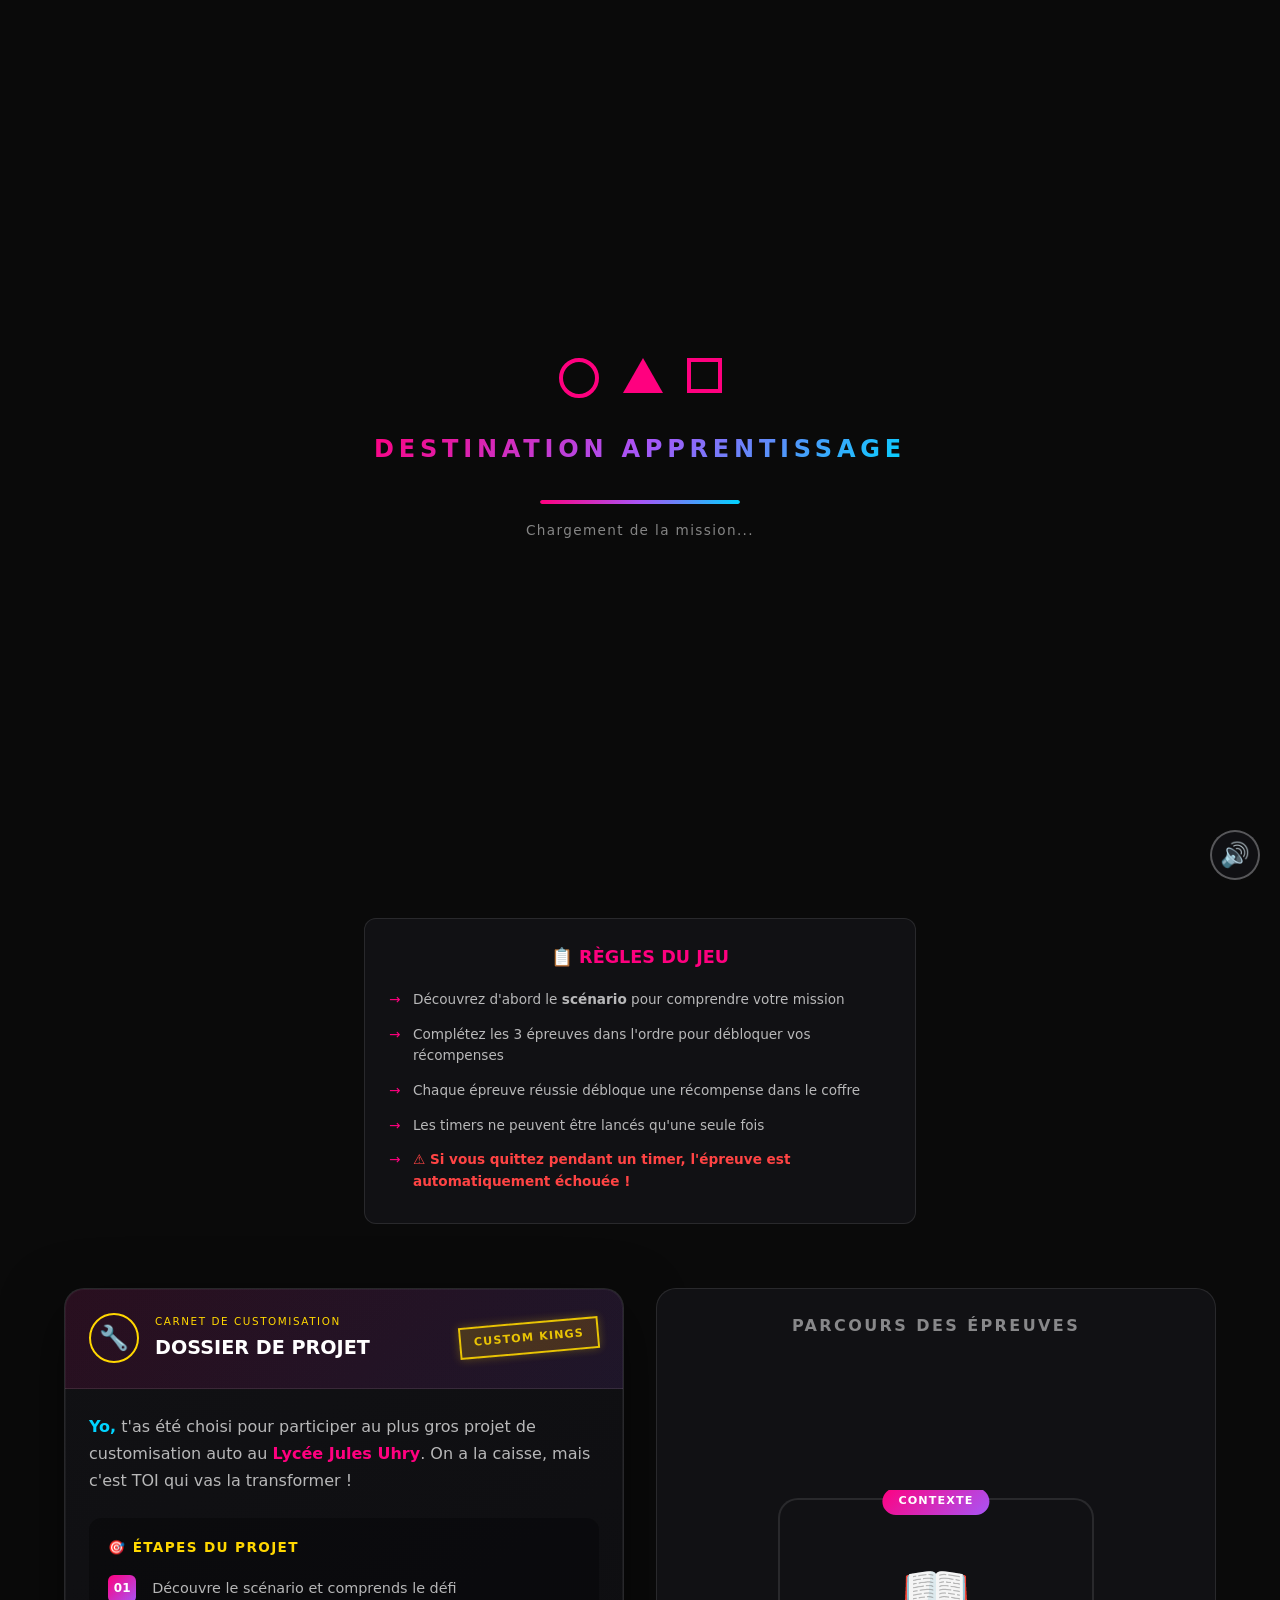
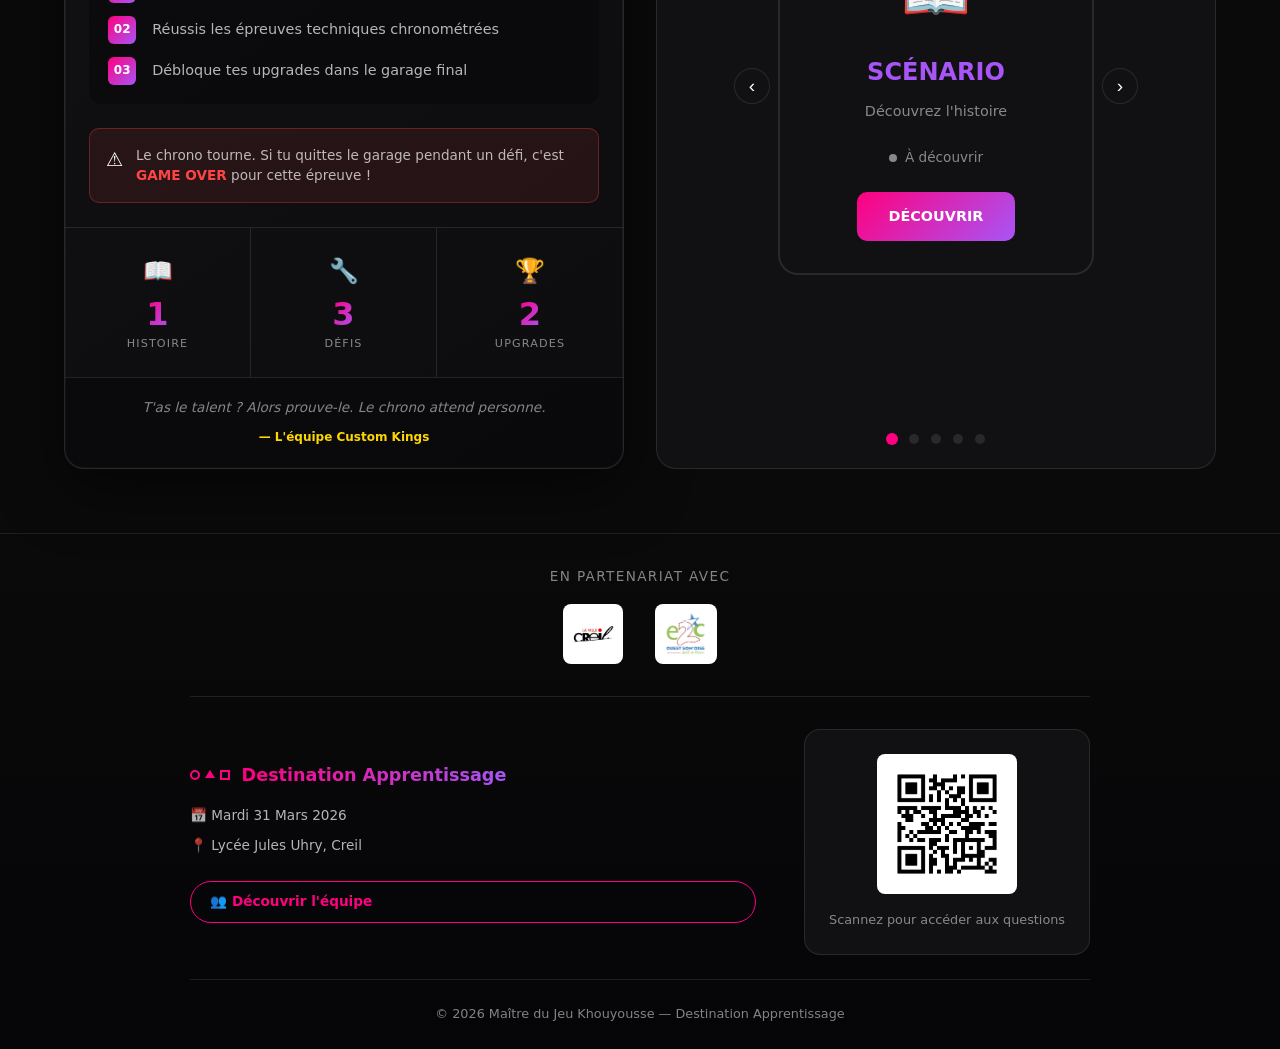
==== index.html @ dfd283aa "Add files via upload" ====
<!DOCTYPE html>
<html lang="fr">
<head>
  <meta charset="UTF-8">
  <meta name="viewport" content="width=device-width, initial-scale=1.0">
  <title>Destination Apprentissage - Accueil</title>
  <link rel="stylesheet" href="styles.css">
  <link rel="icon" type="image/jpeg" href="favicon.jpeg">
  
  <!-- Musique de fond -->
  <audio id="bg-music" loop>
    <source src="music.mp3" type="audio/mpeg">
  </audio>
</head>
<body>

  <!-- LOADER -->
  <div class="page-loader" id="page-loader">
    <div class="loader-content">
      <div class="loader-logo">
        <div class="loader-symbols">
          <span class="loader-symbol circle"></span>
          <span class="loader-symbol triangle"></span>
          <span class="loader-symbol square"></span>
        </div>
      </div>
      <div class="loader-text">DESTINATION APPRENTISSAGE</div>
      <div class="loader-bar">
        <div class="loader-progress"></div>
      </div>
      <div class="loader-status">Chargement de la mission...</div>
    </div>
  </div>

  <!-- Header -->
  <header class="header">
    <div class="header-left">
      <div class="squid-symbols">
        <span class="symbol circle"></span>
        <span class="symbol triangle"></span>
        <span class="symbol square"></span>
      </div>
      <span class="logo-text">Destination Apprentissage</span>
    </div>
    <div class="header-right">
      <a href="https://www.onisep.fr/metier/decouvrir-le-monde-professionnel/mecanique" target="_blank" class="btn-formation">
        <span class="btn-formation-text">Découvrir les formations</span>
      </a>
    </div>
  </header>

  <main class="main-container">
    <!-- Hero -->
    <section class="hero">
      <img src="affiche_boost.jpeg" alt="Destination Apprentissage" class="hero-affiche">
      <p class="hero-subtitle">Mardi 31 Mars 2026 — Lycée Jules Uhry Creil</p>
    </section>

    <section class="mission-section">
      <div class="mission-hero">
        <div class="mission-hero-bg">
          <img src="pimp.jpg" alt="Mission Impossible" class="mission-hero-img">
          <div class="mission-hero-overlay"></div>
        </div>
        <div class="mission-hero-content">
          <span class="mission-tag">SOUS-THÈME OFFICIEL</span>
          <h2 class="mission-main-title">CUSTOM<br><span>KINGS</span></h2>
          <p class="mission-tagline">"On a la caisse. La vraie question, c'est : est-ce que TOI, t'as le talent ?"</p>
          <div class="mission-divider">
            <span class="divider-line"></span>
            <span class="divider-icon">◆</span>
            <span class="divider-line"></span>
          </div>
        </div>
      </div>
    </section>

    <!-- Règles -->
    <section class="rules-section">
      <div class="card">
        <h2>📋 RÈGLES DU JEU</h2>
        <ul class="rules-list">
          <li>Découvrez d'abord le <strong>scénario</strong> pour comprendre votre mission</li>
          <li>Complétez les 3 épreuves dans l'ordre pour débloquer vos récompenses</li>
          <li>Chaque épreuve réussie débloque une récompense dans le coffre</li>
          <li>Les timers ne peuvent être lancés qu'une seule fois</li>
          <li><strong class="warning">⚠️ Si vous quittez pendant un timer, l'épreuve est automatiquement échouée !</strong></li>
        </ul>
      </div>
    </section>

    <!-- Section Briefing + Slider côte à côte -->
    <section class="main-game-section">
      <div class="main-game-layout">
        <!-- COLONNE GAUCHE : BRIEFING -->
        <div class="main-col-left">
          <div class="briefing-card-index">
            <div class="briefing-header">
              <div class="briefing-icon">
                <span class="icon-ring"></span>
                <span class="icon-center">🔧</span>
              </div>
              <div class="briefing-title">
                <span class="briefing-label">CARNET DE CUSTOMISATION</span>
                <h3>DOSSIER DE PROJET</h3>
              </div>
              <div class="briefing-stamp">CUSTOM KINGS</div>
            </div>
            
            <div class="briefing-body">
              <p class="briefing-intro">
                <strong>Yo,</strong> t'as été choisi pour participer au plus gros projet de customisation auto au <span class="highlight">Lycée Jules Uhry</span>. On a la caisse, mais c'est TOI qui vas la transformer !
              </p>
              
              <div class="briefing-objectives">
                <h4>🎯 ÉTAPES DU PROJET</h4>
                <ul>
                  <li><span class="obj-number">01</span> Découvre le scénario et comprends le défi</li>
                  <li><span class="obj-number">02</span> Réussis les épreuves techniques chronométrées</li>
                  <li><span class="obj-number">03</span> Débloque tes upgrades dans le garage final</li>
                </ul>
              </div>

              <div class="briefing-warning">
                <span class="warning-icon">⚠️</span>
                <p>Le chrono tourne. Si tu quittes le garage pendant un défi, c'est <strong>GAME OVER</strong> pour cette épreuve !</p>
              </div>
            </div>

            <div class="briefing-stats">
              <div class="stat-card">
                <span class="stat-icon">📖</span>
                <span class="stat-number">1</span>
                <span class="stat-text">HISTOIRE</span>
              </div>
              <div class="stat-card">
                <span class="stat-icon">🔧</span>
                <span class="stat-number">3</span>
                <span class="stat-text">DÉFIS</span>
              </div>
              <div class="stat-card">
                <span class="stat-icon">🏆</span>
                <span class="stat-number">2</span>
                <span class="stat-text">UPGRADES</span>
              </div>
            </div>

            <div class="briefing-footer">
              <p>T'as le talent ? Alors prouve-le. Le chrono attend personne.</p>
              <span class="footer-signature">— L'équipe Custom Kings</span>
            </div>
          </div>
        </div>

        <div class="main-col-right">
          <div class="slider-section-inline">
            <h2 class="section-title">PARCOURS DES ÉPREUVES</h2>
            
            <div class="slider-container">
              <button class="slider-btn prev" id="btn-prev">‹</button>
              
              <div class="slider-viewport">
                <div class="slider-track" id="slider-track">
                  <!-- Scénario (page explicative) -->
                  <div class="slide" data-index="0">
                    <div class="slide-card scenario-card" id="card-scenario">
                      <div class="slide-badge">CONTEXTE</div>
                      <div class="slide-icon">📖</div>
                      <h3 class="purple">SCÉNARIO</h3>
                      <p>Découvrez l'histoire</p>
                      <div class="slide-status" id="status-scenario">
                        <span class="status-dot"></span>
                        <span>À découvrir</span>
                      </div>
                      <a href="scenario.html" class="slide-btn" id="btn-scenario">DÉCOUVRIR</a>
                    </div>
                  </div>

                  <!-- Épreuve 1 : ÉNIGME 1 -->
                  <div class="slide" data-index="1">
                    <div class="slide-card" id="card-enigme1">
                      <div class="slide-badge">ÉPREUVE 1</div>
                      <div class="slide-icon">🔧</div>
                      <h3 class="purple">DIAGNOSTIC AUTO</h3>
                      <p>Identifiez les pièces</p>
                      <div class="slide-status" id="status-enigme1">
                        <span class="status-dot"></span>
                        <span>À faire</span>
                      </div>
                      <a href="enigme1.html" class="slide-btn" id="btn-enigme1">COMMENCER</a>
                    </div>
                  </div>

                  <!-- Épreuve 2 : QUIZ -->
                  <div class="slide" data-index="2">
                    <div class="slide-card locked" id="card-quiz">
                      <div class="slide-badge">ÉPREUVE 2</div>
                      <div class="slide-icon">🏎️</div>
                      <h3 class="cyan">QUIZ MÉCANIQUE</h3>
                      <p>Test de connaissances auto</p>
                      <div class="slide-status" id="status-quiz">
                        <span class="status-dot"></span>
                        <span>🔒 Verrouillé</span>
                      </div>
                      <a href="quiz.html" class="slide-btn disabled" id="btn-quiz">VERROUILLÉ</a>
                    </div>
                  </div>

                  <!-- Épreuve 3 : ÉNIGME FINALE -->
                  <div class="slide" data-index="3">
                    <div class="slide-card locked" id="card-enigma">
                      <div class="slide-badge">ÉPREUVE 3</div>
                      <div class="slide-icon">🎨</div>
                      <h3 class="pink">CUSTOM FINAL</h3>
                      <p>Énigme customisation</p>
                      <div class="slide-status" id="status-enigma">
                        <span class="status-dot"></span>
                        <span>🔒 Verrouillé</span>
                      </div>
                      <a href="enigme.html" class="slide-btn disabled" id="btn-enigma">VERROUILLÉ</a>
                    </div>
                  </div>

                  <!-- Coffre -->
                  <div class="slide" data-index="4">
                    <div class="slide-card coffre" id="card-coffre">
                      <div class="slide-badge gold">FINAL</div>
                      <div class="slide-icon">🏆</div>
                      <h3 class="gold">COFFRE</h3>
                      <p>Récupérez vos récompenses</p>
                      <div class="slide-status" id="status-coffre">
                        <span class="status-dot"></span>
                        <span>0/3 débloqué</span>
                      </div>
                      <a href="coffre.html" class="slide-btn gold">OUVRIR</a>
                    </div>
                  </div>
                </div>
              </div>
              
              <button class="slider-btn next" id="btn-next">›</button>
            </div>

            <!-- Dots navigation -->
            <div class="slider-dots" id="slider-dots">
              <span class="dot active" data-index="0"></span>
              <span class="dot" data-index="1"></span>
              <span class="dot" data-index="2"></span>
              <span class="dot" data-index="3"></span>
              <span class="dot" data-index="4"></span>
            </div>
          </div>
        </div>
      </div>
    </section>
  </main>

  <footer class="footer-enhanced">
    <div class="footer-content">
      <div class="footer-partners">
        <span class="partners-label">En partenariat avec</span>
        <div class="partners-logos">
          <img src="logo-creil.png" alt="Ville de Creil" class="partner-logo">
          <img src="logo-e2c.jpg" alt="E2C Ouest Som'Oise" class="partner-logo">
        </div>
      </div>

      <div class="footer-main">
        <div class="footer-info">
          <div class="footer-logo">
            <div class="squid-symbols">
              <span class="symbol circle"></span>
              <span class="symbol triangle"></span>
              <span class="symbol square"></span>
            </div>
            <span class="footer-title">Destination Apprentissage</span>
          </div>
          <p class="footer-date">📅 Mardi 31 Mars 2026</p>
          <p class="footer-location">📍 Lycée Jules Uhry, Creil</p>
          <a href="equipe.html" class="btn-equipe">👥 Découvrir l'équipe</a>
        </div>
        
        <div class="footer-qr">
          <div class="qr-box">
            <div class="qr-placeholder" id="qr-code">
              <img src="qrcode.png" alt="QR Code - Accéder au jeu" class="qr-img">
            </div>
            <p class="qr-label">Scannez pour accéder aux questions</p>
          </div>
        </div>
      </div>
      
      <div class="footer-bottom">
        <p>© 2026 Maître du Jeu Khouyousse — Destination Apprentissage</p>
      </div>
    </div>
  </footer>

  <script src="loader.js"></script>
  <script src="gameState.js"></script>
  <script src="index.js"></script>
  <script src="music.js"></script>
</body>
</html>
---- styles.css ----
/* ==========================================
   RESET & VARIABLES
   ========================================== */
* {
  margin: 0;
  padding: 0;
  box-sizing: border-box;
}

:root {
  --bg: #0a0a0a;
  --bg-card: #111114;
  --bg-card-hover: #1a1a1f;
  --pink: #ff007f;
  --purple: #a855f7;
  --cyan: #00d4ff;
  --green: #00ff88;
  --red: #ff4444;
  --gold: #ffd700;
  --white: #ffffff;
  --gray: rgba(255,255,255,0.5);
  --gray-light: rgba(255,255,255,0.7);
  --border: rgba(255,255,255,0.1);
}

body {
  font-family: 'Segoe UI', system-ui, -apple-system, sans-serif;
  background: var(--bg);
  color: var(--white);
  line-height: 1.6;
  min-height: 100vh;
}

/* HEADER */
.header {
  position: fixed;
  top: 0;
  left: 0;
  right: 0;
  z-index: 100;
  display: flex;
  justify-content: space-between;
  align-items: center;
  padding: 1rem 1.5rem;
  background: rgba(10,10,10,0.95);
  backdrop-filter: blur(10px);
  border-bottom: 1px solid var(--border);
}

.header-left { display: flex; align-items: center; gap: 0.75rem; flex-shrink: 0; }
.header-center { flex: 1; display: flex; justify-content: center; }
.header-right { flex-shrink: 0; }

.squid-symbols { display: flex; gap: 0.35rem; }
.symbol.circle { width: 12px; height: 12px; border: 2px solid var(--pink); border-radius: 50%; }
.symbol.triangle { width: 0; height: 0; border-left: 6px solid transparent; border-right: 6px solid transparent; border-bottom: 10px solid var(--pink); }
.symbol.square { width: 12px; height: 12px; border: 2px solid var(--pink); }

.logo-text {
  font-size: 0.95rem;
  font-weight: 700;
  background: linear-gradient(90deg, var(--pink), var(--purple));
  -webkit-background-clip: text;
  -webkit-text-fill-color: transparent;
}

.back-btn { color: var(--gray); text-decoration: none; font-size: 0.9rem; transition: color 0.2s; white-space: nowrap; flex-shrink: 0; }
.back-btn:hover { color: var(--white); }

.page-badge {
  padding: 0.3rem 1rem;
  background: rgba(255,0,127,0.15);
  border: 1px solid var(--pink);
  border-radius: 20px;
  font-size: 0.7rem;
  font-weight: 600;
  letter-spacing: 0.1em;
  color: var(--pink);
}
.page-badge.gold { background: rgba(255,215,0,0.15); border-color: var(--gold); color: var(--gold); }

/* MAIN */
.main-container { padding-top: 70px; }

/* HERO */
.hero { padding: 2rem 1.5rem; text-align: center; }
.hero-affiche { max-width: 700px; width: 100%; height: auto; border-radius: 12px; }
.hero-subtitle { margin-top: 1rem; color: var(--gray); font-size: 0.85rem; letter-spacing: 0.1em; text-transform: uppercase; }

/* RULES */
.rules-section { padding: 0 1.5rem 2rem; max-width: 600px; margin: 0 auto; }
.card { background: var(--bg-card); border: 1px solid var(--border); border-radius: 12px; padding: 1.5rem; text-align: center; }
.card h2 { color: var(--pink); font-size: 1.1rem; margin-bottom: 0.75rem; }
.rules-list { list-style: none; text-align: left; }
.rules-list li { color: var(--gray-light); font-size: 0.85rem; padding: 0.4rem 0; padding-left: 1.5rem; position: relative; }
.rules-list li::before { content: "→"; position: absolute; left: 0; color: var(--pink); }
.warning { color: var(--red) !important; }

/* SLIDER */
.slider-section { padding: 2rem 0; }
.section-title { text-align: center; font-size: 1rem; color: var(--gray); letter-spacing: 0.15em; margin-bottom: 1.5rem; }
.slider-container { display: flex; align-items: center; justify-content: center; max-width: 420px; margin: 0 auto; padding: 0 0.5rem; }
.slider-viewport { flex: 1; overflow: hidden; border-radius: 20px; }
.slider-track { display: flex; transition: transform 0.4s ease; }
.slide { min-width: 100%; padding: 0.5rem; }

.slide-card { background: var(--bg-card); border: 2px solid var(--border); border-radius: 20px; padding: 2rem 1.5rem; text-align: center; position: relative; transition: all 0.3s; }
.slide-card:hover { border-color: var(--pink); }
.slide-card.locked { opacity: 0.5; }
.slide-card.locked:hover { border-color: var(--border); }
.slide-card.coffre { border-color: rgba(255,215,0,0.3); }
.slide-card.coffre:hover { border-color: var(--gold); }

.slide-badge { position: absolute; top: -12px; left: 50%; transform: translateX(-50%); padding: 0.3rem 1rem; background: linear-gradient(135deg, var(--pink), var(--purple)); border-radius: 20px; font-size: 0.7rem; font-weight: 700; letter-spacing: 0.1em; }
.slide-badge.gold { background: linear-gradient(135deg, var(--gold), #ff9500); }
.slide-icon { font-size: 3.5rem; margin: 1rem 0; }
.slide-card h3 { font-size: 1.5rem; margin-bottom: 0.5rem; }
.slide-card h3.pink { color: var(--pink); }
.slide-card h3.cyan { color: var(--cyan); }
.slide-card h3.purple { color: var(--purple); }
.slide-card h3.gold { color: var(--gold); }
.slide-card p { color: var(--gray); font-size: 0.9rem; margin-bottom: 1.5rem; }
.slide-status { display: flex; align-items: center; justify-content: center; gap: 0.5rem; margin-bottom: 1.5rem; font-size: 0.85rem; color: var(--gray); }

.status-dot { width: 8px; height: 8px; border-radius: 50%; background: var(--gray); }
.status-dot.success { background: var(--green); }
.status-dot.fail { background: var(--red); }

.slide-btn { display: inline-block; padding: 0.8rem 2rem; background: linear-gradient(135deg, var(--pink), var(--purple)); border-radius: 10px; color: white; text-decoration: none; font-size: 0.9rem; font-weight: 600; transition: all 0.3s; }
.slide-btn:hover { transform: scale(1.05); box-shadow: 0 0 25px rgba(255,0,127,0.4); }
.slide-btn.disabled { background: var(--border); pointer-events: none; }
.slide-btn.success { background: var(--green); pointer-events: none; }
.slide-btn.fail { background: var(--red); pointer-events: none; }
.slide-btn.gold { background: linear-gradient(135deg, var(--gold), #ff9500); }

.slider-btn { width: 36px; height: 36px; background: var(--bg-card); border: 1px solid var(--border); border-radius: 50%; color: var(--white); font-size: 1.2rem; cursor: pointer; transition: all 0.3s; flex-shrink: 0; }
.slider-btn:hover { border-color: var(--pink); color: var(--pink); }
.slider-dots { display: flex; justify-content: center; gap: 0.75rem; margin-top: 1.5rem; }
.dot { width: 10px; height: 10px; border-radius: 50%; background: var(--border); cursor: pointer; transition: all 0.3s; }
.dot:hover { background: var(--gray); }
.dot.active { background: var(--pink); transform: scale(1.2); }

/* ==========================================
   MISSION SECTION - STYLE CINÉMATIQUE
   ========================================== */
.mission-section { 
  padding: 0; 
  max-width: 100%; 
  margin: 2rem 0; 
}

/* HERO BANNER */
.mission-hero {
  position: relative;
  width: 100%;
  height: 400px;
  overflow: hidden;
  display: flex;
  align-items: center;
  justify-content: center;
}

.mission-hero-bg {
  position: absolute;
  inset: 0;
  z-index: 0;
}

.mission-hero-img {
  width: 100%;
  height: 100%;
  object-fit: cover;
  object-position: center 20%;
  filter: brightness(0.4) saturate(1.2);
}

.mission-hero-overlay {
  position: absolute;
  inset: 0;
  background: linear-gradient(
    180deg,
    rgba(10, 10, 10, 0.3) 0%,
    rgba(10, 10, 10, 0.6) 50%,
    rgba(10, 10, 10, 1) 100%
  );
}

.mission-hero-content {
  position: relative;
  z-index: 1;
  text-align: center;
  padding: 2rem;
}

.mission-tag {
  display: inline-block;
  padding: 0.4rem 1.2rem;
  background: rgba(255, 0, 127, 0.2);
  border: 1px solid var(--pink);
  border-radius: 30px;
  font-size: 0.7rem;
  font-weight: 700;
  letter-spacing: 0.2em;
  color: var(--pink);
  margin-bottom: 1rem;
  text-transform: uppercase;
}

.mission-main-title {
  font-size: 3.5rem;
  font-weight: 900;
  line-height: 1;
  color: var(--white);
  text-transform: uppercase;
  letter-spacing: 0.1em;
  text-shadow: 0 0 40px rgba(255, 0, 127, 0.5);
  margin-bottom: 1rem;
}

.mission-main-title span {
  display: block;
  font-size: 4rem;
  background: linear-gradient(135deg, var(--pink), var(--purple), var(--cyan));
  -webkit-background-clip: text;
  -webkit-text-fill-color: transparent;
  filter: drop-shadow(0 0 30px rgba(255, 0, 127, 0.4));
}

.mission-tagline {
  font-size: 1.1rem;
  color: var(--gray-light);
  font-style: italic;
  letter-spacing: 0.05em;
}

.mission-divider {
  display: flex;
  align-items: center;
  justify-content: center;
  gap: 1rem;
  margin-top: 1.5rem;
}

.divider-line {
  width: 60px;
  height: 1px;
  background: linear-gradient(90deg, transparent, var(--pink), transparent);
}

.divider-icon {
  color: var(--pink);
  font-size: 0.8rem;
}

/* BRIEFING CARD */
.briefing-container {
  max-width: 700px;
  margin: -40px auto 0;
  padding: 0 1.5rem;
  position: relative;
  z-index: 2;
}

.briefing-card {
  background: linear-gradient(145deg, var(--bg-card), #0d0d10);
  border: 1px solid var(--border);
  border-radius: 20px;
  overflow: hidden;
  box-shadow: 
    0 20px 60px rgba(0, 0, 0, 0.5),
    0 0 0 1px rgba(255, 255, 255, 0.05) inset;
}

.briefing-header {
  display: flex;
  align-items: center;
  gap: 1rem;
  padding: 1.5rem;
  background: linear-gradient(135deg, rgba(255, 0, 127, 0.1), rgba(168, 85, 247, 0.1));
  border-bottom: 1px solid var(--border);
  position: relative;
}

.briefing-icon {
  position: relative;
  width: 50px;
  height: 50px;
  display: flex;
  align-items: center;
  justify-content: center;
}

.icon-ring {
  position: absolute;
  inset: 0;
  border: 2px solid var(--gold);
  border-radius: 50%;
  animation: pulse-ring 2s ease-out infinite;
}

@keyframes pulse-ring {
  0% { transform: scale(1); opacity: 1; }
  100% { transform: scale(1.3); opacity: 0; }
}

.icon-center {
  font-size: 1.5rem;
  position: relative;
  z-index: 1;
}

.briefing-title {
  flex: 1;
}

.briefing-label {
  display: block;
  font-size: 0.65rem;
  color: var(--gold);
  letter-spacing: 0.15em;
  margin-bottom: 0.2rem;
}

.briefing-title h3 {
  font-size: 1.2rem;
  font-weight: 700;
  color: var(--white);
  margin: 0;
}

.briefing-stamp {
  padding: 0.3rem 0.8rem;
  background: linear-gradient(135deg, rgba(255,215,0,0.2), rgba(255,165,0,0.2));
  border: 2px solid var(--gold);
  color: var(--gold);
  font-size: 0.7rem;
  font-weight: 800;
  letter-spacing: 0.1em;
  transform: rotate(-5deg);
  opacity: 0.9;
  box-shadow: 0 0 10px rgba(255,215,0,0.3);
}

.briefing-body {
  padding: 1.5rem;
}

.briefing-intro {
  font-size: 1rem;
  color: var(--gray-light);
  line-height: 1.7;
  margin-bottom: 1.5rem;
}

.briefing-intro strong {
  color: var(--cyan);
}

.highlight {
  color: var(--pink);
  font-weight: 600;
}

.briefing-objectives {
  background: rgba(0, 0, 0, 0.3);
  border-radius: 12px;
  padding: 1.2rem;
  margin-bottom: 1.5rem;
}

.briefing-objectives h4 {
  font-size: 0.85rem;
  color: var(--gold);
  margin-bottom: 1rem;
  letter-spacing: 0.1em;
}

.briefing-objectives ul {
  list-style: none;
  display: flex;
  flex-direction: column;
  gap: 0.8rem;
}

.briefing-objectives li {
  display: flex;
  align-items: center;
  gap: 1rem;
  color: var(--gray-light);
  font-size: 0.9rem;
}

.obj-number {
  display: flex;
  align-items: center;
  justify-content: center;
  width: 28px;
  height: 28px;
  background: linear-gradient(135deg, var(--pink), var(--purple));
  border-radius: 6px;
  font-size: 0.75rem;
  font-weight: 700;
  color: var(--white);
  flex-shrink: 0;
}

.briefing-warning {
  display: flex;
  align-items: flex-start;
  gap: 0.8rem;
  padding: 1rem;
  background: rgba(255, 68, 68, 0.1);
  border: 1px solid rgba(255, 68, 68, 0.3);
  border-radius: 10px;
}

.briefing-warning .warning-icon {
  font-size: 1.2rem;
  flex-shrink: 0;
}

.briefing-warning p {
  margin: 0;
  font-size: 0.85rem;
  color: var(--gray-light);
  line-height: 1.5;
}

.briefing-warning strong {
  color: var(--red);
}

/* STATS */
.briefing-stats {
  display: grid;
  grid-template-columns: repeat(3, 1fr);
  border-top: 1px solid var(--border);
}

.stat-card {
  display: flex;
  flex-direction: column;
  align-items: center;
  padding: 1.5rem 1rem;
  border-right: 1px solid var(--border);
  transition: background 0.3s;
}

.stat-card:last-child {
  border-right: none;
}

.stat-card:hover {
  background: rgba(255, 0, 127, 0.05);
}

.stat-icon {
  font-size: 1.5rem;
  margin-bottom: 0.5rem;
}

.stat-number {
  font-size: 2rem;
  font-weight: 800;
  background: linear-gradient(135deg, var(--pink), var(--purple));
  -webkit-background-clip: text;
  -webkit-text-fill-color: transparent;
  line-height: 1;
}

.stat-text {
  font-size: 0.7rem;
  color: var(--gray);
  letter-spacing: 0.1em;
  margin-top: 0.3rem;
}

/* FOOTER */
.briefing-footer {
  padding: 1.2rem 1.5rem;
  background: rgba(0, 0, 0, 0.3);
  text-align: center;
  border-top: 1px solid var(--border);
}

.briefing-footer p {
  font-size: 0.85rem;
  color: var(--gray);
  font-style: italic;
  margin: 0 0 0.3rem 0;
}

.footer-signature {
  font-size: 0.75rem;
  color: var(--gold);
  font-weight: 600;
}

/* RESPONSIVE */
@media (max-width: 768px) {
  .mission-hero {
    height: 320px;
  }
  
  .mission-main-title {
    font-size: 2.2rem;
  }
  
  .mission-main-title span {
    font-size: 2.8rem;
  }
  
  .briefing-container {
    padding: 0 1rem;
    margin-top: -30px;
  }
  
  .briefing-header {
    flex-wrap: wrap;
    gap: 0.8rem;
  }
  
  .briefing-stamp {
    position: absolute;
    top: 1rem;
    right: 1rem;
  }
  
  .briefing-stats {
    grid-template-columns: repeat(3, 1fr);
  }
  
  .stat-card {
    padding: 1rem 0.5rem;
  }
  
  .stat-number {
    font-size: 1.5rem;
  }
}

@media (max-width: 480px) {
  .mission-hero {
    height: 280px;
  }
  
  .mission-main-title {
    font-size: 1.8rem;
  }
  
  .mission-main-title span {
    font-size: 2.2rem;
  }
  
  .mission-tagline {
    font-size: 0.9rem;
  }
  
  .briefing-icon {
    display: none;
  }
  
  .stat-icon {
    font-size: 1.2rem;
  }
  
  .stat-number {
    font-size: 1.3rem;
  }
  
  .stat-text {
    font-size: 0.6rem;
  }
}


/* GAME PAGE */
.game-page { padding: 80px 1.5rem 2rem; min-height: 100vh; display: flex; align-items: center; justify-content: center; }
.game-container { width: 100%; max-width: 450px; }
.game-header { text-align: center; margin-bottom: 2rem; }
.game-icon-large { font-size: 3.5rem; margin-bottom: 0.5rem; }
.game-header h1 { font-size: 2rem; margin-bottom: 0.5rem; }
.game-header h1.pink { color: var(--pink); }
.game-header h1.cyan { color: var(--cyan); }
.game-header h1.purple { color: var(--purple); }
.game-header h1.gold { color: var(--gold); }
.game-header p { color: var(--gray); font-size: 0.95rem; }
.game-content { background: var(--bg-card); border: 1px solid var(--border); border-radius: 20px; padding: 2rem; }

/* TIMER */
.timer-container { text-align: center; margin-bottom: 1.5rem; }
.timer-display { display: flex; align-items: center; justify-content: center; gap: 0.25rem; }
.timer-num { font-size: 4rem; font-weight: 800; font-family: 'Courier New', monospace; background: linear-gradient(135deg, var(--pink), var(--purple)); -webkit-background-clip: text; -webkit-text-fill-color: transparent; }
.timer-sep { font-size: 3.5rem; color: var(--pink); animation: blink 1s infinite; }
@keyframes blink { 0%, 100% { opacity: 1; } 50% { opacity: 0.3; } }
.timer-label { display: block; font-size: 0.7rem; color: var(--gray); letter-spacing: 0.2em; margin-top: 0.5rem; }

/* BUTTONS */
.btn-primary { display: block; width: 100%; padding: 1rem; background: linear-gradient(135deg, var(--pink), var(--purple)); border: none; border-radius: 10px; color: white; font-size: 1rem; font-weight: 600; text-decoration: none; text-align: center; cursor: pointer; transition: all 0.3s; }
.btn-primary:hover { transform: scale(1.02); box-shadow: 0 0 30px rgba(255,0,127,0.4); }
.btn-primary:disabled { opacity: 0.6; cursor: not-allowed; transform: none; box-shadow: none; }
.btn-gold { background: linear-gradient(135deg, var(--gold), #ff9500); }
.btn-success { padding: 0.8rem 1.5rem; background: rgba(0,255,136,0.15); border: 1px solid var(--green); border-radius: 8px; color: var(--green); font-size: 0.9rem; font-weight: 600; cursor: pointer; transition: all 0.3s; }
.btn-success:hover { background: var(--green); color: var(--bg); }
.btn-fail { padding: 0.8rem 1.5rem; background: rgba(255,68,68,0.15); border: 1px solid var(--red); border-radius: 8px; color: var(--red); font-size: 0.9rem; font-weight: 600; cursor: pointer; transition: all 0.3s; }
.btn-fail:hover { background: var(--red); color: var(--bg); }
.btn-reset { margin-top: 2rem; padding: 0.6rem 1rem; background: transparent; border: 1px solid var(--border); border-radius: 6px; color: var(--gray); font-size: 0.8rem; cursor: pointer; transition: all 0.3s; width: 100%; }
.btn-reset:hover { border-color: var(--red); color: var(--red); }

/* WARNING */
.warning-box { background: rgba(255,150,0,0.1); border: 1px solid rgba(255,150,0,0.4); border-radius: 10px; padding: 1rem; margin-bottom: 1.5rem; display: flex; align-items: flex-start; gap: 0.75rem; }
.warning-box.active { background: rgba(255,68,68,0.15); border-color: var(--red); animation: pulse-warning 1s infinite; }
@keyframes pulse-warning { 0%, 100% { opacity: 1; } 50% { opacity: 0.7; } }
.warning-icon { font-size: 1.3rem; flex-shrink: 0; }
.warning-box p { color: rgba(255,200,100,0.9); font-size: 0.85rem; margin: 0; text-align: left; }
.warning-box.active p { color: var(--red); }

/* LOCKED */
.locked-container { text-align: center; }
.locked-box { padding: 2rem; }
.lock-icon { font-size: 3rem; display: block; margin-bottom: 1rem; }
.locked-box h3 { color: var(--gray-light); margin-bottom: 0.5rem; }
.locked-box p { color: var(--gray); margin-bottom: 1.5rem; }

/* VALIDATION */
.validation-container { margin-top: 1.5rem; padding-top: 1.5rem; border-top: 1px solid var(--border); animation: fadeIn 0.3s ease; }
@keyframes fadeIn { from { opacity: 0; transform: translateY(10px); } to { opacity: 1; transform: translateY(0); } }
.validation-box { text-align: center; }
.validation-box h3 { color: var(--pink); margin-bottom: 0.5rem; }
.validation-box p { color: var(--gray); margin-bottom: 1rem; }
.validation-btns { display: flex; gap: 1rem; justify-content: center; }

/* RESULT */
.result-container { animation: fadeIn 0.3s ease; }
.result-box { text-align: center; padding: 1rem 0; }
.result-icon { width: 70px; height: 70px; margin: 0 auto 1rem; border-radius: 50%; display: flex; align-items: center; justify-content: center; font-size: 2rem; font-weight: 700; }
.result-box.success .result-icon { background: rgba(0,255,136,0.15); color: var(--green); }
.result-box.fail .result-icon { background: rgba(255,68,68,0.15); color: var(--red); }
.result-box h3 { font-size: 1.3rem; margin-bottom: 0.5rem; }
.result-box.success h3 { color: var(--green); }
.result-box.fail h3 { color: var(--red); }
.result-box p { color: var(--gray); margin-bottom: 1.5rem; }
.result-score { font-size: 1.1rem; color: var(--gray-light); margin-bottom: 1rem !important; }

/* QUIZ */
.quiz-container { animation: fadeIn 0.3s ease; }
.quiz-progress { margin-bottom: 1.5rem; }
#progress-text { font-size: 0.8rem; color: var(--gray); }
.progress-bar { height: 4px; background: var(--border); border-radius: 2px; margin-top: 0.5rem; overflow: hidden; }
.progress-fill { height: 100%; background: linear-gradient(90deg, var(--pink), var(--cyan)); transition: width 0.3s; }
.quiz-question { font-size: 1.1rem; text-align: center; margin-bottom: 1.5rem; color: var(--white); }
.quiz-options { display: flex; flex-direction: column; gap: 0.6rem; }
.quiz-option { padding: 1rem; background: rgba(255,255,255,0.03); border: 1px solid var(--border); border-radius: 10px; color: var(--white); font-size: 0.95rem; text-align: left; cursor: pointer; transition: all 0.2s; }
.quiz-option:hover { border-color: var(--cyan); background: rgba(0,212,255,0.08); }
.quiz-option.correct { border-color: var(--green); background: rgba(0,255,136,0.15); }
.quiz-option.wrong { border-color: var(--red); background: rgba(255,68,68,0.15); }

/* COFFRE */
.coffre-progress { display: flex; align-items: center; justify-content: center; margin-bottom: 2rem; }
.progress-item { display: flex; flex-direction: column; align-items: center; gap: 0.4rem; }
.progress-item span { font-size: 0.75rem; color: var(--gray); }
.progress-circle { width: 40px; height: 40px; border-radius: 50%; display: flex; align-items: center; justify-content: center; font-weight: 700; background: rgba(255,255,255,0.05); border: 2px solid var(--gray); color: var(--gray); transition: all 0.3s; }
.progress-circle.success { background: rgba(0,255,136,0.15); border-color: var(--green); color: var(--green); }
.progress-circle.fail { background: rgba(255,68,68,0.15); border-color: var(--red); color: var(--red); }
.progress-line { width: 30px; height: 2px; background: var(--border); margin: 0 0.5rem; margin-bottom: 1.5rem; }
.rewards-list { display: flex; flex-direction: column; gap: 0.75rem; }
.reward-card { display: flex; align-items: center; gap: 1rem; padding: 1rem; background: rgba(255,255,255,0.02); border: 1px solid var(--border); border-radius: 12px; cursor: pointer; transition: all 0.3s; }
.reward-card:hover { background: rgba(255,255,255,0.05); border-color: var(--pink); }
.reward-card.unlocked { border-color: var(--green); }
.reward-card.unlocked:hover { border-color: var(--green); background: rgba(0,255,136,0.05); }
.reward-icon { font-size: 1.8rem; }
.reward-info { flex: 1; }
.reward-info h3 { font-size: 1rem; margin-bottom: 0.15rem; }
.reward-link { font-size: 0.75rem; color: var(--gray); }
.reward-status { font-size: 0.8rem; color: var(--gray); }
.reward-status.unlocked { color: var(--green); }
.reward-status.failed { color: var(--red); }

/* MODAL */
.modal { position: fixed; inset: 0; background: rgba(0,0,0,0.9); display: none; align-items: center; justify-content: center; z-index: 1000; padding: 1rem; }
.modal.visible { display: flex; }
.modal-content { background: var(--bg-card); border-radius: 20px; padding: 2.5rem 2rem; text-align: center; max-width: 380px; width: 100%; animation: scaleIn 0.3s ease; }
@keyframes scaleIn { from { transform: scale(0.9); opacity: 0; } to { transform: scale(1); opacity: 1; } }
.modal-content.success { border: 1px solid var(--green); }
.modal-content.fail { border: 1px solid var(--red); }
.modal-icon { width: 70px; height: 70px; margin: 0 auto 1rem; border-radius: 50%; display: flex; align-items: center; justify-content: center; font-size: 2rem; font-weight: 700; }
.modal-content.success .modal-icon { background: rgba(0,255,136,0.15); color: var(--green); }
.modal-content.fail .modal-icon { background: rgba(255,68,68,0.15); color: var(--red); }
.modal-content h3 { font-size: 1.3rem; margin-bottom: 0.75rem; }
.modal-content.success h3 { color: var(--green); }
.modal-content.fail h3 { color: var(--red); }
.modal-content p { color: var(--gray); line-height: 1.5; margin-bottom: 1.5rem; }

/* FOOTER */
.footer { text-align: center; padding: 1.5rem; border-top: 1px solid var(--border); color: var(--gray); font-size: 0.8rem; }

/* UTILITIES */
.hidden { display: none !important; }

/* RESPONSIVE TABLET */
@media (max-width: 768px) {
  .mission-content { grid-template-columns: 1fr; gap: 1.5rem; }
  .mission-posters { flex-direction: row; justify-content: center; }
  .poster-inner { max-height: 200px; }
  .mission-title { font-size: 1.5rem; }
  .mission-card { padding: 1.5rem; }
}

/* RESPONSIVE MOBILE */
@media (max-width: 480px) {
  .header { padding: 0.75rem 1rem; }
  .logo-text { display: none; }
  .timer-num { font-size: 3rem; }
  .timer-sep { font-size: 2.5rem; }
  .game-header h1 { font-size: 1.6rem; }
  .game-content { padding: 1.5rem; }
  .slider-btn { width: 32px; height: 32px; font-size: 1rem; }
  .slide-card { padding: 1.5rem 1rem; }
  .slide-icon { font-size: 2.5rem; }
  .slide-card h3 { font-size: 1.2rem; }
  .slide-btn { padding: 0.6rem 1.5rem; font-size: 0.8rem; }
  .mission-section { padding: 2rem 1rem; }
  .mission-title-box { padding: 1rem 1.5rem; }
  .mission-title { font-size: 1.3rem; }
  .mission-posters { flex-direction: column; align-items: center; }
  .poster-card { width: 100%; max-width: 200px; }
  .poster-inner { max-height: 180px; }
  .progress-line { width: 20px; }
  .progress-circle { width: 35px; height: 35px; font-size: 0.9rem; }
  .validation-btns { flex-direction: column; }
  .btn-success, .btn-fail { width: 100%; }
}

/* =================================================================
   CORRECTIF MOBILE (A COLLER À LA FIN DE STYLES.CSS)
   ================================================================= */

@media screen and (max-width: 768px) {

  /* --- STRUCTURE GLOBALE --- */
  body, html {
    overflow-x: hidden; /* Empêche le scroll horizontal indésirable */
    width: 100%;
  }

  .main-container, .game-container, .game-page {
    width: 100%;
    padding: 10px;
    box-sizing: border-box;
    margin: 0;
  }

  /* --- HEADER MOBILE --- */
  .header {
    padding: 0.75rem 1rem;
    gap: 0.5rem;
  }
  
  .header-left {
    flex-shrink: 0;
  }

  .header-center {
    flex: 1;
    display: flex;
    justify-content: center;
  }
  
  .header-right {
    flex-shrink: 0;
  }
  
  .back-btn {
    font-size: 0.85rem;
  }
  
  .page-badge {
    padding: 0.25rem 0.6rem;
    font-size: 0.6rem;
  }

  /* --- INDEX : HERO & MISSION --- */
  .hero-affiche {
    width: 100%;
    height: auto;
    object-fit: cover;
  }

  .mission-content {
    display: flex;
    flex-direction: column !important; /* Les éléments passent l'un sous l'autre */
  }

  .mission-posters {
    flex-direction: column !important;
    width: 100%;
    align-items: center;
  }

  .poster-card {
    width: 100%;
    max-width: 320px; /* Taille max sur mobile */
    margin-bottom: 20px;
  }
  
  .poster-img {
    width: 100%;
    height: auto;
  }

  .mission-description {
    padding: 0 !important;
    width: 100%;
  }

  /* --- SLIDER (CARROUSEL) --- */
  .slider-section {
    width: 100%;
    overflow: hidden;
  }

  .slider-container {
    padding: 0;
    width: 100%;
  }

  .slider-viewport {
    width: 90%; /* Le slider prend 90% de la largeur */
    margin: 0 auto;
  }

  .slide-card {
    width: 100% !important; /* La carte remplit le viewport */
    min-height: auto; /* Hauteur adaptative */
    padding: 20px 10px;
    margin: 0;
    box-sizing: border-box;
  }
  
  .slider-btn {
    z-index: 10; /* S'assure que les flèches sont au-dessus */
  }

  /* --- PAGES JEUX (QUIZ, ENIGME...) --- */
  .game-header h1 {
    font-size: 2rem; /* Titre plus petit */
    word-wrap: break-word; /* Coupe les mots si trop longs */
  }

  .game-icon-large {
    font-size: 3rem;
  }
  
  /* Quiz : Boutons l'un sous l'autre */
  .quiz-options {
    display: flex;
    flex-direction: column;
    gap: 10px;
  }
  
  .quiz-option {
    width: 100%;
    box-sizing: border-box;
  }

  /* Enigme : Timer adaptable */
  .timer-display {
    font-size: 15vw; /* S'adapte à la largeur de l'écran */
  }
  
  .validation-btns {
    display: flex;
    flex-direction: column;
    width: 100%;
    gap: 10px;
  }
  
  .validation-btns button {
    width: 100%;
    margin: 0;
  }

  /* --- COFFRE --- */
  .rewards-list {
    display: flex;
    flex-direction: column !important;
  }

  .reward-card {
    width: 100% !important;
    box-sizing: border-box;
    margin-bottom: 10px;
  }

  /* Progression Coffre (Boules 1-2-3) */
  .coffre-progress {
    justify-content: center;
    flex-wrap: wrap;
    gap: 10px;
  }
  
  .progress-line {
    width: 20px; /* Ligne plus courte entre les boules */
  }

  /* --- MODALES POPUP --- */
  .modal-content {
    width: 90% !important;
    margin: 20% auto;
    padding: 20px;
  }
}

/* ==========================================
   LAYOUTS CÔTE À CÔTE
   ========================================== */

/* Layout pour les pages de jeu (énigme, quiz, scénario) */
.game-container-wide {
  max-width: 1100px;
}

.game-layout-split {
  display: grid;
  grid-template-columns: 1fr 1fr;
  gap: 2rem;
  align-items: stretch;
}

.game-col-left,
.game-col-right {
  min-width: 0;
  display: flex;
  flex-direction: column;
}

/* Hauteur égale pour les deux colonnes */
.height-match {
  flex: 1;
  display: flex;
  flex-direction: column;
}

.mission-briefing-box.height-match {
  height: 100%;
}

.mission-briefing-box.height-match .briefing-box-content {
  flex: 1;
  display: flex;
  flex-direction: column;
  justify-content: space-between;
}

.game-content-inner.height-match {
  height: 100%;
  background: var(--bg-card);
  border: 1px solid var(--border);
  border-radius: 16px;
  padding: 1.5rem;
  display: flex;
  flex-direction: column;
  justify-content: center;
}

/* Section timer centrée verticalement */
.timer-section-centered {
  flex: 1;
  display: flex;
  flex-direction: column;
  justify-content: center;
  align-items: center;
  text-align: center;
}

.timer-section-centered .warning-box {
  width: 100%;
  margin-bottom: 1.5rem;
}

.timer-section-centered .timer-container {
  margin-bottom: 1.5rem;
}

.timer-section-centered .btn-primary {
  width: 100%;
}

.timer-section-centered .validation-container {
  width: 100%;
  margin-top: 1.5rem;
}

/* Quiz start box centré */
.quiz-start-box {
  flex: 1;
  display: flex;
  flex-direction: column;
  justify-content: center;
  align-items: center;
  text-align: center;
  padding: 2rem 1rem;
}

.quiz-start-box .start-icon {
  font-size: 3rem;
  margin-bottom: 1rem;
}

.quiz-start-box h3 {
  font-size: 1.2rem;
  color: var(--cyan);
  margin-bottom: 0.5rem;
}

.quiz-start-box p {
  color: var(--gray);
  font-size: 0.9rem;
  margin-bottom: 1.5rem;
}

.quiz-start-box .btn-primary {
  width: 100%;
  max-width: 300px;
}

/* Quiz content centré */
.quiz-container {
  flex: 1;
  display: flex;
  flex-direction: column;
  justify-content: center;
}

/* RÉSULTAT PLEIN ÉCRAN */
.result-container-full {
  display: flex;
  justify-content: center;
  align-items: center;
  min-height: 300px;
  padding: 2rem;
}

.result-container-full .result-box {
  background: var(--bg-card);
  border: 2px solid var(--border);
  border-radius: 20px;
  padding: 3rem 2rem;
  text-align: center;
  max-width: 500px;
  width: 100%;
}

.result-container-full .result-box.success {
  border-color: var(--green);
  box-shadow: 0 0 40px rgba(0, 255, 136, 0.2);
}

.result-container-full .result-box.fail {
  border-color: var(--red);
  box-shadow: 0 0 40px rgba(255, 68, 68, 0.2);
}

.result-container-full .result-icon {
  width: 80px;
  height: 80px;
  border-radius: 50%;
  display: flex;
  align-items: center;
  justify-content: center;
  font-size: 2.5rem;
  margin: 0 auto 1.5rem;
  background: rgba(255, 255, 255, 0.1);
}

.result-container-full .result-box.success .result-icon {
  background: rgba(0, 255, 136, 0.2);
  color: var(--green);
}

.result-container-full .result-box.fail .result-icon {
  background: rgba(255, 68, 68, 0.2);
  color: var(--red);
}

.result-container-full .result-box h3 {
  font-size: 1.8rem;
  margin-bottom: 1rem;
}

.result-container-full .result-box.success h3 {
  color: var(--green);
}

.result-container-full .result-box.fail h3 {
  color: var(--red);
}

.result-container-full .result-box p {
  color: var(--gray-light);
  font-size: 1rem;
  margin-bottom: 1rem;
}

.result-container-full .result-score {
  font-size: 1.2rem;
  font-weight: 700;
  color: var(--white);
  margin-bottom: 1.5rem;
}

.result-container-full .btn-primary {
  margin-top: 1rem;
}

/* Layout pour l'index (briefing + slider) */
.main-game-section {
  padding: 2rem 1.5rem;
  max-width: 1200px;
  margin: 0 auto;
}

.main-game-layout {
  display: grid;
  grid-template-columns: 1fr 1fr;
  gap: 2rem;
  align-items: stretch;
}

.main-col-left,
.main-col-right {
  min-width: 0;
  display: flex;
  flex-direction: column;
}

/* Briefing card dans l'index */
.briefing-card-index {
  background: linear-gradient(145deg, var(--bg-card), #0d0d10);
  border: 1px solid var(--border);
  border-radius: 20px;
  overflow: hidden;
  box-shadow: 
    0 20px 60px rgba(0, 0, 0, 0.5),
    0 0 0 1px rgba(255, 255, 255, 0.05) inset;
  flex: 1;
  display: flex;
  flex-direction: column;
}

.briefing-card-index .briefing-body {
  flex: 1;
}

/* Slider inline */
.slider-section-inline {
  background: var(--bg-card);
  border: 1px solid var(--border);
  border-radius: 20px;
  padding: 1.5rem;
  flex: 1;
  display: flex;
  flex-direction: column;
}

.slider-section-inline .section-title {
  margin-bottom: 1rem;
}

.slider-section-inline .slider-container {
  flex: 1;
  display: flex;
  align-items: center;
}

.slider-section-inline .slider-dots {
  margin-top: 1rem;
}

/* RESPONSIVE pour layouts côte à côte */
@media (max-width: 900px) {
  .game-layout-split,
  .main-game-layout {
    grid-template-columns: 1fr;
    gap: 1.5rem;
  }
  
  .game-container-wide {
    max-width: 500px;
  }
  
  .main-game-section {
    padding: 1.5rem 1rem;
  }
  
  .height-match {
    height: auto;
  }
  
  .result-container-full {
    min-height: 250px;
    padding: 1.5rem;
  }
  
  .result-container-full .result-box {
    padding: 2rem 1.5rem;
  }
}

@media (max-width: 480px) {
  .game-content-inner.height-match {
    padding: 1rem;
  }
  
  .briefing-card-index {
    border-radius: 16px;
  }
  
  .slider-section-inline {
    padding: 1rem;
    border-radius: 16px;
  }
  
  .result-container-full .result-icon {
    width: 60px;
    height: 60px;
    font-size: 2rem;
  }
  
  .result-container-full .result-box h3 {
    font-size: 1.4rem;
  }
}

/* ==========================================
   PAGE LOADER
   ========================================== */
.page-loader {
  position: fixed;
  inset: 0;
  background: var(--bg);
  z-index: 9999;
  display: flex;
  align-items: center;
  justify-content: center;
  transition: opacity 0.5s ease, visibility 0.5s ease;
}

.page-loader.hidden {
  opacity: 0;
  visibility: hidden;
}

.loader-content {
  text-align: center;
  padding: 2rem;
}

.loader-logo {
  margin-bottom: 2rem;
}

.loader-symbols {
  display: flex;
  justify-content: center;
  gap: 1.5rem;
}

.loader-symbol {
  animation: pulse-symbol 1.5s ease-in-out infinite;
}

.loader-symbol.circle {
  width: 40px;
  height: 40px;
  border: 4px solid var(--pink);
  border-radius: 50%;
  animation-delay: 0s;
}

.loader-symbol.triangle {
  width: 0;
  height: 0;
  border-left: 20px solid transparent;
  border-right: 20px solid transparent;
  border-bottom: 35px solid var(--pink);
  animation-delay: 0.2s;
}

.loader-symbol.square {
  width: 35px;
  height: 35px;
  border: 4px solid var(--pink);
  animation-delay: 0.4s;
}

@keyframes pulse-symbol {
  0%, 100% { transform: scale(1); opacity: 1; }
  50% { transform: scale(1.2); opacity: 0.7; }
}

.loader-text {
  font-size: 1.5rem;
  font-weight: 800;
  letter-spacing: 0.2em;
  background: linear-gradient(135deg, var(--pink), var(--purple), var(--cyan));
  -webkit-background-clip: text;
  -webkit-text-fill-color: transparent;
  margin-bottom: 2rem;
}

.loader-bar {
  width: 200px;
  height: 4px;
  background: var(--border);
  border-radius: 2px;
  overflow: hidden;
  margin: 0 auto 1rem;
}

.loader-progress {
  height: 100%;
  width: 0%;
  background: linear-gradient(90deg, var(--pink), var(--purple), var(--cyan));
  border-radius: 2px;
  animation: load-progress 1.5s ease-out forwards;
}

@keyframes load-progress {
  0% { width: 0%; }
  100% { width: 100%; }
}

.loader-status {
  font-size: 0.85rem;
  color: var(--gray);
  letter-spacing: 0.1em;
}

/* ==========================================
   BOUTON FORMATION (HEADER)
   ========================================== */
.btn-formation {
  display: inline-block;
  padding: 0.5rem 1rem;
  background: linear-gradient(135deg, rgba(255, 0, 127, 0.15), rgba(168, 85, 247, 0.15));
  border: 1px solid var(--pink);
  border-radius: 25px;
  color: var(--white);
  text-decoration: none;
  font-size: 0.8rem;
  font-weight: 600;
  transition: all 0.3s ease;
  white-space: nowrap;
}

.btn-formation:hover {
  background: linear-gradient(135deg, var(--pink), var(--purple));
  transform: translateY(-2px);
  box-shadow: 0 5px 20px rgba(255, 0, 127, 0.3);
}

@media (max-width: 768px) {
  .btn-formation {
    padding: 0.4rem 0.8rem;
    font-size: 0.7rem;
  }
}

@media (max-width: 480px) {
  .btn-formation {
    padding: 0.35rem 0.6rem;
    font-size: 0.65rem;
  }
}

/* ==========================================
   FOOTER AMÉLIORÉ
   ========================================== */
.footer-enhanced {
  background: linear-gradient(180deg, var(--bg), #050508);
  border-top: 1px solid var(--border);
  padding: 2rem 1.5rem 1.5rem;
  margin-top: 2rem;
}

.footer-content {
  max-width: 900px;
  margin: 0 auto;
}

.footer-main {
  display: grid;
  grid-template-columns: 1fr auto;
  gap: 3rem;
  align-items: center;
  margin-bottom: 1.5rem;
}

.footer-info {
  display: flex;
  flex-direction: column;
  gap: 0.5rem;
}

.footer-logo {
  display: flex;
  align-items: center;
  gap: 0.75rem;
  margin-bottom: 0.5rem;
}

.footer-logo .squid-symbols {
  display: flex;
  gap: 0.3rem;
}

.footer-logo .symbol.circle { width: 10px; height: 10px; border-width: 2px; }
.footer-logo .symbol.triangle { border-left-width: 5px; border-right-width: 5px; border-bottom-width: 8px; }
.footer-logo .symbol.square { width: 10px; height: 10px; border-width: 2px; }

.footer-title {
  font-size: 1.1rem;
  font-weight: 700;
  background: linear-gradient(90deg, var(--pink), var(--purple));
  -webkit-background-clip: text;
  -webkit-text-fill-color: transparent;
}

.footer-date,
.footer-location {
  color: var(--gray-light);
  font-size: 0.85rem;
}

/* QR Code */
.footer-qr {
  text-align: center;
}

.qr-box {
  background: var(--bg-card);
  border: 1px solid var(--border);
  border-radius: 16px;
  padding: 1.5rem;
}

.qr-placeholder {
  width: 140px;
  height: 140px;
  background: var(--white);
  border-radius: 8px;
  display: flex;
  align-items: center;
  justify-content: center;
  margin: 0 auto 1rem;
  padding: 8px;
  overflow: hidden;
}

.qr-img {
  width: 100%;
  height: 100%;
  object-fit: contain;
  display: block;
}

.qr-icon {
  font-size: 2rem;
  margin-bottom: 0.3rem;
}

.qr-text {
  font-size: 0.7rem;
  font-weight: 700;
  letter-spacing: 0.1em;
}

.qr-label {
  font-size: 0.8rem;
  color: var(--gray);
}

/* Footer bottom */
.footer-bottom {
  text-align: center;
  padding-top: 1.5rem;
  border-top: 1px solid var(--border);
}

.footer-bottom p {
  font-size: 0.8rem;
  color: var(--gray);
}

@media (max-width: 768px) {
  .footer-main {
    grid-template-columns: 1fr;
    gap: 2rem;
    text-align: center;
  }
  
  .footer-logo {
    justify-content: center;
  }
}

/* Partenaires Footer */
.footer-partners {
  text-align: center;
  padding-bottom: 2rem;
  margin-bottom: 2rem;
  border-bottom: 1px solid var(--border);
}

.partners-label {
  display: block;
  font-size: 0.85rem;
  color: var(--gray);
  margin-bottom: 1rem;
  text-transform: uppercase;
  letter-spacing: 0.1em;
}

.partners-logos {
  display: flex;
  justify-content: center;
  align-items: center;
  gap: 2rem;
  flex-wrap: wrap;
}

.partner-logo {
  height: 60px;
  width: auto;
  object-fit: contain;
  background: white;
  padding: 0.5rem;
  border-radius: 8px;
}

/* Bouton équipe */
.btn-equipe {
  display: inline-block;
  margin-top: 1rem;
  padding: 0.6rem 1.2rem;
  background: transparent;
  border: 1px solid var(--pink);
  border-radius: 25px;
  color: var(--pink);
  text-decoration: none;
  font-size: 0.85rem;
  font-weight: 600;
  transition: all 0.3s ease;
}

.btn-equipe:hover {
  background: var(--pink);
  color: var(--white);
}

@media (max-width: 768px) {
  .footer-partners {
    padding-bottom: 1.5rem;
    margin-bottom: 1.5rem;
  }
  
  .partners-logos {
    gap: 1.5rem;
  }
  
  .partner-logo {
    height: 50px;
  }
}

/* ==========================================
   PAGE ÉQUIPE
   ========================================== */
.equipe-page {
  padding: 100px 1.5rem 2rem;
  min-height: 100vh;
}

.equipe-container {
  max-width: 900px;
  margin: 0 auto;
}

.equipe-header {
  text-align: center;
  margin-bottom: 3rem;
}

.equipe-icon {
  font-size: 3rem;
  margin-bottom: 1rem;
}

.equipe-header h1 {
  font-size: 2rem;
  background: linear-gradient(135deg, var(--pink), var(--purple));
  -webkit-background-clip: text;
  -webkit-text-fill-color: transparent;
  margin-bottom: 0.5rem;
}

.equipe-header p {
  color: var(--gray);
  font-size: 1rem;
}

/* Sections équipe */
.equipe-section {
  margin-bottom: 3rem;
}

.section-title-equipe {
  display: flex;
  align-items: center;
  gap: 0.75rem;
  font-size: 1.3rem;
  color: var(--white);
  margin-bottom: 1.5rem;
  padding-bottom: 0.75rem;
  border-bottom: 1px solid var(--border);
}

.title-icon {
  font-size: 1.5rem;
}

/* Grille des membres */
.membres-grid {
  display: grid;
  grid-template-columns: repeat(auto-fill, minmax(280px, 1fr));
  gap: 1.5rem;
}

.membre-card {
  background: var(--bg-card);
  border: 1px solid var(--border);
  border-radius: 16px;
  padding: 1.5rem;
  display: flex;
  gap: 1rem;
  transition: all 0.3s ease;
}

.membre-card:hover {
  border-color: var(--pink);
  transform: translateY(-3px);
}

.membre-avatar {
  width: 60px;
  height: 60px;
  background: linear-gradient(135deg, var(--pink), var(--purple));
  border-radius: 50%;
  display: flex;
  align-items: center;
  justify-content: center;
  font-size: 1.5rem;
  flex-shrink: 0;
}

.membre-info {
  flex: 1;
}

.membre-info h3 {
  font-size: 1rem;
  color: var(--white);
  margin-bottom: 0.25rem;
}

.membre-role {
  display: inline-block;
  font-size: 0.75rem;
  color: var(--pink);
  background: rgba(255, 0, 127, 0.15);
  padding: 0.2rem 0.6rem;
  border-radius: 10px;
  margin-bottom: 0.5rem;
}

.membre-desc {
  font-size: 0.85rem;
  color: var(--gray);
  line-height: 1.4;
}

.membre-avatar-img {
  background: #fff;
  padding: 6px;
  overflow: hidden;
}

.avatar-logo {
  width: 100%;
  height: 100%;
  object-fit: contain;
  border-radius: 50%;
}

.btn-portfolio {
  display: inline-flex;
  align-items: center;
  gap: 0.4rem;
  margin-top: 0.6rem;
  padding: 0.4rem 0.9rem;
  background: linear-gradient(135deg, var(--cyan), var(--purple));
  color: var(--white);
  font-size: 0.8rem;
  font-weight: 600;
  border-radius: 8px;
  text-decoration: none;
  transition: all 0.3s ease;
}

.btn-portfolio:hover {
  transform: translateY(-2px);
  box-shadow: 0 4px 15px rgba(0, 212, 255, 0.3);
}

.btn-portfolio-icon {
  font-size: 0.9rem;
}

/* Partenaires page équipe */
.partenaires-grid {
  display: grid;
  grid-template-columns: repeat(auto-fit, minmax(200px, 1fr));
  gap: 1.5rem;
}

.partenaire-card {
  background: var(--bg-card);
  border: 1px solid var(--border);
  border-radius: 16px;
  padding: 1.5rem;
  text-align: center;
  transition: all 0.3s ease;
}

.partenaire-card:hover {
  border-color: var(--cyan);
}

.partenaire-logo {
  height: 80px;
  width: auto;
  object-fit: contain;
  background: white;
  padding: 0.5rem;
  border-radius: 8px;
  margin-bottom: 1rem;
}

.partenaire-card h3 {
  font-size: 0.95rem;
  color: var(--white);
}

/* Remerciements */
.equipe-thanks {
  margin-top: 3rem;
}

.thanks-box {
  background: linear-gradient(135deg, rgba(255, 0, 127, 0.1), rgba(168, 85, 247, 0.1));
  border: 1px solid var(--pink);
  border-radius: 20px;
  padding: 2rem;
  text-align: center;
}

.thanks-icon {
  font-size: 2.5rem;
  display: block;
  margin-bottom: 1rem;
}

.thanks-box h3 {
  font-size: 1.3rem;
  color: var(--white);
  margin-bottom: 0.5rem;
}

.thanks-box p {
  color: var(--gray-light);
  font-size: 0.95rem;
}

@media (max-width: 480px) {
  .equipe-header h1 {
    font-size: 1.6rem;
  }
  
  .membre-card {
    flex-direction: column;
    text-align: center;
  }
  
  .membre-avatar {
    margin: 0 auto;
  }
}

/* ==========================================
   ANCIEN FOOTER (pour les autres pages)
   ========================================== */
.footer {
  padding: 1.5rem;
  text-align: center;
  border-top: 1px solid var(--border);
  margin-top: 2rem;
}

.footer p {
  font-size: 0.8rem;
  color: var(--gray);
}

/* ==========================================
   MISSION BRIEFING BOX - PAGES ÉPREUVES
   ========================================== */
.mission-briefing-box {
  background: linear-gradient(145deg, var(--bg-card), #0d0d10);
  border: 1px solid var(--border);
  border-radius: 16px;
  overflow: hidden;
  margin-bottom: 1.5rem;
}

.mission-briefing-box.quiz-theme .briefing-box-header {
  background: linear-gradient(135deg, rgba(0, 212, 255, 0.15), rgba(0, 150, 200, 0.1));
}

.mission-briefing-box.quiz-theme .briefing-box-tag {
  background: var(--cyan);
}

.mission-briefing-box.scenario-theme .briefing-box-header {
  background: linear-gradient(135deg, rgba(168, 85, 247, 0.15), rgba(120, 60, 200, 0.1));
}

.mission-briefing-box.scenario-theme .briefing-box-tag {
  background: var(--purple);
}

.briefing-box-header {
  display: flex;
  align-items: center;
  gap: 0.8rem;
  padding: 1rem 1.2rem;
  background: linear-gradient(135deg, rgba(255, 0, 127, 0.15), rgba(168, 85, 247, 0.1));
  border-bottom: 1px solid var(--border);
}

.briefing-box-icon {
  font-size: 1.5rem;
}

.briefing-box-header h3 {
  flex: 1;
  font-size: 0.95rem;
  font-weight: 700;
  color: var(--white);
  letter-spacing: 0.05em;
  margin: 0;
}

.briefing-box-tag {
  padding: 0.25rem 0.6rem;
  background: var(--pink);
  border-radius: 4px;
  font-size: 0.65rem;
  font-weight: 700;
  color: var(--white);
  letter-spacing: 0.05em;
}

.briefing-box-content {
  padding: 1.2rem;
  display: flex;
  flex-direction: column;
  gap: 1.2rem;
}

.mission-context,
.mission-objective,
.mission-rules,
.mission-reward {
  background: rgba(0, 0, 0, 0.2);
  border-radius: 10px;
  padding: 1rem;
}

.mission-context h4,
.mission-objective h4,
.mission-rules h4,
.mission-reward h4 {
  font-size: 0.8rem;
  font-weight: 700;
  margin-bottom: 0.6rem;
  letter-spacing: 0.05em;
}

.mission-context h4 { color: var(--cyan); }
.mission-objective h4 { color: var(--pink); }
.mission-rules h4 { color: var(--gold); }
.mission-reward h4 { color: var(--green); }

.mission-context p,
.mission-objective p {
  font-size: 0.85rem;
  color: var(--gray-light);
  line-height: 1.6;
  margin: 0;
}

.mission-context strong,
.mission-objective strong {
  color: var(--white);
}

.mission-rules ul {
  list-style: none;
  display: flex;
  flex-direction: column;
  gap: 0.5rem;
  margin: 0;
  padding: 0;
}

.mission-rules li {
  display: flex;
  align-items: center;
  gap: 0.7rem;
  font-size: 0.85rem;
  color: var(--gray-light);
}

.rule-icon {
  font-size: 1rem;
  width: 24px;
  text-align: center;
  flex-shrink: 0;
}

.reward-preview {
  display: flex;
  align-items: center;
  gap: 1rem;
}

.reward-icon-box {
  display: flex;
  align-items: center;
  justify-content: center;
  width: 50px;
  height: 50px;
  background: linear-gradient(135deg, rgba(0, 255, 136, 0.2), rgba(0, 200, 100, 0.1));
  border: 1px solid rgba(0, 255, 136, 0.3);
  border-radius: 10px;
  font-size: 1.5rem;
  flex-shrink: 0;
}

.reward-details {
  display: flex;
  flex-direction: column;
  gap: 0.2rem;
}

.reward-details strong {
  font-size: 0.9rem;
  color: var(--white);
}

.reward-details span {
  font-size: 0.8rem;
  color: var(--gray);
}

/* Divider horizontal */
.divider-line-horizontal {
  height: 1px;
  background: linear-gradient(90deg, transparent, var(--border), transparent);
  margin: 0.5rem 0 1.5rem;
}

/* Bouton dans le briefing */
.mission-briefing-box .btn-primary {
  margin: 0 1.2rem 1.2rem;
  width: calc(100% - 2.4rem);
}

/* RESPONSIVE BRIEFING BOX */
@media (max-width: 480px) {
  .briefing-box-header {
    padding: 0.8rem 1rem;
  }
  
  .briefing-box-header h3 {
    font-size: 0.85rem;
  }
  
  .briefing-box-content {
    padding: 1rem;
    gap: 1rem;
  }
  
  .mission-context,
  .mission-objective,
  .mission-rules,
  .mission-reward {
    padding: 0.8rem;
  }
  
  .mission-context p,
  .mission-objective p,
  .mission-rules li {
    font-size: 0.8rem;
  }
  
  .reward-preview {
    flex-direction: column;
    text-align: center;
    gap: 0.5rem;
  }
  
  .reward-icon-box {
    width: 45px;
    height: 45px;
    font-size: 1.3rem;
  }
}

/* ==========================================
   PAGE SCÉNARIO - STYLE NARRATIF
   ========================================== */
.scenario-page {
  padding-top: 70px;
  min-height: 100vh;
}

.scenario-container {
  max-width: 900px;
  margin: 0 auto;
}

/* Hero Scénario */
.scenario-hero {
  position: relative;
  width: 100%;
  height: 350px;
  overflow: hidden;
  display: flex;
  align-items: center;
  justify-content: center;
}

.scenario-hero-bg {
  position: absolute;
  inset: 0;
  z-index: 0;
}

.scenario-hero-img {
  width: 100%;
  height: 100%;
  object-fit: cover;
  object-position: center 20%;
  filter: brightness(0.35) saturate(1.3);
}

.scenario-hero-overlay {
  position: absolute;
  inset: 0;
  background: linear-gradient(
    180deg,
    rgba(10, 10, 10, 0.2) 0%,
    rgba(10, 10, 10, 0.5) 50%,
    rgba(10, 10, 10, 1) 100%
  );
}

.scenario-hero-content {
  position: relative;
  z-index: 1;
  text-align: center;
  padding: 2rem;
}

.scenario-tag {
  display: inline-block;
  padding: 0.4rem 1.2rem;
  background: rgba(255, 0, 127, 0.2);
  border: 1px solid var(--pink);
  border-radius: 30px;
  font-size: 0.7rem;
  font-weight: 700;
  letter-spacing: 0.2em;
  color: var(--pink);
  margin-bottom: 1rem;
  text-transform: uppercase;
}

.scenario-title {
  font-size: 2.5rem;
  font-weight: 900;
  line-height: 1.1;
  color: var(--white);
  text-transform: uppercase;
  letter-spacing: 0.05em;
  text-shadow: 0 0 40px rgba(255, 0, 127, 0.5);
  margin-bottom: 1rem;
}

.scenario-title span {
  display: block;
  font-size: 3rem;
  background: linear-gradient(135deg, var(--pink), var(--purple), var(--cyan));
  -webkit-background-clip: text;
  -webkit-text-fill-color: transparent;
  filter: drop-shadow(0 0 30px rgba(255, 0, 127, 0.4));
}

.scenario-tagline {
  font-size: 1rem;
  color: var(--gray-light);
  font-style: italic;
  letter-spacing: 0.05em;
}

/* Contenu narratif */
.scenario-narrative {
  padding: 0 1.5rem;
  margin-top: -20px;
  position: relative;
  z-index: 2;
}

.narrative-chapter {
  background: linear-gradient(145deg, var(--bg-card), #0d0d10);
  border: 1px solid var(--border);
  border-radius: 16px;
  margin-bottom: 1.5rem;
  overflow: hidden;
}

.chapter-header {
  display: flex;
  align-items: center;
  gap: 1rem;
  padding: 1rem 1.5rem;
  background: linear-gradient(135deg, rgba(255, 0, 127, 0.1), rgba(168, 85, 247, 0.05));
  border-bottom: 1px solid var(--border);
}

.chapter-number {
  display: flex;
  align-items: center;
  justify-content: center;
  width: 40px;
  height: 40px;
  background: linear-gradient(135deg, var(--pink), var(--purple));
  border-radius: 10px;
  font-size: 1rem;
  font-weight: 800;
  color: var(--white);
  flex-shrink: 0;
}

.chapter-header h2 {
  font-size: 1.1rem;
  font-weight: 700;
  color: var(--white);
  letter-spacing: 0.1em;
  margin: 0;
}

.chapter-content {
  padding: 1.5rem;
}

.chapter-content p {
  color: var(--gray-light);
  font-size: 0.95rem;
  line-height: 1.7;
  margin-bottom: 1rem;
}

.chapter-content p:last-child {
  margin-bottom: 0;
}

/* Timestamp */
.timestamp {
  display: inline-flex;
  align-items: center;
  gap: 0.5rem;
  padding: 0.4rem 0.8rem;
  background: rgba(0, 212, 255, 0.1);
  border: 1px solid rgba(0, 212, 255, 0.3);
  border-radius: 20px;
  margin-bottom: 1rem;
}

.time-icon {
  font-size: 0.9rem;
}

.time-text {
  font-size: 0.75rem;
  font-weight: 600;
  color: var(--cyan);
  letter-spacing: 0.05em;
}

/* Highlights */
.highlight-pink {
  color: var(--pink);
  font-weight: 600;
}

.highlight-cyan {
  color: var(--cyan);
  font-weight: 600;
}

.highlight-gold {
  color: var(--gold);
  font-weight: 600;
}

/* Alert box */
.alert-box {
  display: flex;
  align-items: flex-start;
  gap: 1rem;
  padding: 1rem;
  background: rgba(255, 68, 68, 0.1);
  border: 1px solid rgba(255, 68, 68, 0.4);
  border-radius: 12px;
  margin-top: 1rem;
}

.alert-icon {
  font-size: 1.5rem;
  flex-shrink: 0;
}

.alert-content strong {
  display: block;
  color: var(--red);
  font-size: 0.85rem;
  letter-spacing: 0.1em;
  margin-bottom: 0.3rem;
}

.alert-content p {
  color: var(--gray-light);
  font-size: 0.85rem;
  margin: 0;
}

/* Damage list */
.damage-list {
  display: flex;
  flex-direction: column;
  gap: 0.75rem;
  margin-bottom: 1.5rem;
}

.damage-item {
  display: flex;
  align-items: center;
  gap: 1rem;
  padding: 0.8rem 1rem;
  background: rgba(0, 0, 0, 0.3);
  border-radius: 10px;
  border-left: 3px solid var(--red);
}

.damage-icon {
  font-size: 1.5rem;
  flex-shrink: 0;
}

.damage-info strong {
  display: block;
  color: var(--white);
  font-size: 0.9rem;
  margin-bottom: 0.2rem;
}

.damage-info p {
  color: var(--gray);
  font-size: 0.8rem;
  margin: 0;
}

/* Deadline box */
.deadline-box {
  display: flex;
  align-items: center;
  gap: 1rem;
  padding: 1rem;
  background: linear-gradient(135deg, rgba(255, 215, 0, 0.1), rgba(255, 150, 0, 0.05));
  border: 1px solid rgba(255, 215, 0, 0.4);
  border-radius: 12px;
}

.deadline-icon {
  font-size: 1.5rem;
  flex-shrink: 0;
}

.deadline-content strong {
  display: block;
  color: var(--gold);
  font-size: 0.85rem;
  letter-spacing: 0.1em;
  margin-bottom: 0.3rem;
}

.deadline-content p {
  color: var(--gray-light);
  font-size: 0.85rem;
  margin: 0;
}

/* Mission chapter */
.mission-chapter .chapter-header {
  background: linear-gradient(135deg, rgba(0, 255, 136, 0.1), rgba(0, 200, 100, 0.05));
}

.mission-chapter .chapter-number {
  background: linear-gradient(135deg, var(--green), #00cc66);
}

.mission-intro {
  font-size: 1rem !important;
  margin-bottom: 1.5rem !important;
}

.mission-objectives {
  display: flex;
  flex-direction: column;
  gap: 0.75rem;
}

.objective {
  display: flex;
  align-items: center;
  gap: 1rem;
  padding: 0.8rem 1rem;
  background: rgba(0, 0, 0, 0.3);
  border-radius: 10px;
  border-left: 3px solid var(--green);
}

.obj-num {
  display: flex;
  align-items: center;
  justify-content: center;
  width: 32px;
  height: 32px;
  background: linear-gradient(135deg, var(--green), #00cc66);
  border-radius: 8px;
  font-size: 0.75rem;
  font-weight: 700;
  color: var(--bg);
  flex-shrink: 0;
}

.obj-text {
  color: var(--gray-light);
  font-size: 0.9rem;
}

.obj-text strong {
  color: var(--white);
}

/* Saboteur chapter */
.saboteur-chapter .chapter-header {
  background: linear-gradient(135deg, rgba(255, 68, 68, 0.15), rgba(200, 50, 50, 0.05));
}

.saboteur-chapter .chapter-number {
  background: linear-gradient(135deg, #333, #222);
  border: 2px solid var(--red);
  font-size: 1.2rem;
}

.saboteur-message {
  background: rgba(0, 0, 0, 0.4);
  border: 1px solid rgba(255, 68, 68, 0.3);
  border-radius: 12px;
  padding: 1.5rem;
  text-align: center;
}

.message-quote {
  font-size: 1.1rem;
  font-style: italic;
  color: var(--gray-light);
  line-height: 1.8;
  margin-bottom: 1rem;
}

.message-quote strong {
  color: var(--red);
}

.message-signature {
  display: block;
  font-size: 0.85rem;
  color: var(--gray);
  font-style: normal;
}

/* CTA */
.scenario-cta {
  padding: 2rem 1.5rem 3rem;
}

.cta-content {
  background: linear-gradient(145deg, var(--bg-card), #0d0d10);
  border: 2px solid var(--pink);
  border-radius: 20px;
  padding: 2rem;
  text-align: center;
  box-shadow: 0 0 40px rgba(255, 0, 127, 0.2);
}

.cta-content h3 {
  font-size: 1.3rem;
  color: var(--white);
  margin-bottom: 0.75rem;
  letter-spacing: 0.05em;
}

.cta-content p {
  color: var(--gray-light);
  font-size: 0.9rem;
  margin-bottom: 1.5rem;
  line-height: 1.6;
}

.btn-start-mission {
  display: inline-flex;
  align-items: center;
  justify-content: center;
  gap: 0.5rem;
  padding: 1rem 2rem;
  font-size: 1rem;
}

.btn-icon {
  font-size: 1.2rem;
}

/* Responsive Scénario */
@media (max-width: 768px) {
  .scenario-hero {
    height: 280px;
  }
  
  .scenario-title {
    font-size: 2rem;
  }
  
  .scenario-title span {
    font-size: 2.5rem;
  }
}

@media (max-width: 480px) {
  .scenario-hero {
    height: 240px;
  }
  
  .scenario-title {
    font-size: 1.6rem;
  }
  
  .scenario-title span {
    font-size: 2rem;
  }
  
  .chapter-header {
    padding: 0.8rem 1rem;
  }
  
  .chapter-number {
    width: 35px;
    height: 35px;
    font-size: 0.9rem;
  }
  
  .chapter-header h2 {
    font-size: 0.95rem;
  }
  
  .chapter-content {
    padding: 1rem;
  }
  
  .damage-item,
  .objective {
    flex-direction: column;
    align-items: flex-start;
    gap: 0.5rem;
  }
}

/* ==========================================
   SCÉNARIO - ÉLÉMENTS SUPPLÉMENTAIRES
   ========================================== */

/* Intro chapter */
.intro-chapter {
  background: transparent;
  border: none;
  margin-bottom: 0;
}

.intro-text {
  font-size: 1.1rem;
  color: var(--gray-light);
  margin-bottom: 0.5rem !important;
  letter-spacing: 0.02em;
}

/* Warning mission */
.warning-mission {
  display: flex;
  align-items: flex-start;
  gap: 0.8rem;
  padding: 1rem;
  background: rgba(255, 68, 68, 0.1);
  border: 1px solid rgba(255, 68, 68, 0.3);
  border-radius: 10px;
  margin-top: 1.5rem;
}

.warning-mission .warning-icon {
  font-size: 1.2rem;
  flex-shrink: 0;
}

.warning-mission p {
  margin: 0 !important;
  font-size: 0.85rem;
  color: var(--gray-light);
  line-height: 1.5;
}

.highlight-red {
  color: var(--red);
  font-weight: 600;
}

/* Rewards chapter */
.rewards-chapter .chapter-header {
  background: linear-gradient(135deg, rgba(255, 215, 0, 0.1), rgba(255, 150, 0, 0.05));
}

.rewards-chapter .chapter-number {
  background: linear-gradient(135deg, var(--gold), #ff9500);
  color: var(--bg);
}

.rewards-preview-list {
  display: flex;
  flex-direction: column;
  gap: 0.75rem;
}

.reward-preview-item {
  display: flex;
  align-items: center;
  gap: 1rem;
  padding: 0.8rem 1rem;
  background: rgba(0, 0, 0, 0.3);
  border-radius: 10px;
  border-left: 3px solid var(--gold);
}

.reward-preview-icon {
  font-size: 1.5rem;
  flex-shrink: 0;
}

.reward-preview-info strong {
  display: block;
  color: var(--white);
  font-size: 0.9rem;
  margin-bottom: 0.2rem;
}

.reward-preview-info span {
  color: var(--gray);
  font-size: 0.75rem;
}

/* Finale section */
.scenario-finale {
  padding: 2rem 1.5rem;
  margin-top: -1rem;
}

.finale-content {
  background: linear-gradient(145deg, rgba(20, 20, 25, 0.9), rgba(10, 10, 15, 0.95));
  border: 1px solid var(--border);
  border-radius: 20px;
  padding: 2.5rem 2rem;
  text-align: center;
  position: relative;
  overflow: hidden;
}

.finale-content::before {
  content: '';
  position: absolute;
  top: 0;
  left: 0;
  right: 0;
  height: 3px;
  background: linear-gradient(90deg, var(--pink), var(--purple));
}

.finale-decoration {
  display: flex;
  align-items: center;
  justify-content: center;
  gap: 1rem;
  margin-bottom: 1.5rem;
}

.deco-line {
  width: 50px;
  height: 2px;
  background: linear-gradient(90deg, transparent, var(--pink), transparent);
}

.deco-icon {
  font-size: 1.5rem;
  animation: pulse-glow 2s ease-in-out infinite;
}

@keyframes pulse-glow {
  0%, 100% { transform: scale(1); filter: brightness(1); }
  50% { transform: scale(1.1); filter: brightness(1.3); }
}

.finale-quote {
  font-size: 1.4rem;
  color: var(--white);
  line-height: 1.6;
  margin-bottom: 1rem;
  font-style: italic;
}

.finale-quote strong {
  color: var(--pink);
  font-style: normal;
}

.finale-subtext {
  font-size: 1rem;
  color: var(--cyan);
  font-weight: 600;
  letter-spacing: 0.1em;
  margin-bottom: 0;
}

/* CTA amélioré */
.cta-buttons-dual {
  display: flex;
  flex-direction: column;
  gap: 1rem;
  align-items: center;
  margin-bottom: 1rem;
}

.btn-accept {
  display: inline-flex;
  align-items: center;
  justify-content: center;
  gap: 0.75rem;
  padding: 1.2rem 2.5rem;
  font-size: 1.1rem;
  background: linear-gradient(135deg, var(--green), #00cc66);
  border: none;
  border-radius: 12px;
  color: var(--bg);
  font-weight: 700;
  text-decoration: none;
  cursor: pointer;
  transition: all 0.3s;
  box-shadow: 0 0 30px rgba(0, 255, 136, 0.3);
  width: 100%;
  max-width: 320px;
}

.btn-accept:hover {
  transform: scale(1.05);
  box-shadow: 0 0 50px rgba(0, 255, 136, 0.5);
}

.btn-accept .btn-icon {
  font-size: 1.3rem;
}

.btn-refuse {
  display: inline-flex;
  align-items: center;
  justify-content: center;
  gap: 0.75rem;
  padding: 1rem 2rem;
  font-size: 0.95rem;
  background: transparent;
  border: 2px solid var(--red);
  border-radius: 12px;
  color: var(--red);
  font-weight: 600;
  cursor: pointer;
  transition: all 0.3s;
  width: 100%;
  max-width: 320px;
}

.btn-refuse:hover {
  background: rgba(255, 68, 68, 0.15);
  transform: scale(1.02);
}

.btn-refuse .btn-icon {
  font-size: 1.1rem;
}

.cta-warning {
  font-size: 0.8rem !important;
  color: var(--gray) !important;
  margin-bottom: 0 !important;
  font-style: italic;
}

/* Modal buttons pour refus */
.modal-buttons {
  display: flex;
  flex-direction: column;
  gap: 0.75rem;
  margin-top: 1rem;
}

.btn-confirm-refuse {
  padding: 0.9rem 1.5rem;
  background: var(--red);
  border: none;
  border-radius: 8px;
  color: var(--white);
  font-size: 0.9rem;
  font-weight: 600;
  cursor: pointer;
  transition: all 0.3s;
}

.btn-confirm-refuse:hover {
  background: #ff2222;
  transform: scale(1.02);
}

.btn-cancel-refuse {
  padding: 0.9rem 1.5rem;
  background: transparent;
  border: 1px solid var(--green);
  border-radius: 8px;
  color: var(--green);
  font-size: 0.9rem;
  font-weight: 600;
  cursor: pointer;
  transition: all 0.3s;
}

.btn-cancel-refuse:hover {
  background: rgba(0, 255, 136, 0.15);
}

/* Responsive finale */
@media (max-width: 480px) {
  .finale-quote {
    font-size: 1.1rem;
  }
  
  .finale-subtext {
    font-size: 0.9rem;
  }
  
  .btn-accept {
    padding: 1rem 1.5rem;
    font-size: 1rem;
  }
}


/* ==========================================
   NEXT ZONE BOX - Coffre
   ========================================== */
.next-zone-box {
  margin-top: 2rem;
  animation: fadeIn 0.5s ease;
}

.next-zone-content {
  background: linear-gradient(145deg, rgba(0, 255, 136, 0.1), rgba(0, 200, 100, 0.05));
  border: 2px solid var(--green);
  border-radius: 20px;
  padding: 2rem;
  text-align: center;
  box-shadow: 0 0 40px rgba(0, 255, 136, 0.2);
}

.next-zone-icon {
  font-size: 3rem;
  display: block;
  margin-bottom: 1rem;
}

.next-zone-content h3 {
  font-size: 1.5rem;
  color: var(--green);
  margin-bottom: 0.5rem;
  letter-spacing: 0.1em;
}

.next-zone-content > p {
  color: var(--gray-light);
  font-size: 1rem;
  margin-bottom: 1.5rem;
}

.next-zone-direction {
  display: flex;
  align-items: center;
  justify-content: center;
  gap: 1rem;
  background: rgba(0, 0, 0, 0.3);
  padding: 1.2rem;
  border-radius: 12px;
  margin-bottom: 1rem;
}

.direction-icon {
  font-size: 2rem;
  animation: bounce-right 1s ease-in-out infinite;
}

@keyframes bounce-right {
  0%, 100% { transform: translateX(0); }
  50% { transform: translateX(10px); }
}

.direction-info {
  text-align: left;
}

.direction-info strong {
  display: block;
  font-size: 0.8rem;
  color: var(--gray);
  letter-spacing: 0.1em;
  margin-bottom: 0.3rem;
}

.direction-info p {
  margin: 0;
  font-size: 1.1rem;
  color: var(--white);
}

.zone-name {
  color: var(--cyan);
  font-weight: 700;
  text-transform: uppercase;
}

.next-zone-instruction {
  font-size: 0.9rem !important;
  color: var(--gray) !important;
  font-style: italic;
  margin-bottom: 0 !important;
}



/* ==========================================
   COFFRE - ZONE SUIVANTE ÉTATS
   ========================================== */

/* État succès total (3/3) */
.next-zone-box.success-zone .next-zone-content {
  background: linear-gradient(145deg, rgba(0, 255, 136, 0.1), rgba(0, 200, 100, 0.05));
  border-color: var(--green);
  box-shadow: 0 0 40px rgba(0, 255, 136, 0.2);
}

.next-zone-box.success-zone .next-zone-icon {
  color: var(--green);
}

.next-zone-box.success-zone h3 {
  color: var(--green);
}

/* État partiel (1-2/3) */
.next-zone-box.partial-zone .next-zone-content {
  background: linear-gradient(145deg, rgba(255, 215, 0, 0.1), rgba(255, 150, 0, 0.05));
  border-color: var(--gold);
  box-shadow: 0 0 40px rgba(255, 215, 0, 0.2);
}

.next-zone-box.partial-zone .next-zone-icon::before {
  content: "⚠️";
}

.next-zone-box.partial-zone h3 {
  color: var(--gold);
}

/* État échec (0/3) */
.next-zone-box.fail-zone .next-zone-content {
  background: linear-gradient(145deg, rgba(255, 68, 68, 0.1), rgba(200, 50, 50, 0.05));
  border-color: var(--red);
  box-shadow: 0 0 40px rgba(255, 68, 68, 0.2);
}

.next-zone-box.fail-zone .next-zone-icon::before {
  content: "😔";
}

.next-zone-box.fail-zone h3 {
  color: var(--red);
}
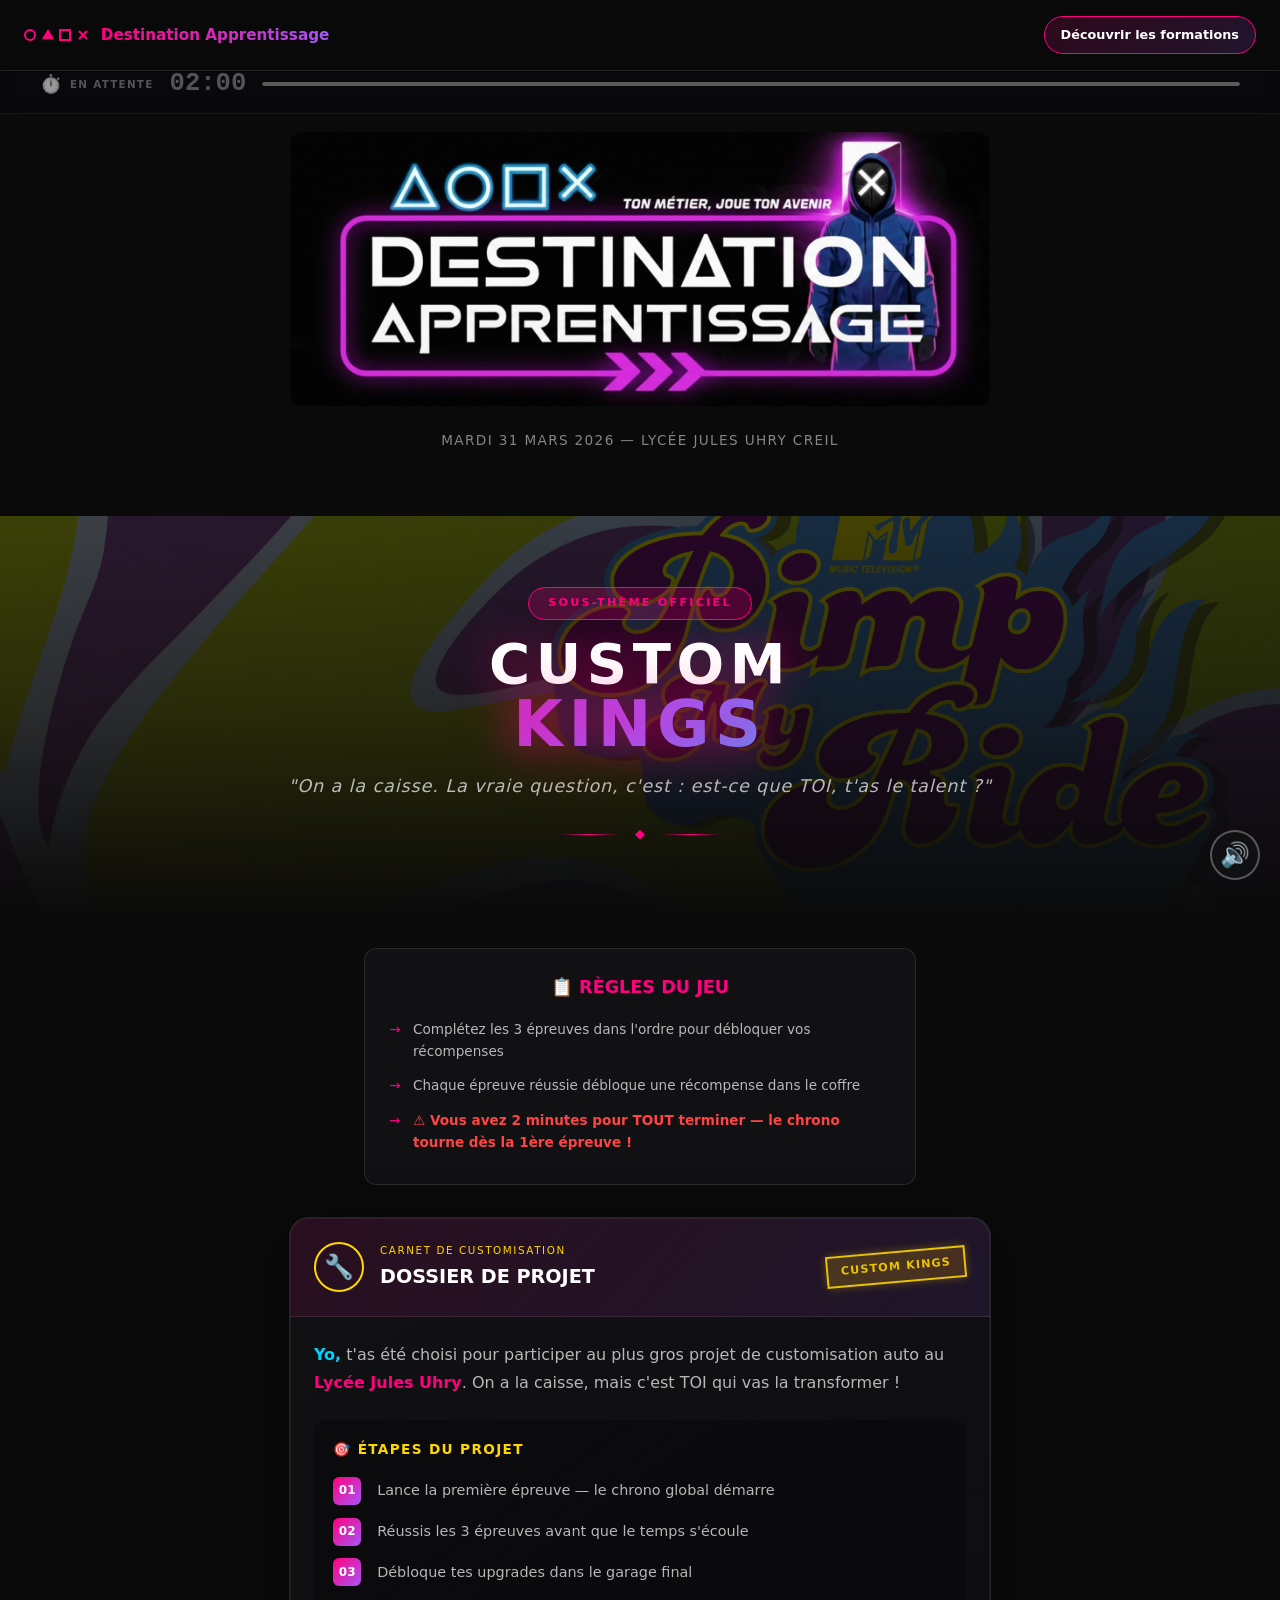
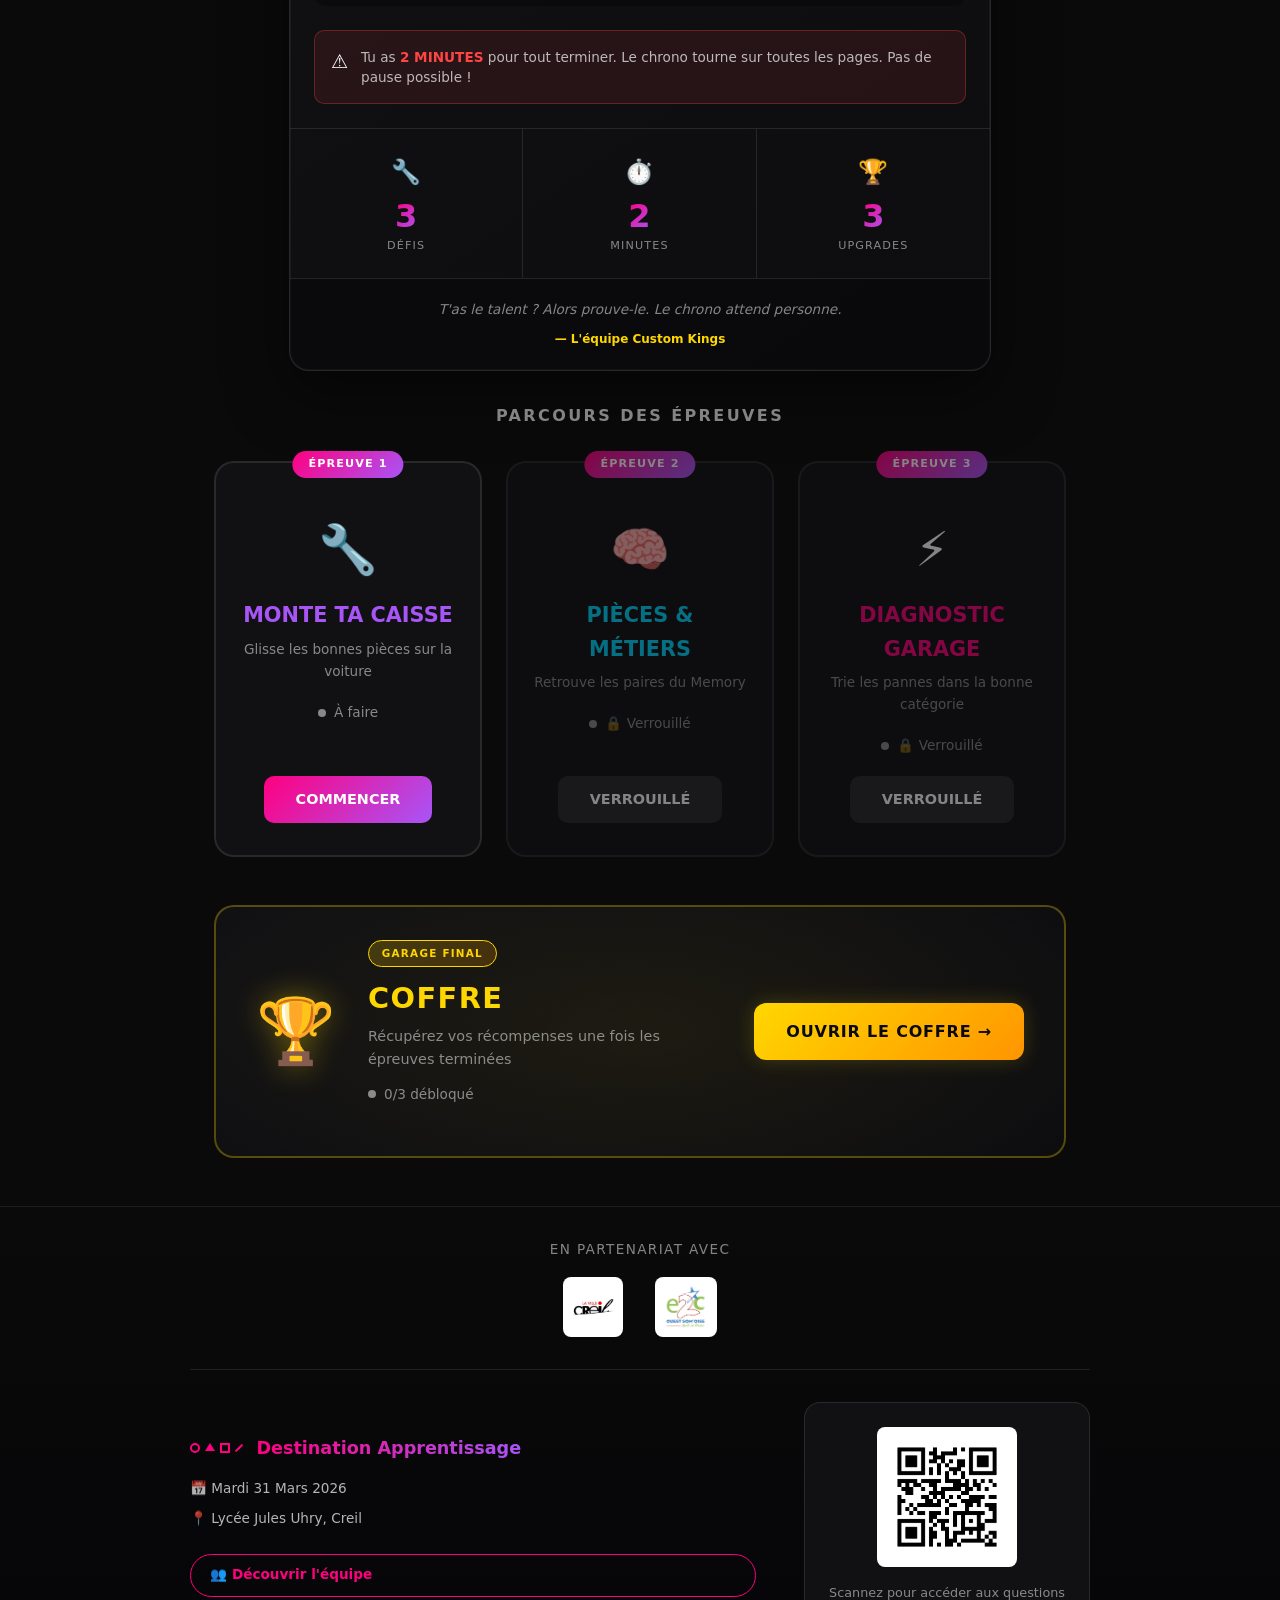
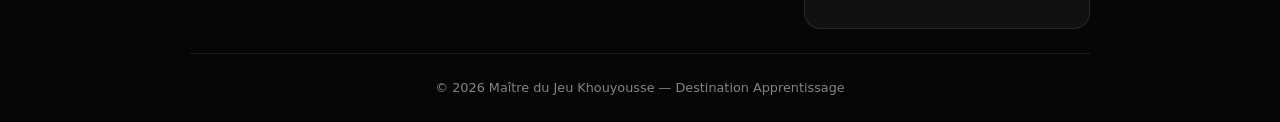
==== commit c12d6537: "Add files via upload" ====
--- a/index.html
+++ b/index.html
@@ -6,15 +6,12 @@
   <title>Destination Apprentissage - Accueil</title>
   <link rel="stylesheet" href="styles.css">
   <link rel="icon" type="image/jpeg" href="favicon.jpeg">
-  
-  <!-- Musique de fond -->
   <audio id="bg-music" loop>
     <source src="music.mp3" type="audio/mpeg">
   </audio>
 </head>
 <body>
 
-  <!-- LOADER -->
   <div class="page-loader" id="page-loader">
     <div class="loader-content">
       <div class="loader-logo">
@@ -22,23 +19,22 @@
           <span class="loader-symbol circle"></span>
           <span class="loader-symbol triangle"></span>
           <span class="loader-symbol square"></span>
+          <span class="loader-symbol cross"></span>
         </div>
       </div>
       <div class="loader-text">DESTINATION APPRENTISSAGE</div>
-      <div class="loader-bar">
-        <div class="loader-progress"></div>
-      </div>
+      <div class="loader-bar"><div class="loader-progress"></div></div>
       <div class="loader-status">Chargement de la mission...</div>
     </div>
   </div>
 
-  <!-- Header -->
   <header class="header">
     <div class="header-left">
       <div class="squid-symbols">
         <span class="symbol circle"></span>
         <span class="symbol triangle"></span>
         <span class="symbol square"></span>
+        <span class="symbol cross"></span>
       </div>
       <span class="logo-text">Destination Apprentissage</span>
     </div>
@@ -49,8 +45,9 @@
     </div>
   </header>
 
+  <!-- Timer global injecté ici par globalTimer.js -->
+
   <main class="main-container">
-    <!-- Hero -->
     <section class="hero">
       <img src="affiche_boost.jpeg" alt="Destination Apprentissage" class="hero-affiche">
       <p class="hero-subtitle">Mardi 31 Mars 2026 — Lycée Jules Uhry Creil</p>
@@ -59,7 +56,7 @@
     <section class="mission-section">
       <div class="mission-hero">
         <div class="mission-hero-bg">
-          <img src="pimp.jpg" alt="Mission Impossible" class="mission-hero-img">
+          <img src="pimp.jpg" alt="Custom Kings" class="mission-hero-img">
           <div class="mission-hero-overlay"></div>
         </div>
         <div class="mission-hero-content">
@@ -75,181 +72,123 @@
       </div>
     </section>
 
-    <!-- Règles -->
     <section class="rules-section">
       <div class="card">
         <h2>📋 RÈGLES DU JEU</h2>
         <ul class="rules-list">
-          <li>Découvrez d'abord le <strong>scénario</strong> pour comprendre votre mission</li>
           <li>Complétez les 3 épreuves dans l'ordre pour débloquer vos récompenses</li>
           <li>Chaque épreuve réussie débloque une récompense dans le coffre</li>
-          <li>Les timers ne peuvent être lancés qu'une seule fois</li>
-          <li><strong class="warning">⚠️ Si vous quittez pendant un timer, l'épreuve est automatiquement échouée !</strong></li>
+          <li><strong class="warning">⚠️ Vous avez 2 minutes pour TOUT terminer — le chrono tourne dès la 1ère épreuve !</strong></li>
         </ul>
       </div>
     </section>
 
-    <!-- Section Briefing + Slider côte à côte -->
-    <section class="main-game-section">
-      <div class="main-game-layout">
-        <!-- COLONNE GAUCHE : BRIEFING -->
-        <div class="main-col-left">
-          <div class="briefing-card-index">
-            <div class="briefing-header">
-              <div class="briefing-icon">
-                <span class="icon-ring"></span>
-                <span class="icon-center">🔧</span>
-              </div>
-              <div class="briefing-title">
-                <span class="briefing-label">CARNET DE CUSTOMISATION</span>
-                <h3>DOSSIER DE PROJET</h3>
-              </div>
-              <div class="briefing-stamp">CUSTOM KINGS</div>
+    <section class="briefing-section-centered">
+      <div class="briefing-card-index">
+        <div class="briefing-header">
+          <div class="briefing-icon">
+            <span class="icon-ring"></span>
+            <span class="icon-center">🔧</span>
+          </div>
+          <div class="briefing-title">
+            <span class="briefing-label">CARNET DE CUSTOMISATION</span>
+            <h3>DOSSIER DE PROJET</h3>
+          </div>
+          <div class="briefing-stamp">CUSTOM KINGS</div>
+        </div>
+        <div class="briefing-body">
+          <p class="briefing-intro">
+            <strong>Yo,</strong> t'as été choisi pour participer au plus gros projet de customisation auto au <span class="highlight">Lycée Jules Uhry</span>. On a la caisse, mais c'est TOI qui vas la transformer !
+          </p>
+          <div class="briefing-objectives">
+            <h4>🎯 ÉTAPES DU PROJET</h4>
+            <ul>
+              <li><span class="obj-number">01</span> Lance la première épreuve — le chrono global démarre</li>
+              <li><span class="obj-number">02</span> Réussis les 3 épreuves avant que le temps s'écoule</li>
+              <li><span class="obj-number">03</span> Débloque tes upgrades dans le garage final</li>
+            </ul>
+          </div>
+          <div class="briefing-warning">
+            <span class="warning-icon">⚠️</span>
+            <p>Tu as <strong>2 MINUTES</strong> pour tout terminer. Le chrono tourne sur toutes les pages. Pas de pause possible !</p>
+          </div>
+        </div>
+        <div class="briefing-stats">
+          <div class="stat-card">
+            <span class="stat-icon">🔧</span>
+            <span class="stat-number">3</span>
+            <span class="stat-text">DÉFIS</span>
+          </div>
+          <div class="stat-card">
+            <span class="stat-icon">⏱️</span>
+            <span class="stat-number">2</span>
+            <span class="stat-text">MINUTES</span>
+          </div>
+          <div class="stat-card">
+            <span class="stat-icon">🏆</span>
+            <span class="stat-number">3</span>
+            <span class="stat-text">UPGRADES</span>
+          </div>
+        </div>
+        <div class="briefing-footer">
+          <p>T'as le talent ? Alors prouve-le. Le chrono attend personne.</p>
+          <span class="footer-signature">— L'équipe Custom Kings</span>
+        </div>
+      </div>
+    </section>
+
+    <!-- ÉPREUVES EN LIGNE -->
+    <section class="epreuves-section">
+      <h2 class="epreuves-title">PARCOURS DES ÉPREUVES</h2>
+      <div class="epreuves-row">
+        <div class="epreuve-card" id="card-enigme1">
+          <div class="epreuve-badge">ÉPREUVE 1</div>
+          <div class="epreuve-icon">🔧</div>
+          <h3 class="purple">MONTE TA CAISSE</h3>
+          <p>Glisse les bonnes pièces sur la voiture</p>
+          <div class="epreuve-status" id="status-enigme1">
+            <span class="status-dot"></span><span>À faire</span>
+          </div>
+          <a href="enigme1.html" class="epreuve-btn" id="btn-enigme1">COMMENCER</a>
+        </div>
+        <div class="epreuve-card locked" id="card-quiz">
+          <div class="epreuve-badge">ÉPREUVE 2</div>
+          <div class="epreuve-icon">🧠</div>
+          <h3 class="cyan">PIÈCES & MÉTIERS</h3>
+          <p>Retrouve les paires du Memory</p>
+          <div class="epreuve-status" id="status-quiz">
+            <span class="status-dot"></span><span>🔒 Verrouillé</span>
+          </div>
+          <a href="quiz.html" class="epreuve-btn disabled" id="btn-quiz">VERROUILLÉ</a>
+        </div>
+        <div class="epreuve-card locked" id="card-enigma">
+          <div class="epreuve-badge">ÉPREUVE 3</div>
+          <div class="epreuve-icon">⚡</div>
+          <h3 class="pink">DIAGNOSTIC GARAGE</h3>
+          <p>Trie les pannes dans la bonne catégorie</p>
+          <div class="epreuve-status" id="status-enigma">
+            <span class="status-dot"></span><span>🔒 Verrouillé</span>
+          </div>
+          <a href="enigme.html" class="epreuve-btn disabled" id="btn-enigma">VERROUILLÉ</a>
+        </div>
+      </div>
+    </section>
+
+    <!-- COFFRE SECTION -->
+    <section class="coffre-section-index">
+      <div class="coffre-banner">
+        <div class="coffre-banner-glow"></div>
+        <div class="coffre-banner-inner">
+          <div class="coffre-banner-icon">🏆</div>
+          <div class="coffre-banner-info">
+            <span class="coffre-banner-tag">GARAGE FINAL</span>
+            <h2>COFFRE</h2>
+            <p>Récupérez vos récompenses une fois les épreuves terminées</p>
+            <div class="epreuve-status" id="status-coffre">
+              <span class="status-dot"></span><span>0/3 débloqué</span>
             </div>
-            
-            <div class="briefing-body">
-              <p class="briefing-intro">
-                <strong>Yo,</strong> t'as été choisi pour participer au plus gros projet de customisation auto au <span class="highlight">Lycée Jules Uhry</span>. On a la caisse, mais c'est TOI qui vas la transformer !
-              </p>
-              
-              <div class="briefing-objectives">
-                <h4>🎯 ÉTAPES DU PROJET</h4>
-                <ul>
-                  <li><span class="obj-number">01</span> Découvre le scénario et comprends le défi</li>
-                  <li><span class="obj-number">02</span> Réussis les épreuves techniques chronométrées</li>
-                  <li><span class="obj-number">03</span> Débloque tes upgrades dans le garage final</li>
-                </ul>
-              </div>
-
-              <div class="briefing-warning">
-                <span class="warning-icon">⚠️</span>
-                <p>Le chrono tourne. Si tu quittes le garage pendant un défi, c'est <strong>GAME OVER</strong> pour cette épreuve !</p>
-              </div>
-            </div>
-
-            <div class="briefing-stats">
-              <div class="stat-card">
-                <span class="stat-icon">📖</span>
-                <span class="stat-number">1</span>
-                <span class="stat-text">HISTOIRE</span>
-              </div>
-              <div class="stat-card">
-                <span class="stat-icon">🔧</span>
-                <span class="stat-number">3</span>
-                <span class="stat-text">DÉFIS</span>
-              </div>
-              <div class="stat-card">
-                <span class="stat-icon">🏆</span>
-                <span class="stat-number">2</span>
-                <span class="stat-text">UPGRADES</span>
-              </div>
-            </div>
-
-            <div class="briefing-footer">
-              <p>T'as le talent ? Alors prouve-le. Le chrono attend personne.</p>
-              <span class="footer-signature">— L'équipe Custom Kings</span>
-            </div>
-          </div>
-        </div>
-
-        <div class="main-col-right">
-          <div class="slider-section-inline">
-            <h2 class="section-title">PARCOURS DES ÉPREUVES</h2>
-            
-            <div class="slider-container">
-              <button class="slider-btn prev" id="btn-prev">‹</button>
-              
-              <div class="slider-viewport">
-                <div class="slider-track" id="slider-track">
-                  <!-- Scénario (page explicative) -->
-                  <div class="slide" data-index="0">
-                    <div class="slide-card scenario-card" id="card-scenario">
-                      <div class="slide-badge">CONTEXTE</div>
-                      <div class="slide-icon">📖</div>
-                      <h3 class="purple">SCÉNARIO</h3>
-                      <p>Découvrez l'histoire</p>
-                      <div class="slide-status" id="status-scenario">
-                        <span class="status-dot"></span>
-                        <span>À découvrir</span>
-                      </div>
-                      <a href="scenario.html" class="slide-btn" id="btn-scenario">DÉCOUVRIR</a>
-                    </div>
-                  </div>
-
-                  <!-- Épreuve 1 : ÉNIGME 1 -->
-                  <div class="slide" data-index="1">
-                    <div class="slide-card" id="card-enigme1">
-                      <div class="slide-badge">ÉPREUVE 1</div>
-                      <div class="slide-icon">🔧</div>
-                      <h3 class="purple">DIAGNOSTIC AUTO</h3>
-                      <p>Identifiez les pièces</p>
-                      <div class="slide-status" id="status-enigme1">
-                        <span class="status-dot"></span>
-                        <span>À faire</span>
-                      </div>
-                      <a href="enigme1.html" class="slide-btn" id="btn-enigme1">COMMENCER</a>
-                    </div>
-                  </div>
-
-                  <!-- Épreuve 2 : QUIZ -->
-                  <div class="slide" data-index="2">
-                    <div class="slide-card locked" id="card-quiz">
-                      <div class="slide-badge">ÉPREUVE 2</div>
-                      <div class="slide-icon">🏎️</div>
-                      <h3 class="cyan">QUIZ MÉCANIQUE</h3>
-                      <p>Test de connaissances auto</p>
-                      <div class="slide-status" id="status-quiz">
-                        <span class="status-dot"></span>
-                        <span>🔒 Verrouillé</span>
-                      </div>
-                      <a href="quiz.html" class="slide-btn disabled" id="btn-quiz">VERROUILLÉ</a>
-                    </div>
-                  </div>
-
-                  <!-- Épreuve 3 : ÉNIGME FINALE -->
-                  <div class="slide" data-index="3">
-                    <div class="slide-card locked" id="card-enigma">
-                      <div class="slide-badge">ÉPREUVE 3</div>
-                      <div class="slide-icon">🎨</div>
-                      <h3 class="pink">CUSTOM FINAL</h3>
-                      <p>Énigme customisation</p>
-                      <div class="slide-status" id="status-enigma">
-                        <span class="status-dot"></span>
-                        <span>🔒 Verrouillé</span>
-                      </div>
-                      <a href="enigme.html" class="slide-btn disabled" id="btn-enigma">VERROUILLÉ</a>
-                    </div>
-                  </div>
-
-                  <!-- Coffre -->
-                  <div class="slide" data-index="4">
-                    <div class="slide-card coffre" id="card-coffre">
-                      <div class="slide-badge gold">FINAL</div>
-                      <div class="slide-icon">🏆</div>
-                      <h3 class="gold">COFFRE</h3>
-                      <p>Récupérez vos récompenses</p>
-                      <div class="slide-status" id="status-coffre">
-                        <span class="status-dot"></span>
-                        <span>0/3 débloqué</span>
-                      </div>
-                      <a href="coffre.html" class="slide-btn gold">OUVRIR</a>
-                    </div>
-                  </div>
-                </div>
-              </div>
-              
-              <button class="slider-btn next" id="btn-next">›</button>
-            </div>
-
-            <!-- Dots navigation -->
-            <div class="slider-dots" id="slider-dots">
-              <span class="dot active" data-index="0"></span>
-              <span class="dot" data-index="1"></span>
-              <span class="dot" data-index="2"></span>
-              <span class="dot" data-index="3"></span>
-              <span class="dot" data-index="4"></span>
-            </div>
-          </div>
+          </div>
+          <a href="coffre.html" class="coffre-banner-btn">OUVRIR LE COFFRE →</a>
         </div>
       </div>
     </section>
@@ -264,7 +203,6 @@
           <img src="logo-e2c.jpg" alt="E2C Ouest Som'Oise" class="partner-logo">
         </div>
       </div>
-
       <div class="footer-main">
         <div class="footer-info">
           <div class="footer-logo">
@@ -272,6 +210,7 @@
               <span class="symbol circle"></span>
               <span class="symbol triangle"></span>
               <span class="symbol square"></span>
+        <span class="symbol cross"></span>
             </div>
             <span class="footer-title">Destination Apprentissage</span>
           </div>
@@ -279,17 +218,15 @@
           <p class="footer-location">📍 Lycée Jules Uhry, Creil</p>
           <a href="equipe.html" class="btn-equipe">👥 Découvrir l'équipe</a>
         </div>
-        
         <div class="footer-qr">
           <div class="qr-box">
             <div class="qr-placeholder" id="qr-code">
-              <img src="qrcode.png" alt="QR Code - Accéder au jeu" class="qr-img">
+              <img src="qrcode.png" alt="QR Code" class="qr-img">
             </div>
             <p class="qr-label">Scannez pour accéder aux questions</p>
           </div>
         </div>
       </div>
-      
       <div class="footer-bottom">
         <p>© 2026 Maître du Jeu Khouyousse — Destination Apprentissage</p>
       </div>
@@ -298,6 +235,7 @@
 
   <script src="loader.js"></script>
   <script src="gameState.js"></script>
+  <script src="globalTimer.js"></script>
   <script src="index.js"></script>
   <script src="music.js"></script>
 </body>
--- a/styles.css
+++ b/styles.css
@@ -55,6 +55,10 @@
 .symbol.circle { width: 12px; height: 12px; border: 2px solid var(--pink); border-radius: 50%; }
 .symbol.triangle { width: 0; height: 0; border-left: 6px solid transparent; border-right: 6px solid transparent; border-bottom: 10px solid var(--pink); }
 .symbol.square { width: 12px; height: 12px; border: 2px solid var(--pink); }
+.symbol.cross { width: 12px; height: 12px; position: relative; }
+.symbol.cross::before, .symbol.cross::after { content: ''; position: absolute; background: var(--pink); border-radius: 1px; width: 2px; height: 100%; top: 50%; left: 50%; }
+.symbol.cross::before { transform: translate(-50%, -50%) rotate(45deg); }
+.symbol.cross::after { transform: translate(-50%, -50%) rotate(-45deg); }
 
 .logo-text {
   font-size: 0.95rem;
@@ -1294,6 +1298,35 @@
   animation-delay: 0.4s;
 }
 
+.loader-symbol.cross {
+  width: 35px;
+  height: 35px;
+  position: relative;
+  animation-delay: 0.6s;
+}
+
+.loader-symbol.cross::before,
+.loader-symbol.cross::after {
+  content: '';
+  position: absolute;
+  background: var(--pink);
+  border-radius: 2px;
+  top: 50%;
+  left: 50%;
+}
+
+.loader-symbol.cross::before {
+  width: 4px;
+  height: 100%;
+  transform: translate(-50%, -50%) rotate(45deg);
+}
+
+.loader-symbol.cross::after {
+  width: 4px;
+  height: 100%;
+  transform: translate(-50%, -50%) rotate(-45deg);
+}
+
 @keyframes pulse-symbol {
   0%, 100% { transform: scale(1); opacity: 1; }
   50% { transform: scale(1.2); opacity: 0.7; }
@@ -1418,6 +1451,9 @@
 .footer-logo .symbol.circle { width: 10px; height: 10px; border-width: 2px; }
 .footer-logo .symbol.triangle { border-left-width: 5px; border-right-width: 5px; border-bottom-width: 8px; }
 .footer-logo .symbol.square { width: 10px; height: 10px; border-width: 2px; }
+.footer-logo .symbol.cross { width: 10px; height: 10px; }
+.footer-logo .symbol.cross::before { width: 2px; }
+.footer-logo .symbol.cross::after { height: 2px; }
 
 .footer-title {
   font-size: 1.1rem;
@@ -2949,3 +2985,1021 @@
   color: var(--red);
 }
 
+
+/* ==========================================
+   GLOBAL TIMER BAR
+   ========================================== */
+.global-timer-bar {
+  position: fixed;
+  top: 56px;
+  left: 0;
+  right: 0;
+  z-index: 99;
+  background: rgba(10, 10, 15, 0.95);
+  backdrop-filter: blur(10px);
+  border-bottom: 1px solid var(--border);
+  padding: 0.5rem 1.5rem;
+  transition: all 0.3s;
+}
+
+.global-timer-inner {
+  max-width: 1200px;
+  margin: 0 auto;
+  display: flex;
+  align-items: center;
+  gap: 1rem;
+}
+
+.global-timer-left {
+  display: flex;
+  align-items: center;
+  gap: 0.5rem;
+  flex-shrink: 0;
+}
+
+.global-timer-icon {
+  font-size: 1.1rem;
+}
+
+.global-timer-label {
+  font-size: 0.65rem;
+  font-weight: 700;
+  letter-spacing: 0.12em;
+  color: var(--gray);
+  text-transform: uppercase;
+}
+
+.global-timer-display {
+  font-size: 1.6rem;
+  font-weight: 800;
+  font-family: 'Courier New', monospace;
+  background: linear-gradient(135deg, var(--pink), var(--purple));
+  -webkit-background-clip: text;
+  -webkit-text-fill-color: transparent;
+  flex-shrink: 0;
+  min-width: 70px;
+  text-align: center;
+}
+
+.global-timer-progress {
+  flex: 1;
+  height: 4px;
+  background: rgba(255, 255, 255, 0.1);
+  border-radius: 2px;
+  overflow: hidden;
+}
+
+.global-timer-fill {
+  height: 100%;
+  background: linear-gradient(90deg, var(--pink), var(--purple), var(--cyan));
+  border-radius: 2px;
+  transition: width 0.5s linear;
+}
+
+/* Timer en attente */
+.global-timer-bar.waiting {
+  opacity: 0.6;
+}
+
+.global-timer-bar.waiting .global-timer-display {
+  background: var(--gray);
+  -webkit-background-clip: text;
+  -webkit-text-fill-color: transparent;
+}
+
+.global-timer-bar.waiting .global-timer-fill {
+  background: var(--gray);
+}
+
+/* Timer warning (<60s) */
+.global-timer-bar.warning-state {
+  border-bottom-color: rgba(255, 215, 0, 0.4);
+}
+
+.global-timer-bar.warning-state .global-timer-display {
+  background: linear-gradient(135deg, var(--gold), #ff9500);
+  -webkit-background-clip: text;
+  -webkit-text-fill-color: transparent;
+}
+
+.global-timer-bar.warning-state .global-timer-fill {
+  background: linear-gradient(90deg, var(--gold), #ff9500);
+}
+
+/* Timer danger (<30s) */
+.global-timer-bar.danger {
+  border-bottom-color: rgba(255, 68, 68, 0.5);
+  animation: timer-pulse 1s ease-in-out infinite;
+}
+
+@keyframes timer-pulse {
+  0%, 100% { background: rgba(10, 10, 15, 0.95); }
+  50% { background: rgba(255, 68, 68, 0.1); }
+}
+
+.global-timer-bar.danger .global-timer-display {
+  background: var(--red);
+  -webkit-background-clip: text;
+  -webkit-text-fill-color: transparent;
+  animation: timer-blink 0.5s ease-in-out infinite;
+}
+
+@keyframes timer-blink {
+  0%, 100% { opacity: 1; }
+  50% { opacity: 0.5; }
+}
+
+.global-timer-bar.danger .global-timer-fill {
+  background: var(--red);
+}
+
+.global-timer-bar.danger .global-timer-label {
+  color: var(--red);
+}
+
+/* Timer expiré */
+.global-timer-bar.expired {
+  border-bottom-color: var(--red);
+  animation: none;
+  background: rgba(255, 68, 68, 0.08);
+}
+
+.global-timer-bar.expired .global-timer-display {
+  background: var(--red);
+  -webkit-background-clip: text;
+  -webkit-text-fill-color: transparent;
+  animation: none;
+  opacity: 0.7;
+}
+
+.global-timer-bar.expired .global-timer-label {
+  color: var(--red);
+}
+
+/* Timer terminé (toutes épreuves complétées) */
+.global-timer-bar.completed {
+  border-bottom-color: rgba(0, 255, 136, 0.3);
+  animation: none;
+}
+
+.global-timer-bar.completed .global-timer-display {
+  background: var(--green);
+  -webkit-background-clip: text;
+  -webkit-text-fill-color: transparent;
+  animation: none;
+}
+
+.global-timer-bar.completed .global-timer-label {
+  color: var(--green);
+}
+
+.global-timer-bar.completed .global-timer-fill {
+  background: var(--green);
+}
+
+/* Ajuster le padding-top de toutes les pages pour le timer bar */
+.main-container {
+  padding-top: 100px;
+}
+
+.game-page {
+  padding-top: 110px;
+}
+
+/* Responsive timer bar */
+@media (max-width: 600px) {
+  .global-timer-bar {
+    padding: 0.4rem 1rem;
+    top: 50px;
+  }
+
+  .global-timer-label {
+    display: none;
+  }
+
+  .global-timer-display {
+    font-size: 1.3rem;
+  }
+
+  .global-timer-inner {
+    gap: 0.75rem;
+  }
+
+  .main-container {
+    padding-top: 90px;
+  }
+
+  .game-page {
+    padding-top: 100px;
+  }
+}
+
+/* ==========================================
+   BRIEFING CENTRÉ (index)
+   ========================================== */
+.briefing-section-centered {
+  max-width: 750px;
+  margin: 0 auto 2rem;
+  padding: 0 1.5rem;
+}
+
+.briefing-section-centered .briefing-card-index {
+  width: 100%;
+}
+
+/* ==========================================
+   ÉPREUVES EN GRILLE (index)
+   ========================================== */
+.epreuves-section {
+  max-width: 900px;
+  margin: 0 auto 3rem;
+  padding: 0 1.5rem;
+}
+
+.epreuves-title {
+  text-align: center;
+  font-size: 1rem;
+  color: var(--gray);
+  letter-spacing: 0.15em;
+  margin-bottom: 2rem;
+  text-transform: uppercase;
+}
+
+.epreuves-grid,
+.epreuves-row {
+  display: grid;
+  grid-template-columns: repeat(3, 1fr);
+  gap: 1.5rem;
+}
+
+.epreuve-card {
+  background: var(--bg-card);
+  border: 2px solid var(--border);
+  border-radius: 20px;
+  padding: 2rem 1.5rem;
+  text-align: center;
+  position: relative;
+  transition: all 0.3s;
+  display: flex;
+  flex-direction: column;
+  align-items: center;
+}
+
+.epreuve-card:hover {
+  border-color: var(--pink);
+  transform: translateY(-4px);
+  box-shadow: 0 10px 30px rgba(255, 0, 127, 0.15);
+}
+
+.epreuve-card.locked { opacity: 0.5; }
+.epreuve-card.locked:hover { border-color: var(--border); transform: none; box-shadow: none; }
+
+.epreuve-card.epreuve-coffre { border-color: rgba(255, 215, 0, 0.3); }
+.epreuve-card.epreuve-coffre:hover { border-color: var(--gold); box-shadow: 0 10px 30px rgba(255, 215, 0, 0.15); }
+
+.epreuve-badge {
+  position: absolute;
+  top: -12px;
+  left: 50%;
+  transform: translateX(-50%);
+  padding: 0.3rem 1rem;
+  background: linear-gradient(135deg, var(--pink), var(--purple));
+  border-radius: 20px;
+  font-size: 0.7rem;
+  font-weight: 700;
+  letter-spacing: 0.1em;
+  white-space: nowrap;
+}
+
+.epreuve-badge.gold { background: linear-gradient(135deg, var(--gold), #ff9500); }
+
+.epreuve-icon { font-size: 3rem; margin: 1rem 0 0.75rem; }
+
+.epreuve-card h3 { font-size: 1.3rem; margin-bottom: 0.4rem; }
+.epreuve-card h3.pink { color: var(--pink); }
+.epreuve-card h3.cyan { color: var(--cyan); }
+.epreuve-card h3.purple { color: var(--purple); }
+.epreuve-card h3.gold { color: var(--gold); }
+
+.epreuve-card p { color: var(--gray); font-size: 0.85rem; margin-bottom: 1.2rem; }
+
+.epreuve-status {
+  display: flex;
+  align-items: center;
+  justify-content: center;
+  gap: 0.5rem;
+  margin-bottom: 1.2rem;
+  font-size: 0.85rem;
+  color: var(--gray);
+}
+
+.epreuve-btn {
+  display: inline-block;
+  padding: 0.75rem 2rem;
+  background: linear-gradient(135deg, var(--pink), var(--purple));
+  border-radius: 10px;
+  color: white;
+  text-decoration: none;
+  font-size: 0.9rem;
+  font-weight: 600;
+  transition: all 0.3s;
+  margin-top: auto;
+}
+
+.epreuve-btn:hover { transform: scale(1.05); box-shadow: 0 0 25px rgba(255, 0, 127, 0.4); }
+.epreuve-btn.disabled { background: var(--border); pointer-events: none; }
+.epreuve-btn.success { background: var(--green); pointer-events: none; }
+.epreuve-btn.fail { background: var(--red); pointer-events: none; }
+.epreuve-btn.gold { background: linear-gradient(135deg, var(--gold), #ff9500); }
+
+/* ==========================================
+   VALIDATION SECTION (enigme1, enigme)
+   ========================================== */
+.game-validate-section {
+  flex: 1;
+  display: flex;
+  flex-direction: column;
+  justify-content: center;
+  align-items: center;
+  text-align: center;
+  padding: 2rem 1rem;
+}
+
+.game-validate-section .validate-icon {
+  font-size: 3.5rem;
+  margin-bottom: 1.5rem;
+}
+
+.game-validate-section h3 {
+  font-size: 1.3rem;
+  color: var(--white);
+  margin-bottom: 0.75rem;
+}
+
+.game-validate-section p {
+  color: var(--gray);
+  font-size: 0.9rem;
+  margin-bottom: 2rem;
+  line-height: 1.6;
+  max-width: 300px;
+}
+
+.validate-btns {
+  display: flex;
+  flex-direction: column;
+  gap: 1rem;
+  width: 100%;
+  max-width: 280px;
+}
+
+.btn-validate-large {
+  padding: 1rem 1.5rem;
+  font-size: 1rem;
+  font-weight: 700;
+  border-radius: 12px;
+  cursor: pointer;
+  transition: all 0.3s;
+  width: 100%;
+}
+
+.btn-validate-large.btn-success {
+  background: rgba(0, 255, 136, 0.12);
+  border: 2px solid var(--green);
+  color: var(--green);
+}
+
+.btn-validate-large.btn-success:hover {
+  background: var(--green);
+  color: var(--bg);
+  transform: scale(1.03);
+  box-shadow: 0 0 30px rgba(0, 255, 136, 0.3);
+}
+
+.btn-validate-large.btn-fail {
+  background: rgba(255, 68, 68, 0.08);
+  border: 2px solid rgba(255, 68, 68, 0.5);
+  color: var(--red);
+}
+
+.btn-validate-large.btn-fail:hover {
+  background: rgba(255, 68, 68, 0.2);
+  border-color: var(--red);
+  transform: scale(1.02);
+}
+
+/* Responsive */
+@media (max-width: 800px) {
+  .epreuves-grid,
+  .epreuves-row {
+    grid-template-columns: 1fr;
+    gap: 1.5rem;
+  }
+
+  .epreuve-card { padding: 1.5rem 1rem; }
+  .epreuve-icon { font-size: 2.5rem; }
+  .epreuve-card h3 { font-size: 1.1rem; }
+  .briefing-section-centered { padding: 0 1rem; }
+
+  .game-validate-section { padding: 1.5rem 0.5rem; }
+  .game-validate-section .validate-icon { font-size: 2.5rem; margin-bottom: 1rem; }
+  .game-validate-section h3 { font-size: 1.1rem; }
+
+  .coffre-banner-inner {
+    flex-direction: column;
+    text-align: center;
+    gap: 1.5rem;
+  }
+
+  .coffre-banner-icon { font-size: 3rem; }
+  .coffre-banner-btn { width: 100%; text-align: center; }
+}
+
+/* ==========================================
+   COFFRE BANNER SECTION (index)
+   ========================================== */
+.coffre-section-index {
+  max-width: 900px;
+  margin: 0 auto 3rem;
+  padding: 0 1.5rem;
+}
+
+.coffre-banner {
+  position: relative;
+  background: linear-gradient(145deg, var(--bg-card), #0d0d10);
+  border: 2px solid rgba(255, 215, 0, 0.3);
+  border-radius: 20px;
+  overflow: hidden;
+  transition: all 0.3s;
+}
+
+.coffre-banner:hover {
+  border-color: var(--gold);
+  box-shadow: 0 10px 40px rgba(255, 215, 0, 0.15);
+}
+
+.coffre-banner-glow {
+  position: absolute;
+  top: -50%;
+  left: -20%;
+  width: 140%;
+  height: 200%;
+  background: radial-gradient(ellipse at center, rgba(255, 215, 0, 0.06) 0%, transparent 60%);
+  pointer-events: none;
+}
+
+.coffre-banner-inner {
+  position: relative;
+  display: flex;
+  align-items: center;
+  gap: 2rem;
+  padding: 2rem 2.5rem;
+}
+
+.coffre-banner-icon {
+  font-size: 4rem;
+  flex-shrink: 0;
+  filter: drop-shadow(0 0 15px rgba(255, 215, 0, 0.4));
+  animation: coffre-float 3s ease-in-out infinite;
+}
+
+@keyframes coffre-float {
+  0%, 100% { transform: translateY(0); }
+  50% { transform: translateY(-6px); }
+}
+
+.coffre-banner-info {
+  flex: 1;
+}
+
+.coffre-banner-tag {
+  display: inline-block;
+  padding: 0.25rem 0.8rem;
+  background: linear-gradient(135deg, rgba(255, 215, 0, 0.2), rgba(255, 150, 0, 0.2));
+  border: 1px solid var(--gold);
+  border-radius: 20px;
+  font-size: 0.65rem;
+  font-weight: 700;
+  letter-spacing: 0.12em;
+  color: var(--gold);
+  margin-bottom: 0.5rem;
+}
+
+.coffre-banner-info h2 {
+  font-size: 1.8rem;
+  font-weight: 800;
+  color: var(--gold);
+  margin-bottom: 0.3rem;
+  letter-spacing: 0.05em;
+}
+
+.coffre-banner-info p {
+  color: var(--gray);
+  font-size: 0.9rem;
+  margin-bottom: 0.75rem;
+}
+
+.coffre-banner-info .epreuve-status {
+  justify-content: flex-start;
+}
+
+.coffre-banner-btn {
+  display: inline-block;
+  padding: 1rem 2rem;
+  background: linear-gradient(135deg, var(--gold), #ff9500);
+  border-radius: 12px;
+  color: var(--bg);
+  text-decoration: none;
+  font-size: 1rem;
+  font-weight: 700;
+  letter-spacing: 0.05em;
+  transition: all 0.3s;
+  white-space: nowrap;
+  flex-shrink: 0;
+  box-shadow: 0 0 20px rgba(255, 215, 0, 0.2);
+}
+
+.coffre-banner-btn:hover {
+  transform: scale(1.05);
+  box-shadow: 0 0 35px rgba(255, 215, 0, 0.4);
+}
+
+
+/* ==========================================
+   JEU 1 — DRAG & DROP "MONTE TA CAISSE"
+   ========================================== */
+.dd-game-area {
+  padding: 0;
+}
+
+.dd-score-bar {
+  display: flex;
+  justify-content: space-between;
+  align-items: center;
+  padding: 1rem 1.5rem;
+  background: rgba(0, 0, 0, 0.3);
+  border-radius: 12px;
+  margin-bottom: 1.5rem;
+  font-size: 0.9rem;
+}
+
+.dd-score {
+  color: var(--cyan);
+  font-weight: 600;
+}
+
+.dd-errors {
+  color: var(--red);
+  font-weight: 600;
+}
+
+/* Voiture silhouette */
+.dd-car-container {
+  margin-bottom: 2rem;
+}
+
+.dd-car-silhouette {
+  display: grid;
+  grid-template-columns: repeat(3, 1fr);
+  gap: 0.8rem;
+  max-width: 500px;
+  margin: 0 auto;
+  padding: 2rem 1rem;
+  background: rgba(168, 85, 247, 0.05);
+  border: 2px dashed rgba(168, 85, 247, 0.3);
+  border-radius: 20px;
+  position: relative;
+}
+
+.dd-car-silhouette::before {
+  content: '🚗';
+  position: absolute;
+  top: -18px;
+  left: 50%;
+  transform: translateX(-50%);
+  font-size: 1.5rem;
+  background: var(--bg-card);
+  padding: 0 0.5rem;
+}
+
+.dd-drop-zone {
+  min-height: 80px;
+  border: 2px dashed rgba(255, 255, 255, 0.15);
+  border-radius: 12px;
+  display: flex;
+  align-items: center;
+  justify-content: center;
+  transition: all 0.3s;
+  background: rgba(0, 0, 0, 0.2);
+  padding: 0.6rem;
+}
+
+.drop-label {
+  font-size: 0.72rem;
+  color: var(--gray);
+  text-align: center;
+  font-style: italic;
+  line-height: 1.3;
+}
+
+.dd-drop-zone.drag-over {
+  border-color: var(--cyan);
+  background: rgba(0, 212, 255, 0.1);
+  transform: scale(1.05);
+  box-shadow: 0 0 20px rgba(0, 212, 255, 0.2);
+}
+
+.dd-drop-zone.filled.correct {
+  border-color: var(--green);
+  background: rgba(0, 255, 136, 0.12);
+  border-style: solid;
+}
+
+.dd-drop-zone.filled.correct .drop-label {
+  color: var(--green);
+  font-weight: 700;
+  font-size: 0.85rem;
+  font-style: normal;
+}
+
+/* Pièces tray */
+.dd-parts-tray {
+  display: flex;
+  flex-wrap: wrap;
+  gap: 0.6rem;
+  justify-content: center;
+  margin-bottom: 1.5rem;
+}
+
+.dd-part {
+  padding: 0.7rem 1.2rem;
+  background: var(--bg-card);
+  border: 2px solid var(--border);
+  border-radius: 12px;
+  color: var(--white);
+  font-size: 0.9rem;
+  font-weight: 600;
+  cursor: grab;
+  transition: all 0.2s;
+  user-select: none;
+  -webkit-user-select: none;
+  touch-action: none;
+}
+
+.dd-part:hover {
+  border-color: var(--pink);
+  transform: translateY(-2px);
+}
+
+.dd-part.dragging {
+  opacity: 0.4;
+  transform: scale(0.95);
+}
+
+.dd-part.placed {
+  opacity: 0.3;
+  pointer-events: none;
+  transform: scale(0.9);
+}
+
+.dd-part.correct-placed {
+  border-color: var(--green);
+  opacity: 0.3;
+}
+
+.dd-part.intrus-removed {
+  border-color: var(--red);
+  background: rgba(255, 68, 68, 0.1);
+  animation: intrus-out 0.5s ease forwards;
+}
+
+@keyframes intrus-out {
+  to { opacity: 0; transform: scale(0.5) rotate(10deg); }
+}
+
+.dd-part.error-flash {
+  border-color: var(--red) !important;
+  background: rgba(255, 68, 68, 0.15);
+}
+
+.dd-touch-clone {
+  opacity: 0.9;
+  transform: scale(1.1);
+  box-shadow: 0 10px 30px rgba(0, 0, 0, 0.5);
+}
+
+.shake {
+  animation: shake-anim 0.4s ease;
+}
+
+@keyframes shake-anim {
+  0%, 100% { transform: translateX(0); }
+  25% { transform: translateX(-8px); }
+  50% { transform: translateX(8px); }
+  75% { transform: translateX(-4px); }
+}
+
+.dd-hint {
+  text-align: center;
+  color: var(--gray);
+  font-size: 0.85rem;
+}
+
+/* ==========================================
+   JEU 2 — MEMORY "PIÈCES & MÉTIERS"
+   ========================================== */
+.memory-game-area {
+  padding: 0;
+}
+
+.memory-score-bar {
+  display: flex;
+  justify-content: center;
+  align-items: center;
+  gap: 2rem;
+  padding: 1rem 1.5rem;
+  background: rgba(0, 0, 0, 0.3);
+  border-radius: 12px;
+  margin-bottom: 1.5rem;
+}
+
+.memory-stat {
+  font-size: 0.9rem;
+  font-weight: 600;
+  color: var(--cyan);
+}
+
+.memory-grid {
+  display: grid;
+  grid-template-columns: repeat(4, 1fr);
+  gap: 0.7rem;
+  max-width: 550px;
+  margin: 0 auto 1.5rem;
+}
+
+.memory-card {
+  aspect-ratio: 3/4;
+  perspective: 600px;
+  cursor: pointer;
+}
+
+.memory-card-inner {
+  width: 100%;
+  height: 100%;
+  position: relative;
+  transition: transform 0.5s;
+  transform-style: preserve-3d;
+}
+
+.memory-card.flipped .memory-card-inner,
+.memory-card.matched .memory-card-inner {
+  transform: rotateY(180deg);
+}
+
+.memory-card-front,
+.memory-card-back {
+  position: absolute;
+  inset: 0;
+  backface-visibility: hidden;
+  border-radius: 12px;
+  display: flex;
+  align-items: center;
+  justify-content: center;
+  font-weight: 700;
+  border: 2px solid var(--border);
+}
+
+.memory-card-front {
+  background: linear-gradient(135deg, var(--bg-card), #1a1a20);
+  color: var(--pink);
+  font-size: 1.8rem;
+}
+
+.memory-card:hover .memory-card-front {
+  border-color: var(--pink);
+}
+
+.memory-card-back {
+  background: linear-gradient(145deg, #1a1a25, var(--bg-card));
+  transform: rotateY(180deg);
+  font-size: 0.75rem;
+  color: var(--white);
+  text-align: center;
+  padding: 0.4rem;
+  border-color: var(--cyan);
+  line-height: 1.3;
+}
+
+.memory-card.matched .memory-card-back {
+  border-color: var(--green);
+  background: rgba(0, 255, 136, 0.08);
+  box-shadow: 0 0 15px rgba(0, 255, 136, 0.2);
+}
+
+.memory-card.matched {
+  pointer-events: none;
+}
+
+.memory-card.no-match .memory-card-inner {
+  animation: shake-anim 0.3s ease;
+}
+
+.memory-hint {
+  text-align: center;
+  color: var(--gray);
+  font-size: 0.85rem;
+}
+
+@media (max-width: 480px) {
+  .memory-grid {
+    grid-template-columns: repeat(3, 1fr);
+    gap: 0.5rem;
+  }
+
+  .memory-card-back {
+    font-size: 0.65rem;
+    padding: 0.3rem;
+  }
+
+  .memory-score-bar {
+    gap: 1rem;
+    flex-wrap: wrap;
+    justify-content: center;
+  }
+
+  .memory-stat {
+    font-size: 0.8rem;
+  }
+}
+
+/* ==========================================
+   JEU 3 — TRI RAPIDE "DIAGNOSTIC GARAGE"
+   ========================================== */
+.tri-game-area {
+  padding: 0;
+}
+
+.tri-score-bar {
+  display: flex;
+  justify-content: center;
+  align-items: center;
+  gap: 1.5rem;
+  padding: 1rem 1.5rem;
+  background: rgba(0, 0, 0, 0.3);
+  border-radius: 12px;
+  margin-bottom: 2rem;
+  flex-wrap: wrap;
+}
+
+.tri-stat {
+  font-size: 0.9rem;
+  font-weight: 600;
+  color: var(--gray-light);
+}
+
+/* Carte courante */
+.tri-card-zone {
+  display: flex;
+  justify-content: center;
+  margin-bottom: 2rem;
+}
+
+.tri-current-card {
+  background: linear-gradient(145deg, var(--bg-card), #0d0d12);
+  border: 2px solid var(--border);
+  border-radius: 20px;
+  padding: 2.5rem 3rem;
+  text-align: center;
+  min-width: 260px;
+  max-width: 350px;
+  transition: all 0.3s;
+  box-shadow: 0 10px 40px rgba(0, 0, 0, 0.3);
+}
+
+.tri-card-emoji {
+  display: block;
+  font-size: 3.5rem;
+  margin-bottom: 1rem;
+}
+
+.tri-card-text {
+  display: block;
+  font-size: 1.2rem;
+  font-weight: 700;
+  color: var(--white);
+}
+
+.tri-current-card.tri-slide-in {
+  animation: tri-enter 0.3s ease;
+}
+
+@keyframes tri-enter {
+  from { opacity: 0; transform: translateY(20px) scale(0.95); }
+  to { opacity: 1; transform: translateY(0) scale(1); }
+}
+
+.tri-current-card.tri-correct {
+  border-color: var(--green);
+  box-shadow: 0 0 30px rgba(0, 255, 136, 0.3);
+}
+
+.tri-current-card.tri-wrong {
+  border-color: var(--red);
+  box-shadow: 0 0 30px rgba(255, 68, 68, 0.3);
+  animation: shake-anim 0.4s ease;
+}
+
+/* Boutons catégories */
+.tri-buttons {
+  display: grid;
+  grid-template-columns: repeat(3, 1fr);
+  gap: 1rem;
+  max-width: 600px;
+  margin: 0 auto 1.5rem;
+}
+
+.tri-btn {
+  display: flex;
+  flex-direction: column;
+  align-items: center;
+  gap: 0.5rem;
+  padding: 1.2rem 1rem;
+  border-radius: 16px;
+  border: 2px solid var(--border);
+  background: var(--bg-card);
+  color: var(--white);
+  font-size: 0.95rem;
+  font-weight: 700;
+  cursor: pointer;
+  transition: all 0.2s;
+}
+
+.tri-btn-icon {
+  font-size: 2rem;
+}
+
+.tri-btn-meca { border-color: rgba(168, 85, 247, 0.3); }
+.tri-btn-meca:hover { border-color: var(--purple); background: rgba(168, 85, 247, 0.1); transform: translateY(-3px); }
+
+.tri-btn-carro { border-color: rgba(255, 0, 127, 0.3); }
+.tri-btn-carro:hover { border-color: var(--pink); background: rgba(255, 0, 127, 0.1); transform: translateY(-3px); }
+
+.tri-btn-elec { border-color: rgba(0, 212, 255, 0.3); }
+.tri-btn-elec:hover { border-color: var(--cyan); background: rgba(0, 212, 255, 0.1); transform: translateY(-3px); }
+
+.tri-btn.btn-flash-ok {
+  border-color: var(--green) !important;
+  background: rgba(0, 255, 136, 0.2) !important;
+  transform: scale(1.05);
+  box-shadow: 0 0 20px rgba(0, 255, 136, 0.3);
+}
+
+.tri-btn.btn-flash-ko {
+  border-color: var(--red) !important;
+  background: rgba(255, 68, 68, 0.2) !important;
+  animation: shake-anim 0.3s ease;
+}
+
+.tri-btn.btn-flash-hint {
+  border-color: var(--green) !important;
+  background: rgba(0, 255, 136, 0.15) !important;
+  animation: hint-pulse 0.6s ease;
+}
+
+@keyframes hint-pulse {
+  0%, 100% { transform: scale(1); }
+  50% { transform: scale(1.08); }
+}
+
+.tri-hint {
+  text-align: center;
+  color: var(--gray);
+  font-size: 0.85rem;
+}
+
+@media (max-width: 480px) {
+  .tri-current-card {
+    padding: 2rem 1.5rem;
+    min-width: 200px;
+  }
+
+  .tri-card-emoji { font-size: 2.5rem; }
+  .tri-card-text { font-size: 1rem; }
+
+  .tri-buttons {
+    gap: 0.6rem;
+  }
+
+  .tri-btn {
+    padding: 1rem 0.5rem;
+    font-size: 0.8rem;
+  }
+
+  .tri-btn-icon { font-size: 1.5rem; }
+
+  .tri-score-bar {
+    gap: 0.8rem;
+  }
+
+  .tri-stat { font-size: 0.8rem; }
+}
+
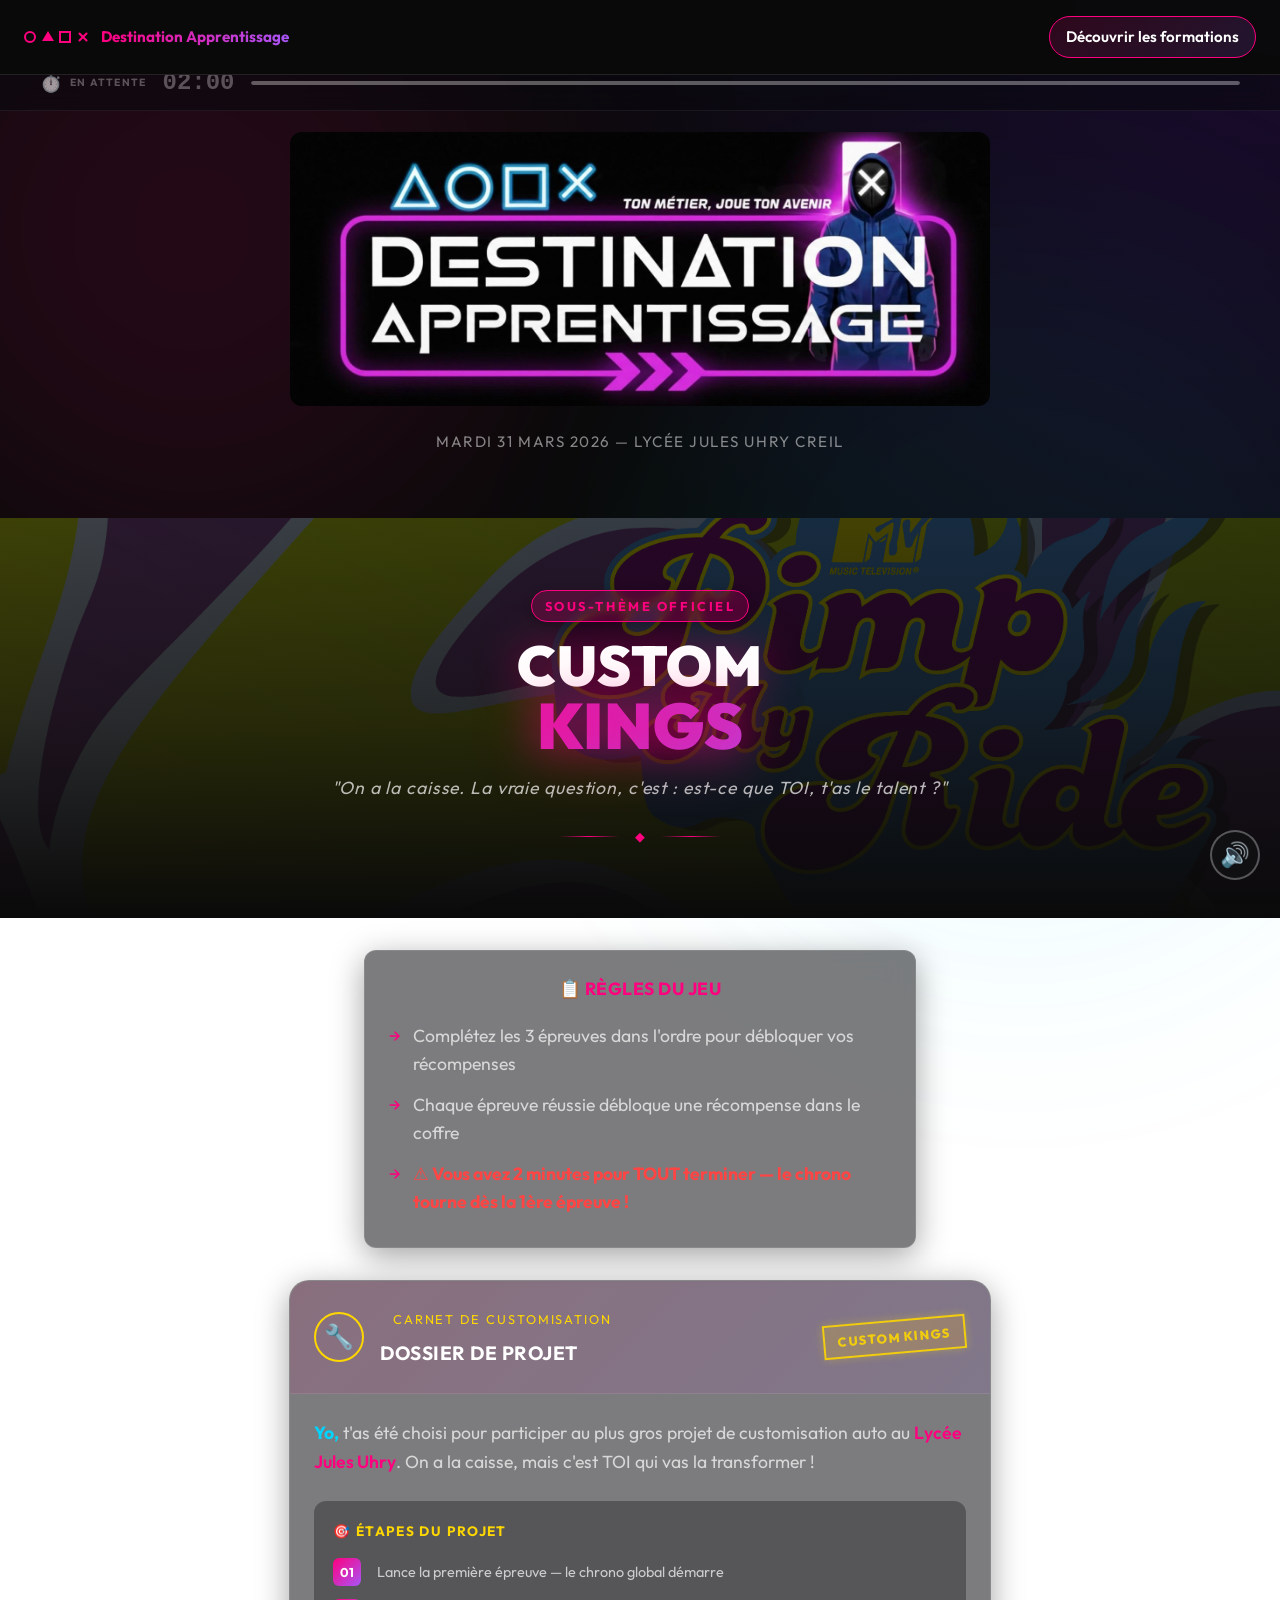
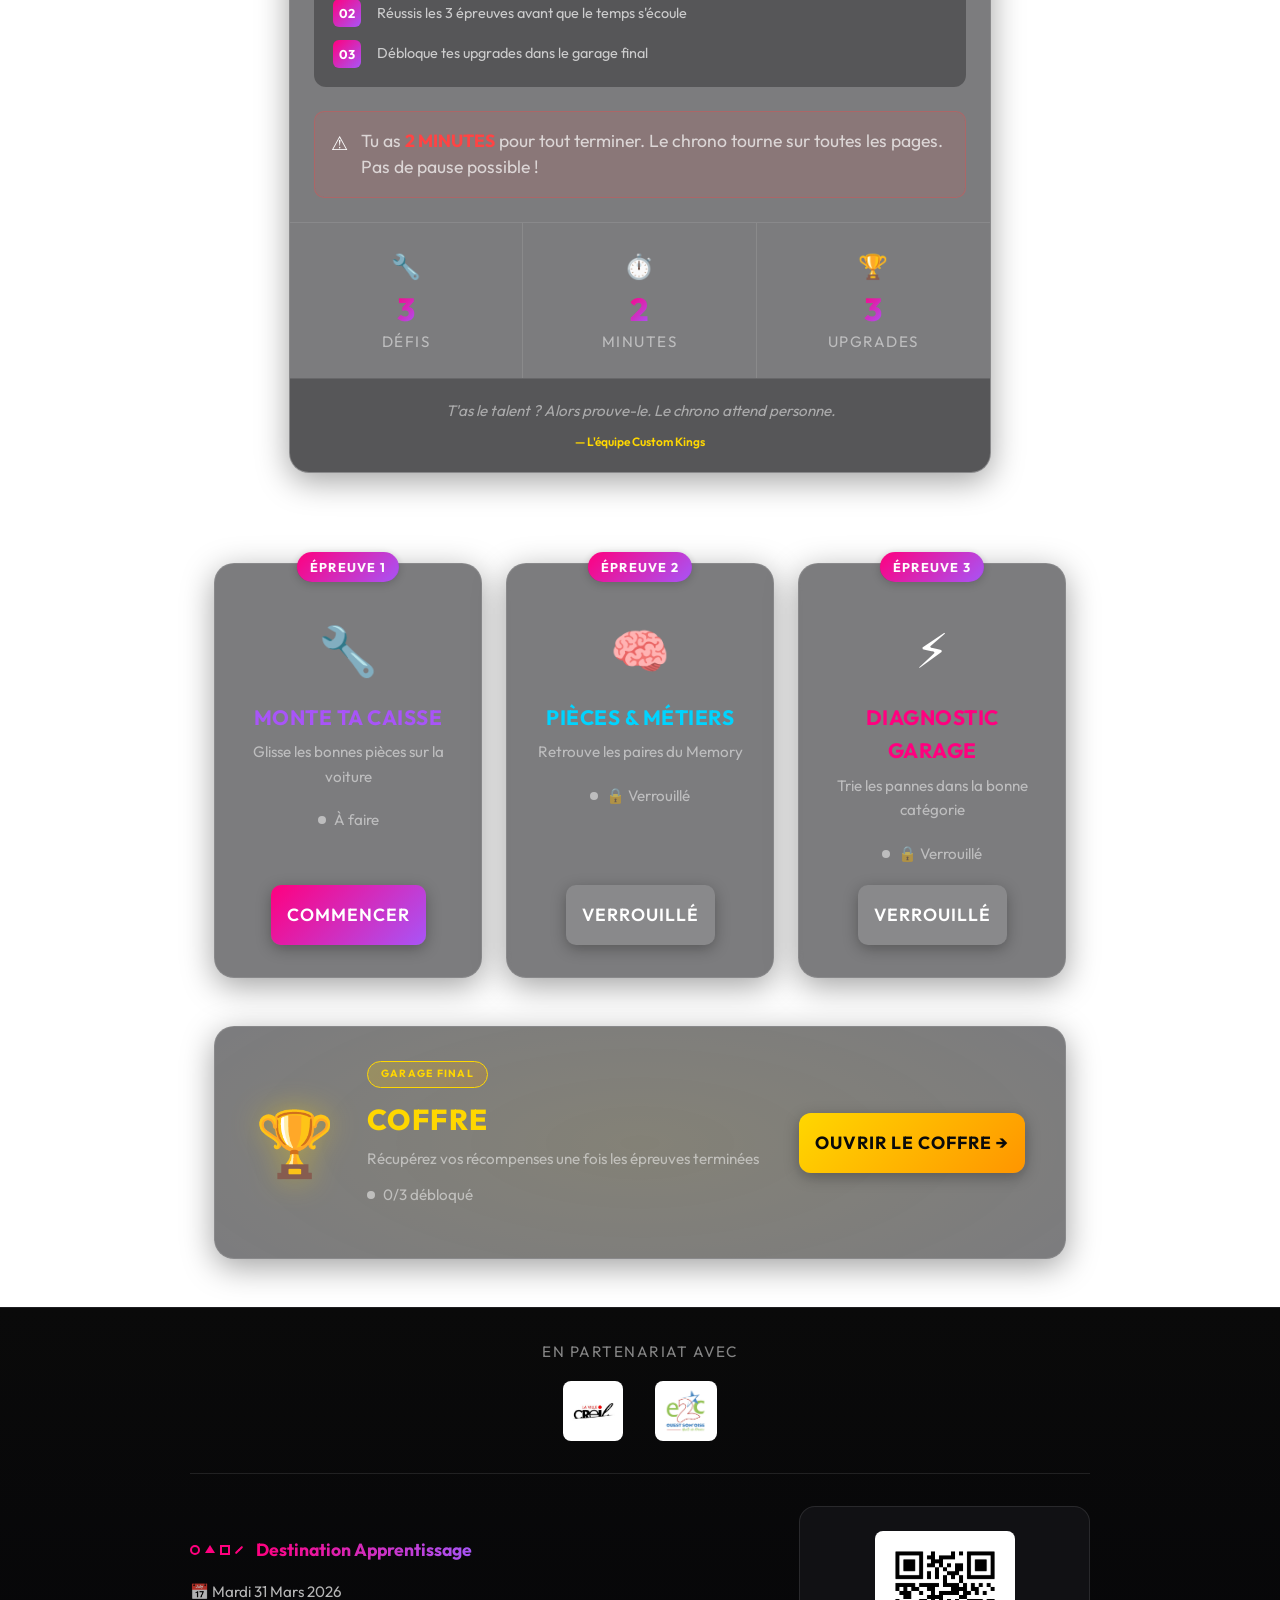
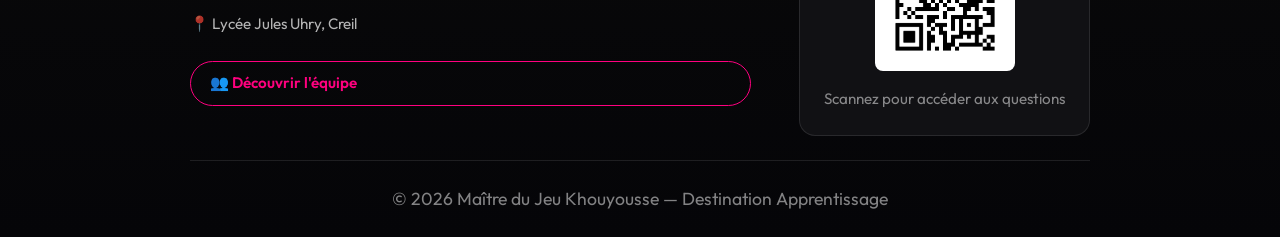
==== commit 8648a9b6: "Add files via upload" ====
--- a/index.html
+++ b/index.html
@@ -4,10 +4,10 @@
   <meta charset="UTF-8">
   <meta name="viewport" content="width=device-width, initial-scale=1.0">
   <title>Destination Apprentissage - Accueil</title>
-  <link rel="stylesheet" href="styles.css">
-  <link rel="icon" type="image/jpeg" href="favicon.jpeg">
+  <link rel="stylesheet" href="css/styles.css">
+  <link rel="icon" type="image/jpeg" href="img/favicon.jpeg">
   <audio id="bg-music" loop>
-    <source src="music.mp3" type="audio/mpeg">
+    <source src="audio/music.mp3" type="audio/mpeg">
   </audio>
 </head>
 <body>
@@ -45,18 +45,16 @@
     </div>
   </header>
 
-  <!-- Timer global injecté ici par globalTimer.js -->
-
   <main class="main-container">
     <section class="hero">
-      <img src="affiche_boost.jpeg" alt="Destination Apprentissage" class="hero-affiche">
+      <img src="img/affiche_boost.jpeg" alt="Destination Apprentissage" class="hero-affiche">
       <p class="hero-subtitle">Mardi 31 Mars 2026 — Lycée Jules Uhry Creil</p>
     </section>
 
     <section class="mission-section">
       <div class="mission-hero">
         <div class="mission-hero-bg">
-          <img src="pimp.jpg" alt="Custom Kings" class="mission-hero-img">
+          <img src="img/pimp.jpg" alt="Custom Kings" class="mission-hero-img">
           <div class="mission-hero-overlay"></div>
         </div>
         <div class="mission-hero-content">
@@ -137,7 +135,6 @@
       </div>
     </section>
 
-    <!-- ÉPREUVES EN LIGNE -->
     <section class="epreuves-section">
       <h2 class="epreuves-title">PARCOURS DES ÉPREUVES</h2>
       <div class="epreuves-row">
@@ -174,7 +171,6 @@
       </div>
     </section>
 
-    <!-- COFFRE SECTION -->
     <section class="coffre-section-index">
       <div class="coffre-banner">
         <div class="coffre-banner-glow"></div>
@@ -199,8 +195,8 @@
       <div class="footer-partners">
         <span class="partners-label">En partenariat avec</span>
         <div class="partners-logos">
-          <img src="logo-creil.png" alt="Ville de Creil" class="partner-logo">
-          <img src="logo-e2c.jpg" alt="E2C Ouest Som'Oise" class="partner-logo">
+          <img src="img/logo-creil.png" alt="Ville de Creil" class="partner-logo">
+          <img src="img/logo-e2c.jpg" alt="E2C Ouest Som'Oise" class="partner-logo">
         </div>
       </div>
       <div class="footer-main">
@@ -210,7 +206,7 @@
               <span class="symbol circle"></span>
               <span class="symbol triangle"></span>
               <span class="symbol square"></span>
-        <span class="symbol cross"></span>
+              <span class="symbol cross"></span>
             </div>
             <span class="footer-title">Destination Apprentissage</span>
           </div>
@@ -221,7 +217,7 @@
         <div class="footer-qr">
           <div class="qr-box">
             <div class="qr-placeholder" id="qr-code">
-              <img src="qrcode.png" alt="QR Code" class="qr-img">
+              <img src="img/qrcode.png" alt="QR Code" class="qr-img">
             </div>
             <p class="qr-label">Scannez pour accéder aux questions</p>
           </div>
@@ -233,10 +229,18 @@
     </div>
   </footer>
 
-  <script src="loader.js"></script>
-  <script src="gameState.js"></script>
-  <script src="globalTimer.js"></script>
-  <script src="index.js"></script>
-  <script src="music.js"></script>
+  <script src="js/loader.js"></script>
+  <script src="js/gameState.js"></script>
+  <script src="js/globalTimer.js"></script>
+  <script src="js/index.js"></script>
+  <script src="js/music.js"></script>
+  <script>
+    VanillaTilt.init(document.querySelectorAll(".epreuve-card, .coffre-banner"), {
+      max: 12,           // Inclinaison max
+      speed: 400,        // Vitesse de l'effet
+      glare: true,       // Active le reflet lumineux
+      "max-glare": 0.2   // Intensité du reflet
+    });
+  </script>
 </body>
-</html>
+</html>
--- a/css/styles.css
+++ b/css/styles.css
@@ -0,0 +1,4268 @@
+/* ==========================================
+   RESET & VARIABLES
+   ========================================== */
+
+@import url('https://fonts.googleapis.com/css2?family=Outfit:wght@300;400;600;700;800;900&display=swap');
+* {
+  margin: 0;
+  padding: 0;
+  box-sizing: border-box;
+}
+
+:root {
+  --bg: #0a0a0a;
+  --bg-card: #111114;
+  --bg-card-hover: #1a1a1f;
+  --pink: #ff007f;
+  --purple: #a855f7;
+  --cyan: #00d4ff;
+  --green: #00ff88;
+  --red: #ff4444;
+  --gold: #ffd700;
+  --white: #ffffff;
+  --gray: rgba(255,255,255,0.5);
+  --gray-light: rgba(255,255,255,0.7);
+  --border: rgba(255,255,255,0.1);
+}
+
+body {
+  font-family: 'Segoe UI', system-ui, -apple-system, sans-serif;
+  background: var(--bg);
+  color: var(--white);
+  line-height: 1.6;
+  min-height: 100vh;
+}
+
+/* HEADER */
+.header {
+  position: fixed;
+  top: 0;
+  left: 0;
+  right: 0;
+  z-index: 100;
+  display: flex;
+  justify-content: space-between;
+  align-items: center;
+  padding: 1rem 1.5rem;
+  background: rgba(10,10,10,0.95);
+  backdrop-filter: blur(10px);
+  border-bottom: 1px solid var(--border);
+}
+
+.header-left { display: flex; align-items: center; gap: 0.75rem; flex-shrink: 0; }
+.header-center { flex: 1; display: flex; justify-content: center; }
+.header-right { flex-shrink: 0; }
+
+.squid-symbols { display: flex; gap: 0.35rem; }
+.symbol.circle { width: 12px; height: 12px; border: 2px solid var(--pink); border-radius: 50%; }
+.symbol.triangle { width: 0; height: 0; border-left: 6px solid transparent; border-right: 6px solid transparent; border-bottom: 10px solid var(--pink); }
+.symbol.square { width: 12px; height: 12px; border: 2px solid var(--pink); }
+.symbol.cross { width: 12px; height: 12px; position: relative; }
+.symbol.cross::before, .symbol.cross::after { content: ''; position: absolute; background: var(--pink); border-radius: 1px; width: 2px; height: 100%; top: 50%; left: 50%; }
+.symbol.cross::before { transform: translate(-50%, -50%) rotate(45deg); }
+.symbol.cross::after { transform: translate(-50%, -50%) rotate(-45deg); }
+
+.logo-text {
+  font-size: 0.95rem;
+  font-weight: 700;
+  background: linear-gradient(90deg, var(--pink), var(--purple));
+  -webkit-background-clip: text;
+  -webkit-text-fill-color: transparent;
+}
+
+.back-btn { color: var(--gray); text-decoration: none; font-size: 0.9rem; transition: color 0.2s; white-space: nowrap; flex-shrink: 0; }
+.back-btn:hover { color: var(--white); }
+
+.page-badge {
+  padding: 0.3rem 1rem;
+  background: rgba(255,0,127,0.15);
+  border: 1px solid var(--pink);
+  border-radius: 20px;
+  font-size: 0.7rem;
+  font-weight: 600;
+  letter-spacing: 0.1em;
+  color: var(--pink);
+}
+.page-badge.gold { background: rgba(255,215,0,0.15); border-color: var(--gold); color: var(--gold); }
+
+/* MAIN */
+.main-container { padding-top: 70px; }
+
+/* HERO */
+.hero { padding: 2rem 1.5rem; text-align: center; }
+.hero-affiche { max-width: 700px; width: 100%; height: auto; border-radius: 12px; }
+.hero-subtitle { margin-top: 1rem; color: var(--gray); font-size: 0.85rem; letter-spacing: 0.1em; text-transform: uppercase; }
+
+/* RULES */
+.rules-section { padding: 0 1.5rem 2rem; max-width: 600px; margin: 0 auto; }
+.card { background: var(--bg-card); border: 1px solid var(--border); border-radius: 12px; padding: 1.5rem; text-align: center; }
+.card h2 { color: var(--pink); font-size: 1.1rem; margin-bottom: 0.75rem; }
+.rules-list { list-style: none; text-align: left; }
+.rules-list li { color: var(--gray-light); font-size: 0.85rem; padding: 0.4rem 0; padding-left: 1.5rem; position: relative; }
+.rules-list li::before { content: "→"; position: absolute; left: 0; color: var(--pink); }
+.warning { color: var(--red) !important; }
+
+/* SLIDER */
+.slider-section { padding: 2rem 0; }
+.section-title { text-align: center; font-size: 1rem; color: var(--gray); letter-spacing: 0.15em; margin-bottom: 1.5rem; }
+.slider-container { display: flex; align-items: center; justify-content: center; max-width: 420px; margin: 0 auto; padding: 0 0.5rem; }
+.slider-viewport { flex: 1; overflow: hidden; border-radius: 20px; }
+.slider-track { display: flex; transition: transform 0.4s ease; }
+.slide { min-width: 100%; padding: 0.5rem; }
+
+.slide-card { background: var(--bg-card); border: 2px solid var(--border); border-radius: 20px; padding: 2rem 1.5rem; text-align: center; position: relative; transition: all 0.3s; }
+.slide-card:hover { border-color: var(--pink); }
+.slide-card.locked { opacity: 0.5; }
+.slide-card.locked:hover { border-color: var(--border); }
+.slide-card.coffre { border-color: rgba(255,215,0,0.3); }
+.slide-card.coffre:hover { border-color: var(--gold); }
+
+.slide-badge { position: absolute; top: -12px; left: 50%; transform: translateX(-50%); padding: 0.3rem 1rem; background: linear-gradient(135deg, var(--pink), var(--purple)); border-radius: 20px; font-size: 0.7rem; font-weight: 700; letter-spacing: 0.1em; }
+.slide-badge.gold { background: linear-gradient(135deg, var(--gold), #ff9500); }
+.slide-icon { font-size: 3.5rem; margin: 1rem 0; }
+.slide-card h3 { font-size: 1.5rem; margin-bottom: 0.5rem; }
+.slide-card h3.pink { color: var(--pink); }
+.slide-card h3.cyan { color: var(--cyan); }
+.slide-card h3.purple { color: var(--purple); }
+.slide-card h3.gold { color: var(--gold); }
+.slide-card p { color: var(--gray); font-size: 0.9rem; margin-bottom: 1.5rem; }
+.slide-status { display: flex; align-items: center; justify-content: center; gap: 0.5rem; margin-bottom: 1.5rem; font-size: 0.85rem; color: var(--gray); }
+
+.status-dot { width: 8px; height: 8px; border-radius: 50%; background: var(--gray); }
+.status-dot.success { background: var(--green); }
+.status-dot.fail { background: var(--red); }
+
+.slide-btn { display: inline-block; padding: 0.8rem 2rem; background: linear-gradient(135deg, var(--pink), var(--purple)); border-radius: 10px; color: white; text-decoration: none; font-size: 0.9rem; font-weight: 600; transition: all 0.3s; }
+.slide-btn:hover { transform: scale(1.05); box-shadow: 0 0 25px rgba(255,0,127,0.4); }
+.slide-btn.disabled { background: var(--border); pointer-events: none; }
+.slide-btn.success { background: var(--green); pointer-events: none; }
+.slide-btn.fail { background: var(--red); pointer-events: none; }
+.slide-btn.gold { background: linear-gradient(135deg, var(--gold), #ff9500); }
+
+.slider-btn { width: 36px; height: 36px; background: var(--bg-card); border: 1px solid var(--border); border-radius: 50%; color: var(--white); font-size: 1.2rem; cursor: pointer; transition: all 0.3s; flex-shrink: 0; }
+.slider-btn:hover { border-color: var(--pink); color: var(--pink); }
+.slider-dots { display: flex; justify-content: center; gap: 0.75rem; margin-top: 1.5rem; }
+.dot { width: 10px; height: 10px; border-radius: 50%; background: var(--border); cursor: pointer; transition: all 0.3s; }
+.dot:hover { background: var(--gray); }
+.dot.active { background: var(--pink); transform: scale(1.2); }
+
+/* ==========================================
+   MISSION SECTION - STYLE CINÉMATIQUE
+   ========================================== */
+.mission-section { 
+  padding: 0; 
+  max-width: 100%; 
+  margin: 2rem 0; 
+}
+
+/* HERO BANNER */
+.mission-hero {
+  position: relative;
+  width: 100%;
+  height: 400px;
+  overflow: hidden;
+  display: flex;
+  align-items: center;
+  justify-content: center;
+}
+
+.mission-hero-bg {
+  position: absolute;
+  inset: 0;
+  z-index: 0;
+}
+
+.mission-hero-img {
+  width: 100%;
+  height: 100%;
+  object-fit: cover;
+  object-position: center 20%;
+  filter: brightness(0.4) saturate(1.2);
+}
+
+.mission-hero-overlay {
+  position: absolute;
+  inset: 0;
+  background: linear-gradient(
+    180deg,
+    rgba(10, 10, 10, 0.3) 0%,
+    rgba(10, 10, 10, 0.6) 50%,
+    rgba(10, 10, 10, 1) 100%
+  );
+}
+
+.mission-hero-content {
+  position: relative;
+  z-index: 1;
+  text-align: center;
+  padding: 2rem;
+}
+
+.mission-tag {
+  display: inline-block;
+  padding: 0.4rem 1.2rem;
+  background: rgba(255, 0, 127, 0.2);
+  border: 1px solid var(--pink);
+  border-radius: 30px;
+  font-size: 0.7rem;
+  font-weight: 700;
+  letter-spacing: 0.2em;
+  color: var(--pink);
+  margin-bottom: 1rem;
+  text-transform: uppercase;
+}
+
+.mission-main-title {
+  font-size: 3.5rem;
+  font-weight: 900;
+  line-height: 1;
+  color: var(--white);
+  text-transform: uppercase;
+  letter-spacing: 0.1em;
+  text-shadow: 0 0 40px rgba(255, 0, 127, 0.5);
+  margin-bottom: 1rem;
+}
+
+.mission-main-title span {
+  display: block;
+  font-size: 4rem;
+  background: linear-gradient(135deg, var(--pink), var(--purple), var(--cyan));
+  -webkit-background-clip: text;
+  -webkit-text-fill-color: transparent;
+  filter: drop-shadow(0 0 30px rgba(255, 0, 127, 0.4));
+}
+
+.mission-tagline {
+  font-size: 1.1rem;
+  color: var(--gray-light);
+  font-style: italic;
+  letter-spacing: 0.05em;
+}
+
+.mission-divider {
+  display: flex;
+  align-items: center;
+  justify-content: center;
+  gap: 1rem;
+  margin-top: 1.5rem;
+}
+
+.divider-line {
+  width: 60px;
+  height: 1px;
+  background: linear-gradient(90deg, transparent, var(--pink), transparent);
+}
+
+.divider-icon {
+  color: var(--pink);
+  font-size: 0.8rem;
+}
+
+/* BRIEFING CARD */
+.briefing-container {
+  max-width: 700px;
+  margin: -40px auto 0;
+  padding: 0 1.5rem;
+  position: relative;
+  z-index: 2;
+}
+
+.briefing-card {
+  background: linear-gradient(145deg, var(--bg-card), #0d0d10);
+  border: 1px solid var(--border);
+  border-radius: 20px;
+  overflow: hidden;
+  box-shadow: 
+    0 20px 60px rgba(0, 0, 0, 0.5),
+    0 0 0 1px rgba(255, 255, 255, 0.05) inset;
+}
+
+.briefing-header {
+  display: flex;
+  align-items: center;
+  gap: 1rem;
+  padding: 1.5rem;
+  background: linear-gradient(135deg, rgba(255, 0, 127, 0.1), rgba(168, 85, 247, 0.1));
+  border-bottom: 1px solid var(--border);
+  position: relative;
+}
+
+.briefing-icon {
+  position: relative;
+  width: 50px;
+  height: 50px;
+  display: flex;
+  align-items: center;
+  justify-content: center;
+}
+
+.icon-ring {
+  position: absolute;
+  inset: 0;
+  border: 2px solid var(--gold);
+  border-radius: 50%;
+  animation: pulse-ring 2s ease-out infinite;
+}
+
+@keyframes pulse-ring {
+  0% { transform: scale(1); opacity: 1; }
+  100% { transform: scale(1.3); opacity: 0; }
+}
+
+.icon-center {
+  font-size: 1.5rem;
+  position: relative;
+  z-index: 1;
+}
+
+.briefing-title {
+  flex: 1;
+}
+
+.briefing-label {
+  display: block;
+  font-size: 0.65rem;
+  color: var(--gold);
+  letter-spacing: 0.15em;
+  margin-bottom: 0.2rem;
+}
+
+.briefing-title h3 {
+  font-size: 1.2rem;
+  font-weight: 700;
+  color: var(--white);
+  margin: 0;
+}
+
+.briefing-stamp {
+  padding: 0.3rem 0.8rem;
+  background: linear-gradient(135deg, rgba(255,215,0,0.2), rgba(255,165,0,0.2));
+  border: 2px solid var(--gold);
+  color: var(--gold);
+  font-size: 0.7rem;
+  font-weight: 800;
+  letter-spacing: 0.1em;
+  transform: rotate(-5deg);
+  opacity: 0.9;
+  box-shadow: 0 0 10px rgba(255,215,0,0.3);
+}
+
+.briefing-body {
+  padding: 1.5rem;
+}
+
+.briefing-intro {
+  font-size: 1rem;
+  color: var(--gray-light);
+  line-height: 1.7;
+  margin-bottom: 1.5rem;
+}
+
+.briefing-intro strong {
+  color: var(--cyan);
+}
+
+.highlight {
+  color: var(--pink);
+  font-weight: 600;
+}
+
+.briefing-objectives {
+  background: rgba(0, 0, 0, 0.3);
+  border-radius: 12px;
+  padding: 1.2rem;
+  margin-bottom: 1.5rem;
+}
+
+.briefing-objectives h4 {
+  font-size: 0.85rem;
+  color: var(--gold);
+  margin-bottom: 1rem;
+  letter-spacing: 0.1em;
+}
+
+.briefing-objectives ul {
+  list-style: none;
+  display: flex;
+  flex-direction: column;
+  gap: 0.8rem;
+}
+
+.briefing-objectives li {
+  display: flex;
+  align-items: center;
+  gap: 1rem;
+  color: var(--gray-light);
+  font-size: 0.9rem;
+}
+
+.obj-number {
+  display: flex;
+  align-items: center;
+  justify-content: center;
+  width: 28px;
+  height: 28px;
+  background: linear-gradient(135deg, var(--pink), var(--purple));
+  border-radius: 6px;
+  font-size: 0.75rem;
+  font-weight: 700;
+  color: var(--white);
+  flex-shrink: 0;
+}
+
+.briefing-warning {
+  display: flex;
+  align-items: flex-start;
+  gap: 0.8rem;
+  padding: 1rem;
+  background: rgba(255, 68, 68, 0.1);
+  border: 1px solid rgba(255, 68, 68, 0.3);
+  border-radius: 10px;
+}
+
+.briefing-warning .warning-icon {
+  font-size: 1.2rem;
+  flex-shrink: 0;
+}
+
+.briefing-warning p {
+  margin: 0;
+  font-size: 0.85rem;
+  color: var(--gray-light);
+  line-height: 1.5;
+}
+
+.briefing-warning strong {
+  color: var(--red);
+}
+
+/* STATS */
+.briefing-stats {
+  display: grid;
+  grid-template-columns: repeat(3, 1fr);
+  border-top: 1px solid var(--border);
+}
+
+.stat-card {
+  display: flex;
+  flex-direction: column;
+  align-items: center;
+  padding: 1.5rem 1rem;
+  border-right: 1px solid var(--border);
+  transition: background 0.3s;
+}
+
+.stat-card:last-child {
+  border-right: none;
+}
+
+.stat-card:hover {
+  background: rgba(255, 0, 127, 0.05);
+}
+
+.stat-icon {
+  font-size: 1.5rem;
+  margin-bottom: 0.5rem;
+}
+
+.stat-number {
+  font-size: 2rem;
+  font-weight: 800;
+  background: linear-gradient(135deg, var(--pink), var(--purple));
+  -webkit-background-clip: text;
+  -webkit-text-fill-color: transparent;
+  line-height: 1;
+}
+
+.stat-text {
+  font-size: 0.7rem;
+  color: var(--gray);
+  letter-spacing: 0.1em;
+  margin-top: 0.3rem;
+}
+
+/* FOOTER */
+.briefing-footer {
+  padding: 1.2rem 1.5rem;
+  background: rgba(0, 0, 0, 0.3);
+  text-align: center;
+  border-top: 1px solid var(--border);
+}
+
+.briefing-footer p {
+  font-size: 0.85rem;
+  color: var(--gray);
+  font-style: italic;
+  margin: 0 0 0.3rem 0;
+}
+
+.footer-signature {
+  font-size: 0.75rem;
+  color: var(--gold);
+  font-weight: 600;
+}
+
+/* RESPONSIVE */
+@media (max-width: 768px) {
+  .mission-hero {
+    height: 320px;
+  }
+  
+  .mission-main-title {
+    font-size: 2.2rem;
+  }
+  
+  .mission-main-title span {
+    font-size: 2.8rem;
+  }
+  
+  .briefing-container {
+    padding: 0 1rem;
+    margin-top: -30px;
+  }
+  
+  .briefing-header {
+    flex-wrap: wrap;
+    gap: 0.8rem;
+  }
+  
+  .briefing-stamp {
+    position: absolute;
+    top: 1rem;
+    right: 1rem;
+  }
+  
+  .briefing-stats {
+    grid-template-columns: repeat(3, 1fr);
+  }
+  
+  .stat-card {
+    padding: 1rem 0.5rem;
+  }
+  
+  .stat-number {
+    font-size: 1.5rem;
+  }
+}
+
+@media (max-width: 480px) {
+  .mission-hero {
+    height: 280px;
+  }
+  
+  .mission-main-title {
+    font-size: 1.8rem;
+  }
+  
+  .mission-main-title span {
+    font-size: 2.2rem;
+  }
+  
+  .mission-tagline {
+    font-size: 0.9rem;
+  }
+  
+  .briefing-icon {
+    display: none;
+  }
+  
+  .stat-icon {
+    font-size: 1.2rem;
+  }
+  
+  .stat-number {
+    font-size: 1.3rem;
+  }
+  
+  .stat-text {
+    font-size: 0.6rem;
+  }
+}
+
+
+/* GAME PAGE */
+.game-page { padding: 80px 1.5rem 2rem; min-height: 100vh; display: flex; align-items: center; justify-content: center; }
+.game-container { width: 100%; max-width: 450px; }
+.game-header { text-align: center; margin-bottom: 2rem; }
+.game-icon-large { font-size: 3.5rem; margin-bottom: 0.5rem; }
+.game-header h1 { font-size: 2rem; margin-bottom: 0.5rem; }
+.game-header h1.pink { color: var(--pink); }
+.game-header h1.cyan { color: var(--cyan); }
+.game-header h1.purple { color: var(--purple); }
+.game-header h1.gold { color: var(--gold); }
+.game-header p { color: var(--gray); font-size: 0.95rem; }
+.game-content { background: var(--bg-card); border: 1px solid var(--border); border-radius: 20px; padding: 2rem; }
+
+/* TIMER */
+.timer-container { text-align: center; margin-bottom: 1.5rem; }
+.timer-display { display: flex; align-items: center; justify-content: center; gap: 0.25rem; }
+.timer-num { font-size: 4rem; font-weight: 800; font-family: 'Courier New', monospace; background: linear-gradient(135deg, var(--pink), var(--purple)); -webkit-background-clip: text; -webkit-text-fill-color: transparent; }
+.timer-sep { font-size: 3.5rem; color: var(--pink); animation: blink 1s infinite; }
+@keyframes blink { 0%, 100% { opacity: 1; } 50% { opacity: 0.3; } }
+.timer-label { display: block; font-size: 0.7rem; color: var(--gray); letter-spacing: 0.2em; margin-top: 0.5rem; }
+
+/* BUTTONS */
+.btn-primary { display: block; width: 100%; padding: 1rem; background: linear-gradient(135deg, var(--pink), var(--purple)); border: none; border-radius: 10px; color: white; font-size: 1rem; font-weight: 600; text-decoration: none; text-align: center; cursor: pointer; transition: all 0.3s; }
+.btn-primary:hover { transform: scale(1.02); box-shadow: 0 0 30px rgba(255,0,127,0.4); }
+.btn-primary:disabled { opacity: 0.6; cursor: not-allowed; transform: none; box-shadow: none; }
+.btn-gold { background: linear-gradient(135deg, var(--gold), #ff9500); }
+.btn-success { padding: 0.8rem 1.5rem; background: rgba(0,255,136,0.15); border: 1px solid var(--green); border-radius: 8px; color: var(--green); font-size: 0.9rem; font-weight: 600; cursor: pointer; transition: all 0.3s; }
+.btn-success:hover { background: var(--green); color: var(--bg); }
+.btn-fail { padding: 0.8rem 1.5rem; background: rgba(255,68,68,0.15); border: 1px solid var(--red); border-radius: 8px; color: var(--red); font-size: 0.9rem; font-weight: 600; cursor: pointer; transition: all 0.3s; }
+.btn-fail:hover { background: var(--red); color: var(--bg); }
+.btn-reset { margin-top: 2rem; padding: 0.6rem 1rem; background: transparent; border: 1px solid var(--border); border-radius: 6px; color: var(--gray); font-size: 0.8rem; cursor: pointer; transition: all 0.3s; width: 100%; }
+.btn-reset:hover { border-color: var(--red); color: var(--red); }
+
+/* WARNING */
+.warning-box { background: rgba(255,150,0,0.1); border: 1px solid rgba(255,150,0,0.4); border-radius: 10px; padding: 1rem; margin-bottom: 1.5rem; display: flex; align-items: flex-start; gap: 0.75rem; }
+.warning-box.active { background: rgba(255,68,68,0.15); border-color: var(--red); animation: pulse-warning 1s infinite; }
+@keyframes pulse-warning { 0%, 100% { opacity: 1; } 50% { opacity: 0.7; } }
+.warning-icon { font-size: 1.3rem; flex-shrink: 0; }
+.warning-box p { color: rgba(255,200,100,0.9); font-size: 0.85rem; margin: 0; text-align: left; }
+.warning-box.active p { color: var(--red); }
+
+/* LOCKED */
+.locked-container { text-align: center; }
+.locked-box { padding: 2rem; }
+.lock-icon { font-size: 3rem; display: block; margin-bottom: 1rem; }
+.locked-box h3 { color: var(--gray-light); margin-bottom: 0.5rem; }
+.locked-box p { color: var(--gray); margin-bottom: 1.5rem; }
+
+/* VALIDATION */
+.validation-container { margin-top: 1.5rem; padding-top: 1.5rem; border-top: 1px solid var(--border); animation: fadeIn 0.3s ease; }
+@keyframes fadeIn { from { opacity: 0; transform: translateY(10px); } to { opacity: 1; transform: translateY(0); } }
+.validation-box { text-align: center; }
+.validation-box h3 { color: var(--pink); margin-bottom: 0.5rem; }
+.validation-box p { color: var(--gray); margin-bottom: 1rem; }
+.validation-btns { display: flex; gap: 1rem; justify-content: center; }
+
+/* RESULT */
+.result-container { animation: fadeIn 0.3s ease; }
+.result-box { text-align: center; padding: 1rem 0; }
+.result-icon { width: 70px; height: 70px; margin: 0 auto 1rem; border-radius: 50%; display: flex; align-items: center; justify-content: center; font-size: 2rem; font-weight: 700; }
+.result-box.success .result-icon { background: rgba(0,255,136,0.15); color: var(--green); }
+.result-box.fail .result-icon { background: rgba(255,68,68,0.15); color: var(--red); }
+.result-box h3 { font-size: 1.3rem; margin-bottom: 0.5rem; }
+.result-box.success h3 { color: var(--green); }
+.result-box.fail h3 { color: var(--red); }
+.result-box p { color: var(--gray); margin-bottom: 1.5rem; }
+.result-score { font-size: 1.1rem; color: var(--gray-light); margin-bottom: 1rem !important; }
+
+/* QUIZ */
+.quiz-container { animation: fadeIn 0.3s ease; }
+.quiz-progress { margin-bottom: 1.5rem; }
+#progress-text { font-size: 0.8rem; color: var(--gray); }
+.progress-bar { height: 4px; background: var(--border); border-radius: 2px; margin-top: 0.5rem; overflow: hidden; }
+.progress-fill { height: 100%; background: linear-gradient(90deg, var(--pink), var(--cyan)); transition: width 0.3s; }
+.quiz-question { font-size: 1.1rem; text-align: center; margin-bottom: 1.5rem; color: var(--white); }
+.quiz-options { display: flex; flex-direction: column; gap: 0.6rem; }
+.quiz-option { padding: 1rem; background: rgba(255,255,255,0.03); border: 1px solid var(--border); border-radius: 10px; color: var(--white); font-size: 0.95rem; text-align: left; cursor: pointer; transition: all 0.2s; }
+.quiz-option:hover { border-color: var(--cyan); background: rgba(0,212,255,0.08); }
+.quiz-option.correct { border-color: var(--green); background: rgba(0,255,136,0.15); }
+.quiz-option.wrong { border-color: var(--red); background: rgba(255,68,68,0.15); }
+
+/* COFFRE */
+.coffre-progress { display: flex; align-items: center; justify-content: center; margin-bottom: 2rem; }
+.progress-item { display: flex; flex-direction: column; align-items: center; gap: 0.4rem; }
+.progress-item span { font-size: 0.75rem; color: var(--gray); }
+.progress-circle { width: 40px; height: 40px; border-radius: 50%; display: flex; align-items: center; justify-content: center; font-weight: 700; background: rgba(255,255,255,0.05); border: 2px solid var(--gray); color: var(--gray); transition: all 0.3s; }
+.progress-circle.success { background: rgba(0,255,136,0.15); border-color: var(--green); color: var(--green); }
+.progress-circle.fail { background: rgba(255,68,68,0.15); border-color: var(--red); color: var(--red); }
+.progress-line { width: 30px; height: 2px; background: var(--border); margin: 0 0.5rem; margin-bottom: 1.5rem; }
+.rewards-list { display: flex; flex-direction: column; gap: 0.75rem; }
+.reward-card { display: flex; align-items: center; gap: 1rem; padding: 1rem; background: rgba(255,255,255,0.02); border: 1px solid var(--border); border-radius: 12px; cursor: pointer; transition: all 0.3s; }
+.reward-card:hover { background: rgba(255,255,255,0.05); border-color: var(--pink); }
+.reward-card.unlocked { border-color: var(--green); }
+.reward-card.unlocked:hover { border-color: var(--green); background: rgba(0,255,136,0.05); }
+.reward-icon { font-size: 1.8rem; }
+.reward-info { flex: 1; }
+.reward-info h3 { font-size: 1rem; margin-bottom: 0.15rem; }
+.reward-link { font-size: 0.75rem; color: var(--gray); }
+.reward-status { font-size: 0.8rem; color: var(--gray); }
+.reward-status.unlocked { color: var(--green); }
+.reward-status.failed { color: var(--red); }
+
+/* MODAL */
+.modal { position: fixed; inset: 0; background: rgba(0,0,0,0.9); display: none; align-items: center; justify-content: center; z-index: 1000; padding: 1rem; }
+.modal.visible { display: flex; }
+.modal-content { background: var(--bg-card); border-radius: 20px; padding: 2.5rem 2rem; text-align: center; max-width: 380px; width: 100%; animation: scaleIn 0.3s ease; }
+@keyframes scaleIn { from { transform: scale(0.9); opacity: 0; } to { transform: scale(1); opacity: 1; } }
+.modal-content.success { border: 1px solid var(--green); }
+.modal-content.fail { border: 1px solid var(--red); }
+.modal-icon { width: 70px; height: 70px; margin: 0 auto 1rem; border-radius: 50%; display: flex; align-items: center; justify-content: center; font-size: 2rem; font-weight: 700; }
+.modal-content.success .modal-icon { background: rgba(0,255,136,0.15); color: var(--green); }
+.modal-content.fail .modal-icon { background: rgba(255,68,68,0.15); color: var(--red); }
+.modal-content h3 { font-size: 1.3rem; margin-bottom: 0.75rem; }
+.modal-content.success h3 { color: var(--green); }
+.modal-content.fail h3 { color: var(--red); }
+.modal-content p { color: var(--gray); line-height: 1.5; margin-bottom: 1.5rem; }
+
+/* FOOTER */
+.footer { text-align: center; padding: 1.5rem; border-top: 1px solid var(--border); color: var(--gray); font-size: 0.8rem; }
+
+/* UTILITIES */
+.hidden { display: none !important; }
+
+/* RESPONSIVE TABLET */
+@media (max-width: 768px) {
+  .mission-content { grid-template-columns: 1fr; gap: 1.5rem; }
+  .mission-posters { flex-direction: row; justify-content: center; }
+  .poster-inner { max-height: 200px; }
+  .mission-title { font-size: 1.5rem; }
+  .mission-card { padding: 1.5rem; }
+}
+
+/* RESPONSIVE MOBILE */
+@media (max-width: 480px) {
+  .header { padding: 0.75rem 1rem; }
+  .logo-text { display: none; }
+  .timer-num { font-size: 3rem; }
+  .timer-sep { font-size: 2.5rem; }
+  .game-header h1 { font-size: 1.6rem; }
+  .game-content { padding: 1.5rem; }
+  .slider-btn { width: 32px; height: 32px; font-size: 1rem; }
+  .slide-card { padding: 1.5rem 1rem; }
+  .slide-icon { font-size: 2.5rem; }
+  .slide-card h3 { font-size: 1.2rem; }
+  .slide-btn { padding: 0.6rem 1.5rem; font-size: 0.8rem; }
+  .mission-section { padding: 2rem 1rem; }
+  .mission-title-box { padding: 1rem 1.5rem; }
+  .mission-title { font-size: 1.3rem; }
+  .mission-posters { flex-direction: column; align-items: center; }
+  .poster-card { width: 100%; max-width: 200px; }
+  .poster-inner { max-height: 180px; }
+  .progress-line { width: 20px; }
+  .progress-circle { width: 35px; height: 35px; font-size: 0.9rem; }
+  .validation-btns { flex-direction: column; }
+  .btn-success, .btn-fail { width: 100%; }
+}
+
+/* =================================================================
+   CORRECTIF MOBILE (A COLLER À LA FIN DE STYLES.CSS)
+   ================================================================= */
+
+@media screen and (max-width: 768px) {
+
+  /* --- STRUCTURE GLOBALE --- */
+  body, html {
+    overflow-x: hidden; /* Empêche le scroll horizontal indésirable */
+    width: 100%;
+  }
+
+  .main-container, .game-container, .game-page {
+    width: 100%;
+    padding: 10px;
+    box-sizing: border-box;
+    margin: 0;
+  }
+
+  /* --- HEADER MOBILE --- */
+  .header {
+    padding: 0.75rem 1rem;
+    gap: 0.5rem;
+  }
+  
+  .header-left {
+    flex-shrink: 0;
+  }
+
+  .header-center {
+    flex: 1;
+    display: flex;
+    justify-content: center;
+  }
+  
+  .header-right {
+    flex-shrink: 0;
+  }
+  
+  .back-btn {
+    font-size: 0.85rem;
+  }
+  
+  .page-badge {
+    padding: 0.25rem 0.6rem;
+    font-size: 0.6rem;
+  }
+
+  /* --- INDEX : HERO & MISSION --- */
+  .hero-affiche {
+    width: 100%;
+    height: auto;
+    object-fit: cover;
+  }
+
+  .mission-content {
+    display: flex;
+    flex-direction: column !important; /* Les éléments passent l'un sous l'autre */
+  }
+
+  .mission-posters {
+    flex-direction: column !important;
+    width: 100%;
+    align-items: center;
+  }
+
+  .poster-card {
+    width: 100%;
+    max-width: 320px; /* Taille max sur mobile */
+    margin-bottom: 20px;
+  }
+  
+  .poster-img {
+    width: 100%;
+    height: auto;
+  }
+
+  .mission-description {
+    padding: 0 !important;
+    width: 100%;
+  }
+
+  /* --- SLIDER (CARROUSEL) --- */
+  .slider-section {
+    width: 100%;
+    overflow: hidden;
+  }
+
+  .slider-container {
+    padding: 0;
+    width: 100%;
+  }
+
+  .slider-viewport {
+    width: 90%; /* Le slider prend 90% de la largeur */
+    margin: 0 auto;
+  }
+
+  .slide-card {
+    width: 100% !important; /* La carte remplit le viewport */
+    min-height: auto; /* Hauteur adaptative */
+    padding: 20px 10px;
+    margin: 0;
+    box-sizing: border-box;
+  }
+  
+  .slider-btn {
+    z-index: 10; /* S'assure que les flèches sont au-dessus */
+  }
+
+  /* --- PAGES JEUX (QUIZ, ENIGME...) --- */
+  .game-header h1 {
+    font-size: 2rem; /* Titre plus petit */
+    word-wrap: break-word; /* Coupe les mots si trop longs */
+  }
+
+  .game-icon-large {
+    font-size: 3rem;
+  }
+  
+  /* Quiz : Boutons l'un sous l'autre */
+  .quiz-options {
+    display: flex;
+    flex-direction: column;
+    gap: 10px;
+  }
+  
+  .quiz-option {
+    width: 100%;
+    box-sizing: border-box;
+  }
+
+  /* Enigme : Timer adaptable */
+  .timer-display {
+    font-size: 15vw; /* S'adapte à la largeur de l'écran */
+  }
+  
+  .validation-btns {
+    display: flex;
+    flex-direction: column;
+    width: 100%;
+    gap: 10px;
+  }
+  
+  .validation-btns button {
+    width: 100%;
+    margin: 0;
+  }
+
+  /* --- COFFRE --- */
+  .rewards-list {
+    display: flex;
+    flex-direction: column !important;
+  }
+
+  .reward-card {
+    width: 100% !important;
+    box-sizing: border-box;
+    margin-bottom: 10px;
+  }
+
+  /* Progression Coffre (Boules 1-2-3) */
+  .coffre-progress {
+    justify-content: center;
+    flex-wrap: wrap;
+    gap: 10px;
+  }
+  
+  .progress-line {
+    width: 20px; /* Ligne plus courte entre les boules */
+  }
+
+  /* --- MODALES POPUP --- */
+  .modal-content {
+    width: 90% !important;
+    margin: 20% auto;
+    padding: 20px;
+  }
+}
+
+/* ==========================================
+   LAYOUTS CÔTE À CÔTE
+   ========================================== */
+
+/* Layout pour les pages de jeu (énigme, quiz, scénario) */
+.game-container-wide {
+  max-width: 1100px;
+}
+
+.game-layout-split {
+  display: grid;
+  grid-template-columns: 1fr 1fr;
+  gap: 2rem;
+  align-items: stretch;
+}
+
+.game-col-left,
+.game-col-right {
+  min-width: 0;
+  display: flex;
+  flex-direction: column;
+}
+
+/* Hauteur égale pour les deux colonnes */
+.height-match {
+  flex: 1;
+  display: flex;
+  flex-direction: column;
+}
+
+.mission-briefing-box.height-match {
+  height: 100%;
+}
+
+.mission-briefing-box.height-match .briefing-box-content {
+  flex: 1;
+  display: flex;
+  flex-direction: column;
+  justify-content: space-between;
+}
+
+.game-content-inner.height-match {
+  height: 100%;
+  background: var(--bg-card);
+  border: 1px solid var(--border);
+  border-radius: 16px;
+  padding: 1.5rem;
+  display: flex;
+  flex-direction: column;
+  justify-content: center;
+}
+
+/* Section timer centrée verticalement */
+.timer-section-centered {
+  flex: 1;
+  display: flex;
+  flex-direction: column;
+  justify-content: center;
+  align-items: center;
+  text-align: center;
+}
+
+.timer-section-centered .warning-box {
+  width: 100%;
+  margin-bottom: 1.5rem;
+}
+
+.timer-section-centered .timer-container {
+  margin-bottom: 1.5rem;
+}
+
+.timer-section-centered .btn-primary {
+  width: 100%;
+}
+
+.timer-section-centered .validation-container {
+  width: 100%;
+  margin-top: 1.5rem;
+}
+
+/* Quiz start box centré */
+.quiz-start-box {
+  flex: 1;
+  display: flex;
+  flex-direction: column;
+  justify-content: center;
+  align-items: center;
+  text-align: center;
+  padding: 2rem 1rem;
+}
+
+.quiz-start-box .start-icon {
+  font-size: 3rem;
+  margin-bottom: 1rem;
+}
+
+.quiz-start-box h3 {
+  font-size: 1.2rem;
+  color: var(--cyan);
+  margin-bottom: 0.5rem;
+}
+
+.quiz-start-box p {
+  color: var(--gray);
+  font-size: 0.9rem;
+  margin-bottom: 1.5rem;
+}
+
+.quiz-start-box .btn-primary {
+  width: 100%;
+  max-width: 300px;
+}
+
+/* Quiz content centré */
+.quiz-container {
+  flex: 1;
+  display: flex;
+  flex-direction: column;
+  justify-content: center;
+}
+
+/* RÉSULTAT PLEIN ÉCRAN */
+.result-container-full {
+  display: flex;
+  justify-content: center;
+  align-items: center;
+  min-height: 300px;
+  padding: 2rem;
+}
+
+.result-container-full .result-box {
+  background: var(--bg-card);
+  border: 2px solid var(--border);
+  border-radius: 20px;
+  padding: 3rem 2rem;
+  text-align: center;
+  max-width: 500px;
+  width: 100%;
+}
+
+.result-container-full .result-box.success {
+  border-color: var(--green);
+  box-shadow: 0 0 40px rgba(0, 255, 136, 0.2);
+}
+
+.result-container-full .result-box.fail {
+  border-color: var(--red);
+  box-shadow: 0 0 40px rgba(255, 68, 68, 0.2);
+}
+
+.result-container-full .result-icon {
+  width: 80px;
+  height: 80px;
+  border-radius: 50%;
+  display: flex;
+  align-items: center;
+  justify-content: center;
+  font-size: 2.5rem;
+  margin: 0 auto 1.5rem;
+  background: rgba(255, 255, 255, 0.1);
+}
+
+.result-container-full .result-box.success .result-icon {
+  background: rgba(0, 255, 136, 0.2);
+  color: var(--green);
+}
+
+.result-container-full .result-box.fail .result-icon {
+  background: rgba(255, 68, 68, 0.2);
+  color: var(--red);
+}
+
+.result-container-full .result-box h3 {
+  font-size: 1.8rem;
+  margin-bottom: 1rem;
+}
+
+.result-container-full .result-box.success h3 {
+  color: var(--green);
+}
+
+.result-container-full .result-box.fail h3 {
+  color: var(--red);
+}
+
+.result-container-full .result-box p {
+  color: var(--gray-light);
+  font-size: 1rem;
+  margin-bottom: 1rem;
+}
+
+.result-container-full .result-score {
+  font-size: 1.2rem;
+  font-weight: 700;
+  color: var(--white);
+  margin-bottom: 1.5rem;
+}
+
+.result-container-full .btn-primary {
+  margin-top: 1rem;
+}
+
+/* Layout pour l'index (briefing + slider) */
+.main-game-section {
+  padding: 2rem 1.5rem;
+  max-width: 1200px;
+  margin: 0 auto;
+}
+
+.main-game-layout {
+  display: grid;
+  grid-template-columns: 1fr 1fr;
+  gap: 2rem;
+  align-items: stretch;
+}
+
+.main-col-left,
+.main-col-right {
+  min-width: 0;
+  display: flex;
+  flex-direction: column;
+}
+
+/* Briefing card dans l'index */
+.briefing-card-index {
+  background: linear-gradient(145deg, var(--bg-card), #0d0d10);
+  border: 1px solid var(--border);
+  border-radius: 20px;
+  overflow: hidden;
+  box-shadow: 
+    0 20px 60px rgba(0, 0, 0, 0.5),
+    0 0 0 1px rgba(255, 255, 255, 0.05) inset;
+  flex: 1;
+  display: flex;
+  flex-direction: column;
+}
+
+.briefing-card-index .briefing-body {
+  flex: 1;
+}
+
+/* Slider inline */
+.slider-section-inline {
+  background: var(--bg-card);
+  border: 1px solid var(--border);
+  border-radius: 20px;
+  padding: 1.5rem;
+  flex: 1;
+  display: flex;
+  flex-direction: column;
+}
+
+.slider-section-inline .section-title {
+  margin-bottom: 1rem;
+}
+
+.slider-section-inline .slider-container {
+  flex: 1;
+  display: flex;
+  align-items: center;
+}
+
+.slider-section-inline .slider-dots {
+  margin-top: 1rem;
+}
+
+/* RESPONSIVE pour layouts côte à côte */
+@media (max-width: 900px) {
+  .game-layout-split,
+  .main-game-layout {
+    grid-template-columns: 1fr;
+    gap: 1.5rem;
+  }
+  
+  .game-container-wide {
+    max-width: 500px;
+  }
+  
+  .main-game-section {
+    padding: 1.5rem 1rem;
+  }
+  
+  .height-match {
+    height: auto;
+  }
+  
+  .result-container-full {
+    min-height: 250px;
+    padding: 1.5rem;
+  }
+  
+  .result-container-full .result-box {
+    padding: 2rem 1.5rem;
+  }
+}
+
+@media (max-width: 480px) {
+  .game-content-inner.height-match {
+    padding: 1rem;
+  }
+  
+  .briefing-card-index {
+    border-radius: 16px;
+  }
+  
+  .slider-section-inline {
+    padding: 1rem;
+    border-radius: 16px;
+  }
+  
+  .result-container-full .result-icon {
+    width: 60px;
+    height: 60px;
+    font-size: 2rem;
+  }
+  
+  .result-container-full .result-box h3 {
+    font-size: 1.4rem;
+  }
+}
+
+/* ==========================================
+   PAGE LOADER
+   ========================================== */
+.page-loader {
+  position: fixed;
+  inset: 0;
+  background: var(--bg);
+  z-index: 9999;
+  display: flex;
+  align-items: center;
+  justify-content: center;
+  transition: opacity 0.5s ease, visibility 0.5s ease;
+}
+
+.page-loader.hidden {
+  opacity: 0;
+  visibility: hidden;
+}
+
+.loader-content {
+  text-align: center;
+  padding: 2rem;
+}
+
+.loader-logo {
+  margin-bottom: 2rem;
+}
+
+.loader-symbols {
+  display: flex;
+  justify-content: center;
+  gap: 1.5rem;
+}
+
+.loader-symbol {
+  animation: pulse-symbol 1.5s ease-in-out infinite;
+}
+
+.loader-symbol.circle {
+  width: 40px;
+  height: 40px;
+  border: 4px solid var(--pink);
+  border-radius: 50%;
+  animation-delay: 0s;
+}
+
+.loader-symbol.triangle {
+  width: 0;
+  height: 0;
+  border-left: 20px solid transparent;
+  border-right: 20px solid transparent;
+  border-bottom: 35px solid var(--pink);
+  animation-delay: 0.2s;
+}
+
+.loader-symbol.square {
+  width: 35px;
+  height: 35px;
+  border: 4px solid var(--pink);
+  animation-delay: 0.4s;
+}
+
+.loader-symbol.cross {
+  width: 35px;
+  height: 35px;
+  position: relative;
+  animation-delay: 0.6s;
+}
+
+.loader-symbol.cross::before,
+.loader-symbol.cross::after {
+  content: '';
+  position: absolute;
+  background: var(--pink);
+  border-radius: 2px;
+  top: 50%;
+  left: 50%;
+}
+
+.loader-symbol.cross::before {
+  width: 4px;
+  height: 100%;
+  transform: translate(-50%, -50%) rotate(45deg);
+}
+
+.loader-symbol.cross::after {
+  width: 4px;
+  height: 100%;
+  transform: translate(-50%, -50%) rotate(-45deg);
+}
+
+@keyframes pulse-symbol {
+  0%, 100% { transform: scale(1); opacity: 1; }
+  50% { transform: scale(1.2); opacity: 0.7; }
+}
+
+.loader-text {
+  font-size: 1.5rem;
+  font-weight: 800;
+  letter-spacing: 0.2em;
+  background: linear-gradient(135deg, var(--pink), var(--purple), var(--cyan));
+  -webkit-background-clip: text;
+  -webkit-text-fill-color: transparent;
+  margin-bottom: 2rem;
+}
+
+.loader-bar {
+  width: 200px;
+  height: 4px;
+  background: var(--border);
+  border-radius: 2px;
+  overflow: hidden;
+  margin: 0 auto 1rem;
+}
+
+.loader-progress {
+  height: 100%;
+  width: 0%;
+  background: linear-gradient(90deg, var(--pink), var(--purple), var(--cyan));
+  border-radius: 2px;
+  animation: load-progress 1.5s ease-out forwards;
+}
+
+@keyframes load-progress {
+  0% { width: 0%; }
+  100% { width: 100%; }
+}
+
+.loader-status {
+  font-size: 0.85rem;
+  color: var(--gray);
+  letter-spacing: 0.1em;
+}
+
+/* ==========================================
+   BOUTON FORMATION (HEADER)
+   ========================================== */
+.btn-formation {
+  display: inline-block;
+  padding: 0.5rem 1rem;
+  background: linear-gradient(135deg, rgba(255, 0, 127, 0.15), rgba(168, 85, 247, 0.15));
+  border: 1px solid var(--pink);
+  border-radius: 25px;
+  color: var(--white);
+  text-decoration: none;
+  font-size: 0.8rem;
+  font-weight: 600;
+  transition: all 0.3s ease;
+  white-space: nowrap;
+}
+
+.btn-formation:hover {
+  background: linear-gradient(135deg, var(--pink), var(--purple));
+  transform: translateY(-2px);
+  box-shadow: 0 5px 20px rgba(255, 0, 127, 0.3);
+}
+
+@media (max-width: 768px) {
+  .btn-formation {
+    padding: 0.4rem 0.8rem;
+    font-size: 0.7rem;
+  }
+}
+
+@media (max-width: 480px) {
+  .btn-formation {
+    padding: 0.35rem 0.6rem;
+    font-size: 0.65rem;
+  }
+}
+
+/* ==========================================
+   FOOTER AMÉLIORÉ
+   ========================================== */
+.footer-enhanced {
+  background: linear-gradient(180deg, var(--bg), #050508);
+  border-top: 1px solid var(--border);
+  padding: 2rem 1.5rem 1.5rem;
+  margin-top: 2rem;
+}
+
+.footer-content {
+  max-width: 900px;
+  margin: 0 auto;
+}
+
+.footer-main {
+  display: grid;
+  grid-template-columns: 1fr auto;
+  gap: 3rem;
+  align-items: center;
+  margin-bottom: 1.5rem;
+}
+
+.footer-info {
+  display: flex;
+  flex-direction: column;
+  gap: 0.5rem;
+}
+
+.footer-logo {
+  display: flex;
+  align-items: center;
+  gap: 0.75rem;
+  margin-bottom: 0.5rem;
+}
+
+.footer-logo .squid-symbols {
+  display: flex;
+  gap: 0.3rem;
+}
+
+.footer-logo .symbol.circle { width: 10px; height: 10px; border-width: 2px; }
+.footer-logo .symbol.triangle { border-left-width: 5px; border-right-width: 5px; border-bottom-width: 8px; }
+.footer-logo .symbol.square { width: 10px; height: 10px; border-width: 2px; }
+.footer-logo .symbol.cross { width: 10px; height: 10px; }
+.footer-logo .symbol.cross::before { width: 2px; }
+.footer-logo .symbol.cross::after { height: 2px; }
+
+.footer-title {
+  font-size: 1.1rem;
+  font-weight: 700;
+  background: linear-gradient(90deg, var(--pink), var(--purple));
+  -webkit-background-clip: text;
+  -webkit-text-fill-color: transparent;
+}
+
+.footer-date,
+.footer-location {
+  color: var(--gray-light);
+  font-size: 0.85rem;
+}
+
+/* QR Code */
+.footer-qr {
+  text-align: center;
+}
+
+.qr-box {
+  background: var(--bg-card);
+  border: 1px solid var(--border);
+  border-radius: 16px;
+  padding: 1.5rem;
+}
+
+.qr-placeholder {
+  width: 140px;
+  height: 140px;
+  background: var(--white);
+  border-radius: 8px;
+  display: flex;
+  align-items: center;
+  justify-content: center;
+  margin: 0 auto 1rem;
+  padding: 8px;
+  overflow: hidden;
+}
+
+.qr-img {
+  width: 100%;
+  height: 100%;
+  object-fit: contain;
+  display: block;
+}
+
+.qr-icon {
+  font-size: 2rem;
+  margin-bottom: 0.3rem;
+}
+
+.qr-text {
+  font-size: 0.7rem;
+  font-weight: 700;
+  letter-spacing: 0.1em;
+}
+
+.qr-label {
+  font-size: 0.8rem;
+  color: var(--gray);
+}
+
+/* Footer bottom */
+.footer-bottom {
+  text-align: center;
+  padding-top: 1.5rem;
+  border-top: 1px solid var(--border);
+}
+
+.footer-bottom p {
+  font-size: 0.8rem;
+  color: var(--gray);
+}
+
+@media (max-width: 768px) {
+  .footer-main {
+    grid-template-columns: 1fr;
+    gap: 2rem;
+    text-align: center;
+  }
+  
+  .footer-logo {
+    justify-content: center;
+  }
+}
+
+/* Partenaires Footer */
+.footer-partners {
+  text-align: center;
+  padding-bottom: 2rem;
+  margin-bottom: 2rem;
+  border-bottom: 1px solid var(--border);
+}
+
+.partners-label {
+  display: block;
+  font-size: 0.85rem;
+  color: var(--gray);
+  margin-bottom: 1rem;
+  text-transform: uppercase;
+  letter-spacing: 0.1em;
+}
+
+.partners-logos {
+  display: flex;
+  justify-content: center;
+  align-items: center;
+  gap: 2rem;
+  flex-wrap: wrap;
+}
+
+.partner-logo {
+  height: 60px;
+  width: auto;
+  object-fit: contain;
+  background: white;
+  padding: 0.5rem;
+  border-radius: 8px;
+}
+
+/* Bouton équipe */
+.btn-equipe {
+  display: inline-block;
+  margin-top: 1rem;
+  padding: 0.6rem 1.2rem;
+  background: transparent;
+  border: 1px solid var(--pink);
+  border-radius: 25px;
+  color: var(--pink);
+  text-decoration: none;
+  font-size: 0.85rem;
+  font-weight: 600;
+  transition: all 0.3s ease;
+}
+
+.btn-equipe:hover {
+  background: var(--pink);
+  color: var(--white);
+}
+
+@media (max-width: 768px) {
+  .footer-partners {
+    padding-bottom: 1.5rem;
+    margin-bottom: 1.5rem;
+  }
+  
+  .partners-logos {
+    gap: 1.5rem;
+  }
+  
+  .partner-logo {
+    height: 50px;
+  }
+}
+
+/* ==========================================
+   PAGE ÉQUIPE
+   ========================================== */
+.equipe-page {
+  padding: 100px 1.5rem 2rem;
+  min-height: 100vh;
+}
+
+.equipe-container {
+  max-width: 900px;
+  margin: 0 auto;
+}
+
+.equipe-header {
+  text-align: center;
+  margin-bottom: 3rem;
+}
+
+.equipe-icon {
+  font-size: 3rem;
+  margin-bottom: 1rem;
+}
+
+.equipe-header h1 {
+  font-size: 2rem;
+  background: linear-gradient(135deg, var(--pink), var(--purple));
+  -webkit-background-clip: text;
+  -webkit-text-fill-color: transparent;
+  margin-bottom: 0.5rem;
+}
+
+.equipe-header p {
+  color: var(--gray);
+  font-size: 1rem;
+}
+
+/* Sections équipe */
+.equipe-section {
+  margin-bottom: 3rem;
+}
+
+.section-title-equipe {
+  display: flex;
+  align-items: center;
+  gap: 0.75rem;
+  font-size: 1.3rem;
+  color: var(--white);
+  margin-bottom: 1.5rem;
+  padding-bottom: 0.75rem;
+  border-bottom: 1px solid var(--border);
+}
+
+.title-icon {
+  font-size: 1.5rem;
+}
+
+/* Grille des membres */
+.membres-grid {
+  display: grid;
+  grid-template-columns: repeat(auto-fill, minmax(280px, 1fr));
+  gap: 1.5rem;
+}
+
+.membre-card {
+  background: var(--bg-card);
+  border: 1px solid var(--border);
+  border-radius: 16px;
+  padding: 1.5rem;
+  display: flex;
+  gap: 1rem;
+  transition: all 0.3s ease;
+}
+
+.membre-card:hover {
+  border-color: var(--pink);
+  transform: translateY(-3px);
+}
+
+.membre-avatar {
+  width: 60px;
+  height: 60px;
+  background: linear-gradient(135deg, var(--pink), var(--purple));
+  border-radius: 50%;
+  display: flex;
+  align-items: center;
+  justify-content: center;
+  font-size: 1.5rem;
+  flex-shrink: 0;
+}
+
+.membre-info {
+  flex: 1;
+}
+
+.membre-info h3 {
+  font-size: 1rem;
+  color: var(--white);
+  margin-bottom: 0.25rem;
+}
+
+.membre-role {
+  display: inline-block;
+  font-size: 0.75rem;
+  color: var(--pink);
+  background: rgba(255, 0, 127, 0.15);
+  padding: 0.2rem 0.6rem;
+  border-radius: 10px;
+  margin-bottom: 0.5rem;
+}
+
+.membre-desc {
+  font-size: 0.85rem;
+  color: var(--gray);
+  line-height: 1.4;
+}
+
+.membre-avatar-img {
+  background: #fff;
+  padding: 6px;
+  overflow: hidden;
+}
+
+.avatar-logo {
+  width: 100%;
+  height: 100%;
+  object-fit: contain;
+  border-radius: 50%;
+}
+
+.btn-portfolio {
+  display: inline-flex;
+  align-items: center;
+  gap: 0.4rem;
+  margin-top: 0.6rem;
+  padding: 0.4rem 0.9rem;
+  background: linear-gradient(135deg, var(--cyan), var(--purple));
+  color: var(--white);
+  font-size: 0.8rem;
+  font-weight: 600;
+  border-radius: 8px;
+  text-decoration: none;
+  transition: all 0.3s ease;
+}
+
+.btn-portfolio:hover {
+  transform: translateY(-2px);
+  box-shadow: 0 4px 15px rgba(0, 212, 255, 0.3);
+}
+
+.btn-portfolio-icon {
+  font-size: 0.9rem;
+}
+
+/* Partenaires page équipe */
+.partenaires-grid {
+  display: grid;
+  grid-template-columns: repeat(auto-fit, minmax(200px, 1fr));
+  gap: 1.5rem;
+}
+
+.partenaire-card {
+  background: var(--bg-card);
+  border: 1px solid var(--border);
+  border-radius: 16px;
+  padding: 1.5rem;
+  text-align: center;
+  transition: all 0.3s ease;
+}
+
+.partenaire-card:hover {
+  border-color: var(--cyan);
+}
+
+.partenaire-logo {
+  height: 80px;
+  width: auto;
+  object-fit: contain;
+  background: white;
+  padding: 0.5rem;
+  border-radius: 8px;
+  margin-bottom: 1rem;
+}
+
+.partenaire-card h3 {
+  font-size: 0.95rem;
+  color: var(--white);
+}
+
+/* Remerciements */
+.equipe-thanks {
+  margin-top: 3rem;
+}
+
+.thanks-box {
+  background: linear-gradient(135deg, rgba(255, 0, 127, 0.1), rgba(168, 85, 247, 0.1));
+  border: 1px solid var(--pink);
+  border-radius: 20px;
+  padding: 2rem;
+  text-align: center;
+}
+
+.thanks-icon {
+  font-size: 2.5rem;
+  display: block;
+  margin-bottom: 1rem;
+}
+
+.thanks-box h3 {
+  font-size: 1.3rem;
+  color: var(--white);
+  margin-bottom: 0.5rem;
+}
+
+.thanks-box p {
+  color: var(--gray-light);
+  font-size: 0.95rem;
+}
+
+@media (max-width: 480px) {
+  .equipe-header h1 {
+    font-size: 1.6rem;
+  }
+  
+  .membre-card {
+    flex-direction: column;
+    text-align: center;
+  }
+  
+  .membre-avatar {
+    margin: 0 auto;
+  }
+}
+
+/* ==========================================
+   ANCIEN FOOTER (pour les autres pages)
+   ========================================== */
+.footer {
+  padding: 1.5rem;
+  text-align: center;
+  border-top: 1px solid var(--border);
+  margin-top: 2rem;
+}
+
+.footer p {
+  font-size: 0.8rem;
+  color: var(--gray);
+}
+
+/* ==========================================
+   MISSION BRIEFING BOX - PAGES ÉPREUVES
+   ========================================== */
+.mission-briefing-box {
+  background: linear-gradient(145deg, var(--bg-card), #0d0d10);
+  border: 1px solid var(--border);
+  border-radius: 16px;
+  overflow: hidden;
+  margin-bottom: 1.5rem;
+}
+
+.mission-briefing-box.quiz-theme .briefing-box-header {
+  background: linear-gradient(135deg, rgba(0, 212, 255, 0.15), rgba(0, 150, 200, 0.1));
+}
+
+.mission-briefing-box.quiz-theme .briefing-box-tag {
+  background: var(--cyan);
+}
+
+.mission-briefing-box.scenario-theme .briefing-box-header {
+  background: linear-gradient(135deg, rgba(168, 85, 247, 0.15), rgba(120, 60, 200, 0.1));
+}
+
+.mission-briefing-box.scenario-theme .briefing-box-tag {
+  background: var(--purple);
+}
+
+.briefing-box-header {
+  display: flex;
+  align-items: center;
+  gap: 0.8rem;
+  padding: 1rem 1.2rem;
+  background: linear-gradient(135deg, rgba(255, 0, 127, 0.15), rgba(168, 85, 247, 0.1));
+  border-bottom: 1px solid var(--border);
+}
+
+.briefing-box-icon {
+  font-size: 1.5rem;
+}
+
+.briefing-box-header h3 {
+  flex: 1;
+  font-size: 0.95rem;
+  font-weight: 700;
+  color: var(--white);
+  letter-spacing: 0.05em;
+  margin: 0;
+}
+
+.briefing-box-tag {
+  padding: 0.25rem 0.6rem;
+  background: var(--pink);
+  border-radius: 4px;
+  font-size: 0.65rem;
+  font-weight: 700;
+  color: var(--white);
+  letter-spacing: 0.05em;
+}
+
+.briefing-box-content {
+  padding: 1.2rem;
+  display: flex;
+  flex-direction: column;
+  gap: 1.2rem;
+}
+
+.mission-context,
+.mission-objective,
+.mission-rules,
+.mission-reward {
+  background: rgba(0, 0, 0, 0.2);
+  border-radius: 10px;
+  padding: 1rem;
+}
+
+.mission-context h4,
+.mission-objective h4,
+.mission-rules h4,
+.mission-reward h4 {
+  font-size: 0.8rem;
+  font-weight: 700;
+  margin-bottom: 0.6rem;
+  letter-spacing: 0.05em;
+}
+
+.mission-context h4 { color: var(--cyan); }
+.mission-objective h4 { color: var(--pink); }
+.mission-rules h4 { color: var(--gold); }
+.mission-reward h4 { color: var(--green); }
+
+.mission-context p,
+.mission-objective p {
+  font-size: 0.85rem;
+  color: var(--gray-light);
+  line-height: 1.6;
+  margin: 0;
+}
+
+.mission-context strong,
+.mission-objective strong {
+  color: var(--white);
+}
+
+.mission-rules ul {
+  list-style: none;
+  display: flex;
+  flex-direction: column;
+  gap: 0.5rem;
+  margin: 0;
+  padding: 0;
+}
+
+.mission-rules li {
+  display: flex;
+  align-items: center;
+  gap: 0.7rem;
+  font-size: 0.85rem;
+  color: var(--gray-light);
+}
+
+.rule-icon {
+  font-size: 1rem;
+  width: 24px;
+  text-align: center;
+  flex-shrink: 0;
+}
+
+.reward-preview {
+  display: flex;
+  align-items: center;
+  gap: 1rem;
+}
+
+.reward-icon-box {
+  display: flex;
+  align-items: center;
+  justify-content: center;
+  width: 50px;
+  height: 50px;
+  background: linear-gradient(135deg, rgba(0, 255, 136, 0.2), rgba(0, 200, 100, 0.1));
+  border: 1px solid rgba(0, 255, 136, 0.3);
+  border-radius: 10px;
+  font-size: 1.5rem;
+  flex-shrink: 0;
+}
+
+.reward-details {
+  display: flex;
+  flex-direction: column;
+  gap: 0.2rem;
+}
+
+.reward-details strong {
+  font-size: 0.9rem;
+  color: var(--white);
+}
+
+.reward-details span {
+  font-size: 0.8rem;
+  color: var(--gray);
+}
+
+/* Divider horizontal */
+.divider-line-horizontal {
+  height: 1px;
+  background: linear-gradient(90deg, transparent, var(--border), transparent);
+  margin: 0.5rem 0 1.5rem;
+}
+
+/* Bouton dans le briefing */
+.mission-briefing-box .btn-primary {
+  margin: 0 1.2rem 1.2rem;
+  width: calc(100% - 2.4rem);
+}
+
+/* RESPONSIVE BRIEFING BOX */
+@media (max-width: 480px) {
+  .briefing-box-header {
+    padding: 0.8rem 1rem;
+  }
+  
+  .briefing-box-header h3 {
+    font-size: 0.85rem;
+  }
+  
+  .briefing-box-content {
+    padding: 1rem;
+    gap: 1rem;
+  }
+  
+  .mission-context,
+  .mission-objective,
+  .mission-rules,
+  .mission-reward {
+    padding: 0.8rem;
+  }
+  
+  .mission-context p,
+  .mission-objective p,
+  .mission-rules li {
+    font-size: 0.8rem;
+  }
+  
+  .reward-preview {
+    flex-direction: column;
+    text-align: center;
+    gap: 0.5rem;
+  }
+  
+  .reward-icon-box {
+    width: 45px;
+    height: 45px;
+    font-size: 1.3rem;
+  }
+}
+
+/* ==========================================
+   PAGE SCÉNARIO - STYLE NARRATIF
+   ========================================== */
+.scenario-page {
+  padding-top: 70px;
+  min-height: 100vh;
+}
+
+.scenario-container {
+  max-width: 900px;
+  margin: 0 auto;
+}
+
+/* Hero Scénario */
+.scenario-hero {
+  position: relative;
+  width: 100%;
+  height: 350px;
+  overflow: hidden;
+  display: flex;
+  align-items: center;
+  justify-content: center;
+}
+
+.scenario-hero-bg {
+  position: absolute;
+  inset: 0;
+  z-index: 0;
+}
+
+.scenario-hero-img {
+  width: 100%;
+  height: 100%;
+  object-fit: cover;
+  object-position: center 20%;
+  filter: brightness(0.35) saturate(1.3);
+}
+
+.scenario-hero-overlay {
+  position: absolute;
+  inset: 0;
+  background: linear-gradient(
+    180deg,
+    rgba(10, 10, 10, 0.2) 0%,
+    rgba(10, 10, 10, 0.5) 50%,
+    rgba(10, 10, 10, 1) 100%
+  );
+}
+
+.scenario-hero-content {
+  position: relative;
+  z-index: 1;
+  text-align: center;
+  padding: 2rem;
+}
+
+.scenario-tag {
+  display: inline-block;
+  padding: 0.4rem 1.2rem;
+  background: rgba(255, 0, 127, 0.2);
+  border: 1px solid var(--pink);
+  border-radius: 30px;
+  font-size: 0.7rem;
+  font-weight: 700;
+  letter-spacing: 0.2em;
+  color: var(--pink);
+  margin-bottom: 1rem;
+  text-transform: uppercase;
+}
+
+.scenario-title {
+  font-size: 2.5rem;
+  font-weight: 900;
+  line-height: 1.1;
+  color: var(--white);
+  text-transform: uppercase;
+  letter-spacing: 0.05em;
+  text-shadow: 0 0 40px rgba(255, 0, 127, 0.5);
+  margin-bottom: 1rem;
+}
+
+.scenario-title span {
+  display: block;
+  font-size: 3rem;
+  background: linear-gradient(135deg, var(--pink), var(--purple), var(--cyan));
+  -webkit-background-clip: text;
+  -webkit-text-fill-color: transparent;
+  filter: drop-shadow(0 0 30px rgba(255, 0, 127, 0.4));
+}
+
+.scenario-tagline {
+  font-size: 1rem;
+  color: var(--gray-light);
+  font-style: italic;
+  letter-spacing: 0.05em;
+}
+
+/* Contenu narratif */
+.scenario-narrative {
+  padding: 0 1.5rem;
+  margin-top: -20px;
+  position: relative;
+  z-index: 2;
+}
+
+.narrative-chapter {
+  background: linear-gradient(145deg, var(--bg-card), #0d0d10);
+  border: 1px solid var(--border);
+  border-radius: 16px;
+  margin-bottom: 1.5rem;
+  overflow: hidden;
+}
+
+.chapter-header {
+  display: flex;
+  align-items: center;
+  gap: 1rem;
+  padding: 1rem 1.5rem;
+  background: linear-gradient(135deg, rgba(255, 0, 127, 0.1), rgba(168, 85, 247, 0.05));
+  border-bottom: 1px solid var(--border);
+}
+
+.chapter-number {
+  display: flex;
+  align-items: center;
+  justify-content: center;
+  width: 40px;
+  height: 40px;
+  background: linear-gradient(135deg, var(--pink), var(--purple));
+  border-radius: 10px;
+  font-size: 1rem;
+  font-weight: 800;
+  color: var(--white);
+  flex-shrink: 0;
+}
+
+.chapter-header h2 {
+  font-size: 1.1rem;
+  font-weight: 700;
+  color: var(--white);
+  letter-spacing: 0.1em;
+  margin: 0;
+}
+
+.chapter-content {
+  padding: 1.5rem;
+}
+
+.chapter-content p {
+  color: var(--gray-light);
+  font-size: 0.95rem;
+  line-height: 1.7;
+  margin-bottom: 1rem;
+}
+
+.chapter-content p:last-child {
+  margin-bottom: 0;
+}
+
+/* Timestamp */
+.timestamp {
+  display: inline-flex;
+  align-items: center;
+  gap: 0.5rem;
+  padding: 0.4rem 0.8rem;
+  background: rgba(0, 212, 255, 0.1);
+  border: 1px solid rgba(0, 212, 255, 0.3);
+  border-radius: 20px;
+  margin-bottom: 1rem;
+}
+
+.time-icon {
+  font-size: 0.9rem;
+}
+
+.time-text {
+  font-size: 0.75rem;
+  font-weight: 600;
+  color: var(--cyan);
+  letter-spacing: 0.05em;
+}
+
+/* Highlights */
+.highlight-pink {
+  color: var(--pink);
+  font-weight: 600;
+}
+
+.highlight-cyan {
+  color: var(--cyan);
+  font-weight: 600;
+}
+
+.highlight-gold {
+  color: var(--gold);
+  font-weight: 600;
+}
+
+/* Alert box */
+.alert-box {
+  display: flex;
+  align-items: flex-start;
+  gap: 1rem;
+  padding: 1rem;
+  background: rgba(255, 68, 68, 0.1);
+  border: 1px solid rgba(255, 68, 68, 0.4);
+  border-radius: 12px;
+  margin-top: 1rem;
+}
+
+.alert-icon {
+  font-size: 1.5rem;
+  flex-shrink: 0;
+}
+
+.alert-content strong {
+  display: block;
+  color: var(--red);
+  font-size: 0.85rem;
+  letter-spacing: 0.1em;
+  margin-bottom: 0.3rem;
+}
+
+.alert-content p {
+  color: var(--gray-light);
+  font-size: 0.85rem;
+  margin: 0;
+}
+
+/* Damage list */
+.damage-list {
+  display: flex;
+  flex-direction: column;
+  gap: 0.75rem;
+  margin-bottom: 1.5rem;
+}
+
+.damage-item {
+  display: flex;
+  align-items: center;
+  gap: 1rem;
+  padding: 0.8rem 1rem;
+  background: rgba(0, 0, 0, 0.3);
+  border-radius: 10px;
+  border-left: 3px solid var(--red);
+}
+
+.damage-icon {
+  font-size: 1.5rem;
+  flex-shrink: 0;
+}
+
+.damage-info strong {
+  display: block;
+  color: var(--white);
+  font-size: 0.9rem;
+  margin-bottom: 0.2rem;
+}
+
+.damage-info p {
+  color: var(--gray);
+  font-size: 0.8rem;
+  margin: 0;
+}
+
+/* Deadline box */
+.deadline-box {
+  display: flex;
+  align-items: center;
+  gap: 1rem;
+  padding: 1rem;
+  background: linear-gradient(135deg, rgba(255, 215, 0, 0.1), rgba(255, 150, 0, 0.05));
+  border: 1px solid rgba(255, 215, 0, 0.4);
+  border-radius: 12px;
+}
+
+.deadline-icon {
+  font-size: 1.5rem;
+  flex-shrink: 0;
+}
+
+.deadline-content strong {
+  display: block;
+  color: var(--gold);
+  font-size: 0.85rem;
+  letter-spacing: 0.1em;
+  margin-bottom: 0.3rem;
+}
+
+.deadline-content p {
+  color: var(--gray-light);
+  font-size: 0.85rem;
+  margin: 0;
+}
+
+/* Mission chapter */
+.mission-chapter .chapter-header {
+  background: linear-gradient(135deg, rgba(0, 255, 136, 0.1), rgba(0, 200, 100, 0.05));
+}
+
+.mission-chapter .chapter-number {
+  background: linear-gradient(135deg, var(--green), #00cc66);
+}
+
+.mission-intro {
+  font-size: 1rem !important;
+  margin-bottom: 1.5rem !important;
+}
+
+.mission-objectives {
+  display: flex;
+  flex-direction: column;
+  gap: 0.75rem;
+}
+
+.objective {
+  display: flex;
+  align-items: center;
+  gap: 1rem;
+  padding: 0.8rem 1rem;
+  background: rgba(0, 0, 0, 0.3);
+  border-radius: 10px;
+  border-left: 3px solid var(--green);
+}
+
+.obj-num {
+  display: flex;
+  align-items: center;
+  justify-content: center;
+  width: 32px;
+  height: 32px;
+  background: linear-gradient(135deg, var(--green), #00cc66);
+  border-radius: 8px;
+  font-size: 0.75rem;
+  font-weight: 700;
+  color: var(--bg);
+  flex-shrink: 0;
+}
+
+.obj-text {
+  color: var(--gray-light);
+  font-size: 0.9rem;
+}
+
+.obj-text strong {
+  color: var(--white);
+}
+
+/* Saboteur chapter */
+.saboteur-chapter .chapter-header {
+  background: linear-gradient(135deg, rgba(255, 68, 68, 0.15), rgba(200, 50, 50, 0.05));
+}
+
+.saboteur-chapter .chapter-number {
+  background: linear-gradient(135deg, #333, #222);
+  border: 2px solid var(--red);
+  font-size: 1.2rem;
+}
+
+.saboteur-message {
+  background: rgba(0, 0, 0, 0.4);
+  border: 1px solid rgba(255, 68, 68, 0.3);
+  border-radius: 12px;
+  padding: 1.5rem;
+  text-align: center;
+}
+
+.message-quote {
+  font-size: 1.1rem;
+  font-style: italic;
+  color: var(--gray-light);
+  line-height: 1.8;
+  margin-bottom: 1rem;
+}
+
+.message-quote strong {
+  color: var(--red);
+}
+
+.message-signature {
+  display: block;
+  font-size: 0.85rem;
+  color: var(--gray);
+  font-style: normal;
+}
+
+/* CTA */
+.scenario-cta {
+  padding: 2rem 1.5rem 3rem;
+}
+
+.cta-content {
+  background: linear-gradient(145deg, var(--bg-card), #0d0d10);
+  border: 2px solid var(--pink);
+  border-radius: 20px;
+  padding: 2rem;
+  text-align: center;
+  box-shadow: 0 0 40px rgba(255, 0, 127, 0.2);
+}
+
+.cta-content h3 {
+  font-size: 1.3rem;
+  color: var(--white);
+  margin-bottom: 0.75rem;
+  letter-spacing: 0.05em;
+}
+
+.cta-content p {
+  color: var(--gray-light);
+  font-size: 0.9rem;
+  margin-bottom: 1.5rem;
+  line-height: 1.6;
+}
+
+.btn-start-mission {
+  display: inline-flex;
+  align-items: center;
+  justify-content: center;
+  gap: 0.5rem;
+  padding: 1rem 2rem;
+  font-size: 1rem;
+}
+
+.btn-icon {
+  font-size: 1.2rem;
+}
+
+/* Responsive Scénario */
+@media (max-width: 768px) {
+  .scenario-hero {
+    height: 280px;
+  }
+  
+  .scenario-title {
+    font-size: 2rem;
+  }
+  
+  .scenario-title span {
+    font-size: 2.5rem;
+  }
+}
+
+@media (max-width: 480px) {
+  .scenario-hero {
+    height: 240px;
+  }
+  
+  .scenario-title {
+    font-size: 1.6rem;
+  }
+  
+  .scenario-title span {
+    font-size: 2rem;
+  }
+  
+  .chapter-header {
+    padding: 0.8rem 1rem;
+  }
+  
+  .chapter-number {
+    width: 35px;
+    height: 35px;
+    font-size: 0.9rem;
+  }
+  
+  .chapter-header h2 {
+    font-size: 0.95rem;
+  }
+  
+  .chapter-content {
+    padding: 1rem;
+  }
+  
+  .damage-item,
+  .objective {
+    flex-direction: column;
+    align-items: flex-start;
+    gap: 0.5rem;
+  }
+}
+
+/* ==========================================
+   SCÉNARIO - ÉLÉMENTS SUPPLÉMENTAIRES
+   ========================================== */
+
+/* Intro chapter */
+.intro-chapter {
+  background: transparent;
+  border: none;
+  margin-bottom: 0;
+}
+
+.intro-text {
+  font-size: 1.1rem;
+  color: var(--gray-light);
+  margin-bottom: 0.5rem !important;
+  letter-spacing: 0.02em;
+}
+
+/* Warning mission */
+.warning-mission {
+  display: flex;
+  align-items: flex-start;
+  gap: 0.8rem;
+  padding: 1rem;
+  background: rgba(255, 68, 68, 0.1);
+  border: 1px solid rgba(255, 68, 68, 0.3);
+  border-radius: 10px;
+  margin-top: 1.5rem;
+}
+
+.warning-mission .warning-icon {
+  font-size: 1.2rem;
+  flex-shrink: 0;
+}
+
+.warning-mission p {
+  margin: 0 !important;
+  font-size: 0.85rem;
+  color: var(--gray-light);
+  line-height: 1.5;
+}
+
+.highlight-red {
+  color: var(--red);
+  font-weight: 600;
+}
+
+/* Rewards chapter */
+.rewards-chapter .chapter-header {
+  background: linear-gradient(135deg, rgba(255, 215, 0, 0.1), rgba(255, 150, 0, 0.05));
+}
+
+.rewards-chapter .chapter-number {
+  background: linear-gradient(135deg, var(--gold), #ff9500);
+  color: var(--bg);
+}
+
+.rewards-preview-list {
+  display: flex;
+  flex-direction: column;
+  gap: 0.75rem;
+}
+
+.reward-preview-item {
+  display: flex;
+  align-items: center;
+  gap: 1rem;
+  padding: 0.8rem 1rem;
+  background: rgba(0, 0, 0, 0.3);
+  border-radius: 10px;
+  border-left: 3px solid var(--gold);
+}
+
+.reward-preview-icon {
+  font-size: 1.5rem;
+  flex-shrink: 0;
+}
+
+.reward-preview-info strong {
+  display: block;
+  color: var(--white);
+  font-size: 0.9rem;
+  margin-bottom: 0.2rem;
+}
+
+.reward-preview-info span {
+  color: var(--gray);
+  font-size: 0.75rem;
+}
+
+/* Finale section */
+.scenario-finale {
+  padding: 2rem 1.5rem;
+  margin-top: -1rem;
+}
+
+.finale-content {
+  background: linear-gradient(145deg, rgba(20, 20, 25, 0.9), rgba(10, 10, 15, 0.95));
+  border: 1px solid var(--border);
+  border-radius: 20px;
+  padding: 2.5rem 2rem;
+  text-align: center;
+  position: relative;
+  overflow: hidden;
+}
+
+.finale-content::before {
+  content: '';
+  position: absolute;
+  top: 0;
+  left: 0;
+  right: 0;
+  height: 3px;
+  background: linear-gradient(90deg, var(--pink), var(--purple));
+}
+
+.finale-decoration {
+  display: flex;
+  align-items: center;
+  justify-content: center;
+  gap: 1rem;
+  margin-bottom: 1.5rem;
+}
+
+.deco-line {
+  width: 50px;
+  height: 2px;
+  background: linear-gradient(90deg, transparent, var(--pink), transparent);
+}
+
+.deco-icon {
+  font-size: 1.5rem;
+  animation: pulse-glow 2s ease-in-out infinite;
+}
+
+@keyframes pulse-glow {
+  0%, 100% { transform: scale(1); filter: brightness(1); }
+  50% { transform: scale(1.1); filter: brightness(1.3); }
+}
+
+.finale-quote {
+  font-size: 1.4rem;
+  color: var(--white);
+  line-height: 1.6;
+  margin-bottom: 1rem;
+  font-style: italic;
+}
+
+.finale-quote strong {
+  color: var(--pink);
+  font-style: normal;
+}
+
+.finale-subtext {
+  font-size: 1rem;
+  color: var(--cyan);
+  font-weight: 600;
+  letter-spacing: 0.1em;
+  margin-bottom: 0;
+}
+
+/* CTA amélioré */
+.cta-buttons-dual {
+  display: flex;
+  flex-direction: column;
+  gap: 1rem;
+  align-items: center;
+  margin-bottom: 1rem;
+}
+
+.btn-accept {
+  display: inline-flex;
+  align-items: center;
+  justify-content: center;
+  gap: 0.75rem;
+  padding: 1.2rem 2.5rem;
+  font-size: 1.1rem;
+  background: linear-gradient(135deg, var(--green), #00cc66);
+  border: none;
+  border-radius: 12px;
+  color: var(--bg);
+  font-weight: 700;
+  text-decoration: none;
+  cursor: pointer;
+  transition: all 0.3s;
+  box-shadow: 0 0 30px rgba(0, 255, 136, 0.3);
+  width: 100%;
+  max-width: 320px;
+}
+
+.btn-accept:hover {
+  transform: scale(1.05);
+  box-shadow: 0 0 50px rgba(0, 255, 136, 0.5);
+}
+
+.btn-accept .btn-icon {
+  font-size: 1.3rem;
+}
+
+.btn-refuse {
+  display: inline-flex;
+  align-items: center;
+  justify-content: center;
+  gap: 0.75rem;
+  padding: 1rem 2rem;
+  font-size: 0.95rem;
+  background: transparent;
+  border: 2px solid var(--red);
+  border-radius: 12px;
+  color: var(--red);
+  font-weight: 600;
+  cursor: pointer;
+  transition: all 0.3s;
+  width: 100%;
+  max-width: 320px;
+}
+
+.btn-refuse:hover {
+  background: rgba(255, 68, 68, 0.15);
+  transform: scale(1.02);
+}
+
+.btn-refuse .btn-icon {
+  font-size: 1.1rem;
+}
+
+.cta-warning {
+  font-size: 0.8rem !important;
+  color: var(--gray) !important;
+  margin-bottom: 0 !important;
+  font-style: italic;
+}
+
+/* Modal buttons pour refus */
+.modal-buttons {
+  display: flex;
+  flex-direction: column;
+  gap: 0.75rem;
+  margin-top: 1rem;
+}
+
+.btn-confirm-refuse {
+  padding: 0.9rem 1.5rem;
+  background: var(--red);
+  border: none;
+  border-radius: 8px;
+  color: var(--white);
+  font-size: 0.9rem;
+  font-weight: 600;
+  cursor: pointer;
+  transition: all 0.3s;
+}
+
+.btn-confirm-refuse:hover {
+  background: #ff2222;
+  transform: scale(1.02);
+}
+
+.btn-cancel-refuse {
+  padding: 0.9rem 1.5rem;
+  background: transparent;
+  border: 1px solid var(--green);
+  border-radius: 8px;
+  color: var(--green);
+  font-size: 0.9rem;
+  font-weight: 600;
+  cursor: pointer;
+  transition: all 0.3s;
+}
+
+.btn-cancel-refuse:hover {
+  background: rgba(0, 255, 136, 0.15);
+}
+
+/* Responsive finale */
+@media (max-width: 480px) {
+  .finale-quote {
+    font-size: 1.1rem;
+  }
+  
+  .finale-subtext {
+    font-size: 0.9rem;
+  }
+  
+  .btn-accept {
+    padding: 1rem 1.5rem;
+    font-size: 1rem;
+  }
+}
+
+
+/* ==========================================
+   NEXT ZONE BOX - Coffre
+   ========================================== */
+.next-zone-box {
+  margin-top: 2rem;
+  animation: fadeIn 0.5s ease;
+}
+
+.next-zone-content {
+  background: linear-gradient(145deg, rgba(0, 255, 136, 0.1), rgba(0, 200, 100, 0.05));
+  border: 2px solid var(--green);
+  border-radius: 20px;
+  padding: 2rem;
+  text-align: center;
+  box-shadow: 0 0 40px rgba(0, 255, 136, 0.2);
+}
+
+.next-zone-icon {
+  font-size: 3rem;
+  display: block;
+  margin-bottom: 1rem;
+}
+
+.next-zone-content h3 {
+  font-size: 1.5rem;
+  color: var(--green);
+  margin-bottom: 0.5rem;
+  letter-spacing: 0.1em;
+}
+
+.next-zone-content > p {
+  color: var(--gray-light);
+  font-size: 1rem;
+  margin-bottom: 1.5rem;
+}
+
+.next-zone-direction {
+  display: flex;
+  align-items: center;
+  justify-content: center;
+  gap: 1rem;
+  background: rgba(0, 0, 0, 0.3);
+  padding: 1.2rem;
+  border-radius: 12px;
+  margin-bottom: 1rem;
+}
+
+.direction-icon {
+  font-size: 2rem;
+  animation: bounce-right 1s ease-in-out infinite;
+}
+
+@keyframes bounce-right {
+  0%, 100% { transform: translateX(0); }
+  50% { transform: translateX(10px); }
+}
+
+.direction-info {
+  text-align: left;
+}
+
+.direction-info strong {
+  display: block;
+  font-size: 0.8rem;
+  color: var(--gray);
+  letter-spacing: 0.1em;
+  margin-bottom: 0.3rem;
+}
+
+.direction-info p {
+  margin: 0;
+  font-size: 1.1rem;
+  color: var(--white);
+}
+
+.zone-name {
+  color: var(--cyan);
+  font-weight: 700;
+  text-transform: uppercase;
+}
+
+.next-zone-instruction {
+  font-size: 0.9rem !important;
+  color: var(--gray) !important;
+  font-style: italic;
+  margin-bottom: 0 !important;
+}
+
+
+
+/* ==========================================
+   COFFRE - ZONE SUIVANTE ÉTATS
+   ========================================== */
+
+/* État succès total (3/3) */
+.next-zone-box.success-zone .next-zone-content {
+  background: linear-gradient(145deg, rgba(0, 255, 136, 0.1), rgba(0, 200, 100, 0.05));
+  border-color: var(--green);
+  box-shadow: 0 0 40px rgba(0, 255, 136, 0.2);
+}
+
+.next-zone-box.success-zone .next-zone-icon {
+  color: var(--green);
+}
+
+.next-zone-box.success-zone h3 {
+  color: var(--green);
+}
+
+/* État partiel (1-2/3) */
+.next-zone-box.partial-zone .next-zone-content {
+  background: linear-gradient(145deg, rgba(255, 215, 0, 0.1), rgba(255, 150, 0, 0.05));
+  border-color: var(--gold);
+  box-shadow: 0 0 40px rgba(255, 215, 0, 0.2);
+}
+
+.next-zone-box.partial-zone .next-zone-icon::before {
+  content: "⚠️";
+}
+
+.next-zone-box.partial-zone h3 {
+  color: var(--gold);
+}
+
+/* État échec (0/3) */
+.next-zone-box.fail-zone .next-zone-content {
+  background: linear-gradient(145deg, rgba(255, 68, 68, 0.1), rgba(200, 50, 50, 0.05));
+  border-color: var(--red);
+  box-shadow: 0 0 40px rgba(255, 68, 68, 0.2);
+}
+
+.next-zone-box.fail-zone .next-zone-icon::before {
+  content: "😔";
+}
+
+.next-zone-box.fail-zone h3 {
+  color: var(--red);
+}
+
+
+/* ==========================================
+   GLOBAL TIMER BAR
+   ========================================== */
+.global-timer-bar {
+  position: fixed;
+  top: 56px;
+  left: 0;
+  right: 0;
+  z-index: 99;
+  background: rgba(10, 10, 15, 0.95);
+  backdrop-filter: blur(10px);
+  border-bottom: 1px solid var(--border);
+  padding: 0.5rem 1.5rem;
+  transition: all 0.3s;
+}
+
+.global-timer-inner {
+  max-width: 1200px;
+  margin: 0 auto;
+  display: flex;
+  align-items: center;
+  gap: 1rem;
+}
+
+.global-timer-left {
+  display: flex;
+  align-items: center;
+  gap: 0.5rem;
+  flex-shrink: 0;
+}
+
+.global-timer-icon {
+  font-size: 1.1rem;
+}
+
+.global-timer-label {
+  font-size: 0.65rem;
+  font-weight: 700;
+  letter-spacing: 0.12em;
+  color: var(--gray);
+  text-transform: uppercase;
+}
+
+.global-timer-display {
+  font-size: 1.6rem;
+  font-weight: 800;
+  font-family: 'Courier New', monospace;
+  background: linear-gradient(135deg, var(--pink), var(--purple));
+  -webkit-background-clip: text;
+  -webkit-text-fill-color: transparent;
+  flex-shrink: 0;
+  min-width: 70px;
+  text-align: center;
+}
+
+.global-timer-progress {
+  flex: 1;
+  height: 4px;
+  background: rgba(255, 255, 255, 0.1);
+  border-radius: 2px;
+  overflow: hidden;
+}
+
+.global-timer-fill {
+  height: 100%;
+  background: linear-gradient(90deg, var(--pink), var(--purple), var(--cyan));
+  border-radius: 2px;
+  transition: width 0.5s linear;
+}
+
+/* Timer en attente */
+.global-timer-bar.waiting {
+  opacity: 0.6;
+}
+
+.global-timer-bar.waiting .global-timer-display {
+  background: var(--gray);
+  -webkit-background-clip: text;
+  -webkit-text-fill-color: transparent;
+}
+
+.global-timer-bar.waiting .global-timer-fill {
+  background: var(--gray);
+}
+
+/* Timer warning (<60s) */
+.global-timer-bar.warning-state {
+  border-bottom-color: rgba(255, 215, 0, 0.4);
+}
+
+.global-timer-bar.warning-state .global-timer-display {
+  background: linear-gradient(135deg, var(--gold), #ff9500);
+  -webkit-background-clip: text;
+  -webkit-text-fill-color: transparent;
+}
+
+.global-timer-bar.warning-state .global-timer-fill {
+  background: linear-gradient(90deg, var(--gold), #ff9500);
+}
+
+/* Timer danger (<30s) */
+.global-timer-bar.danger {
+  border-bottom-color: rgba(255, 68, 68, 0.5);
+  animation: timer-pulse 1s ease-in-out infinite;
+}
+
+@keyframes timer-pulse {
+  0%, 100% { background: rgba(10, 10, 15, 0.95); }
+  50% { background: rgba(255, 68, 68, 0.1); }
+}
+
+.global-timer-bar.danger .global-timer-display {
+  background: var(--red);
+  -webkit-background-clip: text;
+  -webkit-text-fill-color: transparent;
+  animation: timer-blink 0.5s ease-in-out infinite;
+}
+
+@keyframes timer-blink {
+  0%, 100% { opacity: 1; }
+  50% { opacity: 0.5; }
+}
+
+.global-timer-bar.danger .global-timer-fill {
+  background: var(--red);
+}
+
+.global-timer-bar.danger .global-timer-label {
+  color: var(--red);
+}
+
+/* Timer expiré */
+.global-timer-bar.expired {
+  border-bottom-color: var(--red);
+  animation: none;
+  background: rgba(255, 68, 68, 0.08);
+}
+
+.global-timer-bar.expired .global-timer-display {
+  background: var(--red);
+  -webkit-background-clip: text;
+  -webkit-text-fill-color: transparent;
+  animation: none;
+  opacity: 0.7;
+}
+
+.global-timer-bar.expired .global-timer-label {
+  color: var(--red);
+}
+
+/* Timer terminé (toutes épreuves complétées) */
+.global-timer-bar.completed {
+  border-bottom-color: rgba(0, 255, 136, 0.3);
+  animation: none;
+}
+
+.global-timer-bar.completed .global-timer-display {
+  background: var(--green);
+  -webkit-background-clip: text;
+  -webkit-text-fill-color: transparent;
+  animation: none;
+}
+
+.global-timer-bar.completed .global-timer-label {
+  color: var(--green);
+}
+
+.global-timer-bar.completed .global-timer-fill {
+  background: var(--green);
+}
+
+/* Ajuster le padding-top de toutes les pages pour le timer bar */
+.main-container {
+  padding-top: 100px;
+}
+
+.game-page {
+  padding-top: 110px;
+}
+
+/* Responsive timer bar */
+@media (max-width: 600px) {
+  .global-timer-bar {
+    padding: 0.4rem 1rem;
+    top: 50px;
+  }
+
+  .global-timer-label {
+    display: none;
+  }
+
+  .global-timer-display {
+    font-size: 1.3rem;
+  }
+
+  .global-timer-inner {
+    gap: 0.75rem;
+  }
+
+  .main-container {
+    padding-top: 90px;
+  }
+
+  .game-page {
+    padding-top: 100px;
+  }
+}
+
+/* ==========================================
+   BRIEFING CENTRÉ (index)
+   ========================================== */
+.briefing-section-centered {
+  max-width: 750px;
+  margin: 0 auto 2rem;
+  padding: 0 1.5rem;
+}
+
+.briefing-section-centered .briefing-card-index {
+  width: 100%;
+}
+
+/* ==========================================
+   ÉPREUVES EN GRILLE (index)
+   ========================================== */
+.epreuves-section {
+  max-width: 900px;
+  margin: 0 auto 3rem;
+  padding: 0 1.5rem;
+}
+
+.epreuves-title {
+  text-align: center;
+  font-size: 1rem;
+  color: var(--gray);
+  letter-spacing: 0.15em;
+  margin-bottom: 2rem;
+  text-transform: uppercase;
+}
+
+.epreuves-grid,
+.epreuves-row {
+  display: grid;
+  grid-template-columns: repeat(3, 1fr);
+  gap: 1.5rem;
+}
+
+.epreuve-card {
+  background: var(--bg-card);
+  border: 2px solid var(--border);
+  border-radius: 20px;
+  padding: 2rem 1.5rem;
+  text-align: center;
+  position: relative;
+  transition: all 0.3s;
+  display: flex;
+  flex-direction: column;
+  align-items: center;
+}
+
+.epreuve-card:hover {
+  border-color: var(--pink);
+  transform: translateY(-4px);
+  box-shadow: 0 10px 30px rgba(255, 0, 127, 0.15);
+}
+
+.epreuve-card.locked { opacity: 0.5; }
+.epreuve-card.locked:hover { border-color: var(--border); transform: none; box-shadow: none; }
+
+.epreuve-card.epreuve-coffre { border-color: rgba(255, 215, 0, 0.3); }
+.epreuve-card.epreuve-coffre:hover { border-color: var(--gold); box-shadow: 0 10px 30px rgba(255, 215, 0, 0.15); }
+
+.epreuve-badge {
+  position: absolute;
+  top: -12px;
+  left: 50%;
+  transform: translateX(-50%);
+  padding: 0.3rem 1rem;
+  background: linear-gradient(135deg, var(--pink), var(--purple));
+  border-radius: 20px;
+  font-size: 0.7rem;
+  font-weight: 700;
+  letter-spacing: 0.1em;
+  white-space: nowrap;
+}
+
+.epreuve-badge.gold { background: linear-gradient(135deg, var(--gold), #ff9500); }
+
+.epreuve-icon { font-size: 3rem; margin: 1rem 0 0.75rem; }
+
+.epreuve-card h3 { font-size: 1.3rem; margin-bottom: 0.4rem; }
+.epreuve-card h3.pink { color: var(--pink); }
+.epreuve-card h3.cyan { color: var(--cyan); }
+.epreuve-card h3.purple { color: var(--purple); }
+.epreuve-card h3.gold { color: var(--gold); }
+
+.epreuve-card p { color: var(--gray); font-size: 0.85rem; margin-bottom: 1.2rem; }
+
+.epreuve-status {
+  display: flex;
+  align-items: center;
+  justify-content: center;
+  gap: 0.5rem;
+  margin-bottom: 1.2rem;
+  font-size: 0.85rem;
+  color: var(--gray);
+}
+
+.epreuve-btn {
+  display: inline-block;
+  padding: 0.75rem 2rem;
+  background: linear-gradient(135deg, var(--pink), var(--purple));
+  border-radius: 10px;
+  color: white;
+  text-decoration: none;
+  font-size: 0.9rem;
+  font-weight: 600;
+  transition: all 0.3s;
+  margin-top: auto;
+}
+
+.epreuve-btn:hover { transform: scale(1.05); box-shadow: 0 0 25px rgba(255, 0, 127, 0.4); }
+.epreuve-btn.disabled { background: var(--border); pointer-events: none; }
+.epreuve-btn.success { background: var(--green); pointer-events: none; }
+.epreuve-btn.fail { background: var(--red); pointer-events: none; }
+.epreuve-btn.gold { background: linear-gradient(135deg, var(--gold), #ff9500); }
+
+/* ==========================================
+   VALIDATION SECTION (enigme1, enigme)
+   ========================================== */
+.game-validate-section {
+  flex: 1;
+  display: flex;
+  flex-direction: column;
+  justify-content: center;
+  align-items: center;
+  text-align: center;
+  padding: 2rem 1rem;
+}
+
+.game-validate-section .validate-icon {
+  font-size: 3.5rem;
+  margin-bottom: 1.5rem;
+}
+
+.game-validate-section h3 {
+  font-size: 1.3rem;
+  color: var(--white);
+  margin-bottom: 0.75rem;
+}
+
+.game-validate-section p {
+  color: var(--gray);
+  font-size: 0.9rem;
+  margin-bottom: 2rem;
+  line-height: 1.6;
+  max-width: 300px;
+}
+
+.validate-btns {
+  display: flex;
+  flex-direction: column;
+  gap: 1rem;
+  width: 100%;
+  max-width: 280px;
+}
+
+.btn-validate-large {
+  padding: 1rem 1.5rem;
+  font-size: 1rem;
+  font-weight: 700;
+  border-radius: 12px;
+  cursor: pointer;
+  transition: all 0.3s;
+  width: 100%;
+}
+
+.btn-validate-large.btn-success {
+  background: rgba(0, 255, 136, 0.12);
+  border: 2px solid var(--green);
+  color: var(--green);
+}
+
+.btn-validate-large.btn-success:hover {
+  background: var(--green);
+  color: var(--bg);
+  transform: scale(1.03);
+  box-shadow: 0 0 30px rgba(0, 255, 136, 0.3);
+}
+
+.btn-validate-large.btn-fail {
+  background: rgba(255, 68, 68, 0.08);
+  border: 2px solid rgba(255, 68, 68, 0.5);
+  color: var(--red);
+}
+
+.btn-validate-large.btn-fail:hover {
+  background: rgba(255, 68, 68, 0.2);
+  border-color: var(--red);
+  transform: scale(1.02);
+}
+
+/* Responsive */
+@media (max-width: 800px) {
+  .epreuves-grid,
+  .epreuves-row {
+    grid-template-columns: 1fr;
+    gap: 1.5rem;
+  }
+
+  .epreuve-card { padding: 1.5rem 1rem; }
+  .epreuve-icon { font-size: 2.5rem; }
+  .epreuve-card h3 { font-size: 1.1rem; }
+  .briefing-section-centered { padding: 0 1rem; }
+
+  .game-validate-section { padding: 1.5rem 0.5rem; }
+  .game-validate-section .validate-icon { font-size: 2.5rem; margin-bottom: 1rem; }
+  .game-validate-section h3 { font-size: 1.1rem; }
+
+  .coffre-banner-inner {
+    flex-direction: column;
+    text-align: center;
+    gap: 1.5rem;
+  }
+
+  .coffre-banner-icon { font-size: 3rem; }
+  .coffre-banner-btn { width: 100%; text-align: center; }
+}
+
+/* ==========================================
+   COFFRE BANNER SECTION (index)
+   ========================================== */
+.coffre-section-index {
+  max-width: 900px;
+  margin: 0 auto 3rem;
+  padding: 0 1.5rem;
+}
+
+.coffre-banner {
+  position: relative;
+  background: linear-gradient(145deg, var(--bg-card), #0d0d10);
+  border: 2px solid rgba(255, 215, 0, 0.3);
+  border-radius: 20px;
+  overflow: hidden;
+  transition: all 0.3s;
+}
+
+.coffre-banner:hover {
+  border-color: var(--gold);
+  box-shadow: 0 10px 40px rgba(255, 215, 0, 0.15);
+}
+
+.coffre-banner-glow {
+  position: absolute;
+  top: -50%;
+  left: -20%;
+  width: 140%;
+  height: 200%;
+  background: radial-gradient(ellipse at center, rgba(255, 215, 0, 0.06) 0%, transparent 60%);
+  pointer-events: none;
+}
+
+.coffre-banner-inner {
+  position: relative;
+  display: flex;
+  align-items: center;
+  gap: 2rem;
+  padding: 2rem 2.5rem;
+}
+
+.coffre-banner-icon {
+  font-size: 4rem;
+  flex-shrink: 0;
+  filter: drop-shadow(0 0 15px rgba(255, 215, 0, 0.4));
+  animation: coffre-float 3s ease-in-out infinite;
+}
+
+@keyframes coffre-float {
+  0%, 100% { transform: translateY(0); }
+  50% { transform: translateY(-6px); }
+}
+
+.coffre-banner-info {
+  flex: 1;
+}
+
+.coffre-banner-tag {
+  display: inline-block;
+  padding: 0.25rem 0.8rem;
+  background: linear-gradient(135deg, rgba(255, 215, 0, 0.2), rgba(255, 150, 0, 0.2));
+  border: 1px solid var(--gold);
+  border-radius: 20px;
+  font-size: 0.65rem;
+  font-weight: 700;
+  letter-spacing: 0.12em;
+  color: var(--gold);
+  margin-bottom: 0.5rem;
+}
+
+.coffre-banner-info h2 {
+  font-size: 1.8rem;
+  font-weight: 800;
+  color: var(--gold);
+  margin-bottom: 0.3rem;
+  letter-spacing: 0.05em;
+}
+
+.coffre-banner-info p {
+  color: var(--gray);
+  font-size: 0.9rem;
+  margin-bottom: 0.75rem;
+}
+
+.coffre-banner-info .epreuve-status {
+  justify-content: flex-start;
+}
+
+.coffre-banner-btn {
+  display: inline-block;
+  padding: 1rem 2rem;
+  background: linear-gradient(135deg, var(--gold), #ff9500);
+  border-radius: 12px;
+  color: var(--bg);
+  text-decoration: none;
+  font-size: 1rem;
+  font-weight: 700;
+  letter-spacing: 0.05em;
+  transition: all 0.3s;
+  white-space: nowrap;
+  flex-shrink: 0;
+  box-shadow: 0 0 20px rgba(255, 215, 0, 0.2);
+}
+
+.coffre-banner-btn:hover {
+  transform: scale(1.05);
+  box-shadow: 0 0 35px rgba(255, 215, 0, 0.4);
+}
+
+
+/* ==========================================
+   JEU 1 — DRAG & DROP "MONTE TA CAISSE"
+   ========================================== */
+.dd-game-area {
+  padding: 0;
+}
+
+.dd-score-bar {
+  display: flex;
+  justify-content: space-between;
+  align-items: center;
+  padding: 1rem 1.5rem;
+  background: rgba(0, 0, 0, 0.3);
+  border-radius: 12px;
+  margin-bottom: 1.5rem;
+  font-size: 0.9rem;
+}
+
+.dd-score {
+  color: var(--cyan);
+  font-weight: 600;
+}
+
+.dd-errors {
+  color: var(--red);
+  font-weight: 600;
+}
+
+/* Voiture silhouette */
+.dd-car-container {
+  margin-bottom: 2rem;
+}
+
+.dd-car-silhouette {
+  display: grid;
+  grid-template-columns: repeat(3, 1fr);
+  gap: 0.8rem;
+  max-width: 500px;
+  margin: 0 auto;
+  padding: 2rem 1rem;
+  background: rgba(168, 85, 247, 0.05);
+  border: 2px dashed rgba(168, 85, 247, 0.3);
+  border-radius: 20px;
+  position: relative;
+}
+
+.dd-car-silhouette::before {
+  content: '🚗';
+  position: absolute;
+  top: -18px;
+  left: 50%;
+  transform: translateX(-50%);
+  font-size: 1.5rem;
+  background: var(--bg-card);
+  padding: 0 0.5rem;
+}
+
+.dd-drop-zone {
+  min-height: 80px;
+  border: 2px dashed rgba(255, 255, 255, 0.15);
+  border-radius: 12px;
+  display: flex;
+  align-items: center;
+  justify-content: center;
+  transition: all 0.3s;
+  background: rgba(0, 0, 0, 0.2);
+  padding: 0.6rem;
+}
+
+.drop-label {
+  font-size: 0.72rem;
+  color: var(--gray);
+  text-align: center;
+  font-style: italic;
+  line-height: 1.3;
+}
+
+.dd-drop-zone.drag-over {
+  border-color: var(--cyan);
+  background: rgba(0, 212, 255, 0.1);
+  transform: scale(1.05);
+  box-shadow: 0 0 20px rgba(0, 212, 255, 0.2);
+}
+
+.dd-drop-zone.filled.correct {
+  border-color: var(--green);
+  background: rgba(0, 255, 136, 0.12);
+  border-style: solid;
+}
+
+.dd-drop-zone.filled.correct .drop-label {
+  color: var(--green);
+  font-weight: 700;
+  font-size: 0.85rem;
+  font-style: normal;
+}
+
+/* Pièces tray */
+.dd-parts-tray {
+  display: flex;
+  flex-wrap: wrap;
+  gap: 0.6rem;
+  justify-content: center;
+  margin-bottom: 1.5rem;
+}
+
+.dd-part {
+  padding: 0.7rem 1.2rem;
+  background: var(--bg-card);
+  border: 2px solid var(--border);
+  border-radius: 12px;
+  color: var(--white);
+  font-size: 0.9rem;
+  font-weight: 600;
+  cursor: grab;
+  transition: all 0.2s;
+  user-select: none;
+  -webkit-user-select: none;
+  touch-action: none;
+}
+
+.dd-part:hover {
+  border-color: var(--pink);
+  transform: translateY(-2px);
+}
+
+.dd-part.dragging {
+  opacity: 0.4;
+  transform: scale(0.95);
+}
+
+.dd-part.placed {
+  opacity: 0.3;
+  pointer-events: none;
+  transform: scale(0.9);
+}
+
+.dd-part.correct-placed {
+  border-color: var(--green);
+  opacity: 0.3;
+}
+
+.dd-part.intrus-removed {
+  border-color: var(--red);
+  background: rgba(255, 68, 68, 0.1);
+  animation: intrus-out 0.5s ease forwards;
+}
+
+@keyframes intrus-out {
+  to { opacity: 0; transform: scale(0.5) rotate(10deg); }
+}
+
+.dd-part.error-flash {
+  border-color: var(--red) !important;
+  background: rgba(255, 68, 68, 0.15);
+}
+
+.dd-touch-clone {
+  opacity: 0.9;
+  transform: scale(1.1);
+  box-shadow: 0 10px 30px rgba(0, 0, 0, 0.5);
+}
+
+.shake {
+  animation: shake-anim 0.4s ease;
+}
+
+@keyframes shake-anim {
+  0%, 100% { transform: translateX(0); }
+  25% { transform: translateX(-8px); }
+  50% { transform: translateX(8px); }
+  75% { transform: translateX(-4px); }
+}
+
+.dd-hint {
+  text-align: center;
+  color: var(--gray);
+  font-size: 0.85rem;
+}
+
+/* ==========================================
+   JEU 2 — MEMORY "PIÈCES & MÉTIERS"
+   ========================================== */
+.memory-game-area {
+  padding: 0;
+}
+
+.memory-score-bar {
+  display: flex;
+  justify-content: center;
+  align-items: center;
+  gap: 2rem;
+  padding: 1rem 1.5rem;
+  background: rgba(0, 0, 0, 0.3);
+  border-radius: 12px;
+  margin-bottom: 1.5rem;
+}
+
+.memory-stat {
+  font-size: 0.9rem;
+  font-weight: 600;
+  color: var(--cyan);
+}
+
+.memory-grid {
+  display: grid;
+  grid-template-columns: repeat(4, 1fr);
+  gap: 0.7rem;
+  max-width: 550px;
+  margin: 0 auto 1.5rem;
+}
+
+.memory-card {
+  aspect-ratio: 3/4;
+  perspective: 600px;
+  cursor: pointer;
+}
+
+.memory-card-inner {
+  width: 100%;
+  height: 100%;
+  position: relative;
+  transition: transform 0.5s;
+  transform-style: preserve-3d;
+}
+
+.memory-card.flipped .memory-card-inner,
+.memory-card.matched .memory-card-inner {
+  transform: rotateY(180deg);
+}
+
+.memory-card-front,
+.memory-card-back {
+  position: absolute;
+  inset: 0;
+  backface-visibility: hidden;
+  border-radius: 12px;
+  display: flex;
+  align-items: center;
+  justify-content: center;
+  font-weight: 700;
+  border: 2px solid var(--border);
+}
+
+.memory-card-front {
+  background: linear-gradient(135deg, var(--bg-card), #1a1a20);
+  color: var(--pink);
+  font-size: 1.8rem;
+}
+
+.memory-card:hover .memory-card-front {
+  border-color: var(--pink);
+}
+
+.memory-card-back {
+  background: linear-gradient(145deg, #1a1a25, var(--bg-card));
+  transform: rotateY(180deg);
+  font-size: 0.75rem;
+  color: var(--white);
+  text-align: center;
+  padding: 0.4rem;
+  border-color: var(--cyan);
+  line-height: 1.3;
+}
+
+.memory-card.matched .memory-card-back {
+  border-color: var(--green);
+  background: rgba(0, 255, 136, 0.08);
+  box-shadow: 0 0 15px rgba(0, 255, 136, 0.2);
+}
+
+.memory-card.matched {
+  pointer-events: none;
+}
+
+.memory-card.no-match .memory-card-inner {
+  animation: shake-anim 0.3s ease;
+}
+
+.memory-hint {
+  text-align: center;
+  color: var(--gray);
+  font-size: 0.85rem;
+}
+
+@media (max-width: 480px) {
+  .memory-grid {
+    grid-template-columns: repeat(3, 1fr);
+    gap: 0.5rem;
+  }
+
+  .memory-card-back {
+    font-size: 0.65rem;
+    padding: 0.3rem;
+  }
+
+  .memory-score-bar {
+    gap: 1rem;
+    flex-wrap: wrap;
+    justify-content: center;
+  }
+
+  .memory-stat {
+    font-size: 0.8rem;
+  }
+}
+
+/* ==========================================
+   JEU 3 — TRI RAPIDE "DIAGNOSTIC GARAGE"
+   ========================================== */
+.tri-game-area {
+  padding: 0;
+}
+
+.tri-score-bar {
+  display: flex;
+  justify-content: center;
+  align-items: center;
+  gap: 1.5rem;
+  padding: 1rem 1.5rem;
+  background: rgba(0, 0, 0, 0.3);
+  border-radius: 12px;
+  margin-bottom: 2rem;
+  flex-wrap: wrap;
+}
+
+.tri-stat {
+  font-size: 0.9rem;
+  font-weight: 600;
+  color: var(--gray-light);
+}
+
+/* Carte courante */
+.tri-card-zone {
+  display: flex;
+  justify-content: center;
+  margin-bottom: 2rem;
+}
+
+.tri-current-card {
+  background: linear-gradient(145deg, var(--bg-card), #0d0d12);
+  border: 2px solid var(--border);
+  border-radius: 20px;
+  padding: 2.5rem 3rem;
+  text-align: center;
+  min-width: 260px;
+  max-width: 350px;
+  transition: all 0.3s;
+  box-shadow: 0 10px 40px rgba(0, 0, 0, 0.3);
+}
+
+.tri-card-emoji {
+  display: block;
+  font-size: 3.5rem;
+  margin-bottom: 1rem;
+}
+
+.tri-card-text {
+  display: block;
+  font-size: 1.2rem;
+  font-weight: 700;
+  color: var(--white);
+}
+
+.tri-current-card.tri-slide-in {
+  animation: tri-enter 0.3s ease;
+}
+
+@keyframes tri-enter {
+  from { opacity: 0; transform: translateY(20px) scale(0.95); }
+  to { opacity: 1; transform: translateY(0) scale(1); }
+}
+
+.tri-current-card.tri-correct {
+  border-color: var(--green);
+  box-shadow: 0 0 30px rgba(0, 255, 136, 0.3);
+}
+
+.tri-current-card.tri-wrong {
+  border-color: var(--red);
+  box-shadow: 0 0 30px rgba(255, 68, 68, 0.3);
+  animation: shake-anim 0.4s ease;
+}
+
+/* Boutons catégories */
+.tri-buttons {
+  display: grid;
+  grid-template-columns: repeat(3, 1fr);
+  gap: 1rem;
+  max-width: 600px;
+  margin: 0 auto 1.5rem;
+}
+
+.tri-btn {
+  display: flex;
+  flex-direction: column;
+  align-items: center;
+  gap: 0.5rem;
+  padding: 1.2rem 1rem;
+  border-radius: 16px;
+  border: 2px solid var(--border);
+  background: var(--bg-card);
+  color: var(--white);
+  font-size: 0.95rem;
+  font-weight: 700;
+  cursor: pointer;
+  transition: all 0.2s;
+}
+
+.tri-btn-icon {
+  font-size: 2rem;
+}
+
+.tri-btn-meca { border-color: rgba(168, 85, 247, 0.3); }
+.tri-btn-meca:hover { border-color: var(--purple); background: rgba(168, 85, 247, 0.1); transform: translateY(-3px); }
+
+.tri-btn-carro { border-color: rgba(255, 0, 127, 0.3); }
+.tri-btn-carro:hover { border-color: var(--pink); background: rgba(255, 0, 127, 0.1); transform: translateY(-3px); }
+
+.tri-btn-elec { border-color: rgba(0, 212, 255, 0.3); }
+.tri-btn-elec:hover { border-color: var(--cyan); background: rgba(0, 212, 255, 0.1); transform: translateY(-3px); }
+
+.tri-btn.btn-flash-ok {
+  border-color: var(--green) !important;
+  background: rgba(0, 255, 136, 0.2) !important;
+  transform: scale(1.05);
+  box-shadow: 0 0 20px rgba(0, 255, 136, 0.3);
+}
+
+.tri-btn.btn-flash-ko {
+  border-color: var(--red) !important;
+  background: rgba(255, 68, 68, 0.2) !important;
+  animation: shake-anim 0.3s ease;
+}
+
+.tri-btn.btn-flash-hint {
+  border-color: var(--green) !important;
+  background: rgba(0, 255, 136, 0.15) !important;
+  animation: hint-pulse 0.6s ease;
+}
+
+@keyframes hint-pulse {
+  0%, 100% { transform: scale(1); }
+  50% { transform: scale(1.08); }
+}
+
+.tri-hint {
+  text-align: center;
+  color: var(--gray);
+  font-size: 0.85rem;
+}
+
+@media (max-width: 480px) {
+  .tri-current-card {
+    padding: 2rem 1.5rem;
+    min-width: 200px;
+  }
+
+  .tri-card-emoji { font-size: 2.5rem; }
+  .tri-card-text { font-size: 1rem; }
+
+  .tri-buttons {
+    gap: 0.6rem;
+  }
+
+  .tri-btn {
+    padding: 1rem 0.5rem;
+    font-size: 0.8rem;
+  }
+
+  .tri-btn-icon { font-size: 1.5rem; }
+
+  .tri-score-bar {
+    gap: 0.8rem;
+  }
+
+  .tri-stat { font-size: 0.8rem; }
+}
+
+/* 1. IMPORT DE LA POLICE PREMIUM */
+@import url('https://fonts.googleapis.com/css2?family=Outfit:wght@300;400;600;700;800;900&display=swap');
+
+body {
+  font-family: 'Outfit', system-ui, -apple-system, sans-serif;
+  background: radial-gradient(circle at top right, #1a0b2e, var(--bg) 40%);
+  background-attachment: fixed;
+}
+
+/* 2. EFFET GLASSMORPHISM SUR LES CARTES */
+.card, .game-content, .epreuve-card, .briefing-card-index, .coffre-banner {
+  background: rgba(17, 17, 20, 0.55) !important;
+  backdrop-filter: blur(12px);
+  -webkit-backdrop-filter: blur(12px);
+  border: 1px solid rgba(255, 255, 255, 0.1);
+  box-shadow: 0 8px 32px 0 rgba(0, 0, 0, 0.37);
+}
+
+/* 3. BOUTONS : EFFET NÉON ET MICRO-INTERACTION */
+.btn-primary, .epreuve-btn, .coffre-banner-btn {
+  text-transform: uppercase;
+  letter-spacing: 1px;
+  box-shadow: 0 4px 15px rgba(0, 0, 0, 0.3);
+  transition: all 0.3s cubic-bezier(0.25, 0.8, 0.25, 1);
+}
+
+.btn-primary:hover, .epreuve-btn:hover:not(.disabled) {
+  transform: translateY(-3px) scale(1.02);
+  box-shadow: 0 8px 25px rgba(255, 0, 127, 0.5);
+}
+
+.btn-primary:active, .epreuve-btn:active:not(.disabled) {
+  transform: translateY(1px) scale(0.98); /* Effet de clic physique */
+}
+
+/* 4. AMÉLIORATION DES TITRES ET BADGES */
+h1, h2, h3, .mission-main-title {
+  letter-spacing: 0.5px;
+}
+
+.page-badge, .epreuve-badge, .mission-tag {
+  backdrop-filter: blur(5px);
+  box-shadow: 0 2px 10px rgba(0, 0, 0, 0.2);
+}
+
+/* 5. GLOW SUR LES CARTES AU SURVOL */
+.epreuve-card:hover:not(.locked) {
+  border-color: rgba(255, 0, 127, 0.5) !important;
+  box-shadow: 0 10px 40px rgba(255, 0, 127, 0.2) !important;
+}
+
+
+/* =================================================================
+   🚀 EFFETS DE PROFONDEUR ET D'ANIMATION (ANTI-VIDE)
+   ================================================================= */
+
+/* 1. AURAS LUMINEUSES EN ARRIÈRE-PLAN */
+body::before, body::after {
+  content: '';
+  position: fixed;
+  border-radius: 50%;
+  filter: blur(120px);
+  z-index: -1; /* Reste tout au fond */
+  opacity: 0.4;
+  pointer-events: none; /* Empêche de bloquer les clics */
+  animation: floatAura 15s infinite alternate ease-in-out;
+}
+
+/* Aura Rose en haut à gauche */
+body::before {
+  top: -10%;
+  left: -10%;
+  width: 50vw;
+  height: 50vw;
+  background: rgba(255, 0, 127, 0.25);
+}
+
+/* Aura Cyan en bas à droite */
+body::after {
+  bottom: -10%;
+  right: -10%;
+  width: 60vw;
+  height: 60vw;
+  background: rgba(0, 212, 255, 0.15);
+  animation-delay: -5s; /* Désynchronise les mouvements */
+}
+
+@keyframes floatAura {
+  0% { transform: translate(0, 0) scale(1); }
+  100% { transform: translate(8%, 12%) scale(1.2); }
+}
+
+
+/* 2. ANIMATIONS D'ENTRÉE EN CASCADE (FADE-UP) */
+.epreuve-card, .briefing-card-index, .coffre-banner {
+  opacity: 0;
+  animation: slideUpFade 0.8s cubic-bezier(0.16, 1, 0.3, 1) forwards;
+}
+
+/* Délai pour que les cartes apparaissent l'une après l'autre */
+.epreuve-card:nth-child(1) { animation-delay: 0.1s; }
+.epreuve-card:nth-child(2) { animation-delay: 0.2s; }
+.epreuve-card:nth-child(3) { animation-delay: 0.3s; }
+.coffre-banner { animation-delay: 0.5s; }
+
+@keyframes slideUpFade {
+  from { opacity: 0; transform: translateY(40px); }
+  to { opacity: 1; transform: translateY(0); }
+}
+
+
+/* 3. LÉVITATION DES ICÔNES DES ÉPREUVES */
+.epreuve-icon {
+  display: inline-block;
+  transition: transform 0.3s ease;
+}
+
+.epreuve-card:hover:not(.locked) .epreuve-icon {
+  animation: floatIcon 2s ease-in-out infinite;
+}
+
+@keyframes floatIcon {
+  0%, 100% { transform: translateY(0); }
+  50% { transform: translateY(-12px); filter: drop-shadow(0 5px 10px rgba(255,255,255,0.4)); }
+}
+
+
+/* 4. PETIT DÉTAIL : BORDURE ANIMÉE SUR LE COFFRE */
+.coffre-banner {
+  position: relative;
+  overflow: hidden;
+}
+
+.coffre-banner::after {
+  content: '';
+  position: absolute;
+  top: 0; left: -100%;
+  width: 50%; height: 100%;
+  background: linear-gradient(90deg, transparent, rgba(255,215,0,0.2), transparent);
+  transform: skewX(-20deg);
+  animation: shine 4s infinite;
+}
+
+@keyframes shine {
+  0% { left: -100%; }
+  20%, 100% { left: 200%; }
+}
+
+/* =================================================================
+   💎 FINITIONS ULTRA-PRO (MICRO-INTERACTIONS & UI)
+   ================================================================= */
+
+/* 1. SUPPRESSION DU FLASH BLEU SUR MOBILE (Vrai feeling Application) */
+* {
+  -webkit-tap-highlight-color: transparent !important;
+}
+
+/* 2. SÉLECTION DE TEXTE PERSONNALISÉE */
+::selection {
+  background: rgba(255, 0, 127, 0.4) !important;
+  color: var(--white) !important;
+  text-shadow: none !important;
+}
+::-moz-selection {
+  background: rgba(255, 0, 127, 0.4) !important;
+  color: var(--white) !important;
+}
+
+/* 3. BARRE DE DÉFILEMENT INVISIBLE / NÉON (SCROLLBAR CUSTOM) */
+::-webkit-scrollbar {
+  width: 6px !important;
+  height: 6px !important;
+}
+::-webkit-scrollbar-track {
+  background: var(--bg) !important; 
+}
+::-webkit-scrollbar-thumb {
+  background: rgba(255, 0, 127, 0.3) !important; 
+  border-radius: 10px !important;
+}
+::-webkit-scrollbar-thumb:hover {
+  background: var(--pink) !important; 
+  box-shadow: 0 0 10px var(--pink) !important;
+}
+
+/* 4. EFFET "SHIMMER" (REFLET CONTINU) SUR LES GRANDS TITRES */
+/* On agrandit le fond du texte pour le faire défiler en boucle */
+.mission-main-title span, 
+.scenario-title span, 
+.game-header h1 {
+  background-size: 200% auto !important;
+  animation: shineText 4s linear infinite !important;
+}
+
+@keyframes shineText {
+  0% { background-position: 0% center; }
+  100% { background-position: -200% center; }
+}
+
+/* 5. GRILLE HOLOGRAPHIQUE SUBTILE EN FOND (Effet Salle de Contrôle) */
+body {
+  background-image: 
+    radial-gradient(circle at top right, #1a0b2e, var(--bg) 50%),
+    linear-gradient(rgba(255, 255, 255, 0.015) 1px, transparent 1px),
+    linear-gradient(90deg, rgba(255, 255, 255, 0.015) 1px, transparent 1px) !important;
+  background-size: 100% 100%, 40px 40px, 40px 40px !important;
+}
+
+
+/* =================================================================
+   🔍 BOOSTER DE TAILLE DE TEXTE (MODE ÉQUILIBRÉ)
+   ================================================================= */
+
+/* 1. Textes principaux (Paragraphes, règles, consignes) */
+p, .rules-list li, .briefing-intro, .chapter-content p, .membre-desc, 
+.mission-context p, .mission-objective p, .mission-rules li, .game-header p {
+  font-size: 1.1rem !important; /* Agrandissement léger, sans casser le design */
+}
+
+/* 2. Sous-textes et descriptifs */
+.hero-subtitle, .stat-text, .briefing-footer p, .epreuve-card p, 
+.epreuve-status, .warning-box p, .reward-link, .reward-status, .footer p, 
+.btn-formation, .footer-date, .footer-location, .qr-label, .partners-label, 
+.btn-equipe, .membre-role, .time-text, .alert-content p, .damage-info p, 
+.deadline-content p, .dd-hint, .memory-hint, .tri-hint, .drop-label, 
+.next-zone-instruction, .coffre-banner-info p {
+  font-size: 0.95rem !important; 
+}
+
+/* 3. Micro-textes (Badges, tags, compteurs) */
+.page-badge, .epreuve-badge, .mission-tag, .briefing-label, .timer-label, 
+.progress-item span, .qr-text, .briefing-stamp, .obj-number, .loader-status {
+  font-size: 0.8rem !important; 
+  padding: 0.3rem 0.8rem !important; /* Rétablit un espacement normal */
+}
+
+/* 4. Éléments interactifs des jeux */
+.quiz-option, .dd-part, .tri-btn, .memory-stat, .tri-stat, .dd-score-bar, .memory-card-back, .dd-score, .dd-errors {
+  font-size: 1.05rem !important; 
+}
+
+/* 5. Boutons d'action principaux */
+.btn-primary, .epreuve-btn, .coffre-banner-btn, .btn-accept, .btn-validate-large {
+  font-size: 1.1rem !important; 
+  padding: 1rem !important; /* Rétablit une taille de bouton raisonnable */
+}
+
+/* 6. CORRECTION SPÉCIFIQUE : Protection du Timer et de l'Équipe */
+.global-timer-display {
+  font-size: 1.5rem !important; /* Empêche le timer de déborder de sa barre */
+}
+
+.membre-info h3 {
+  font-size: 1.1rem !important; /* Empêche les noms de l'équipe de casser la carte */
+}
+
+@media (max-width: 600px) {
+  .global-timer-display {
+    font-size: 1.25rem !important; /* Sécurité supplémentaire pour les petits écrans */
+  }
+}
